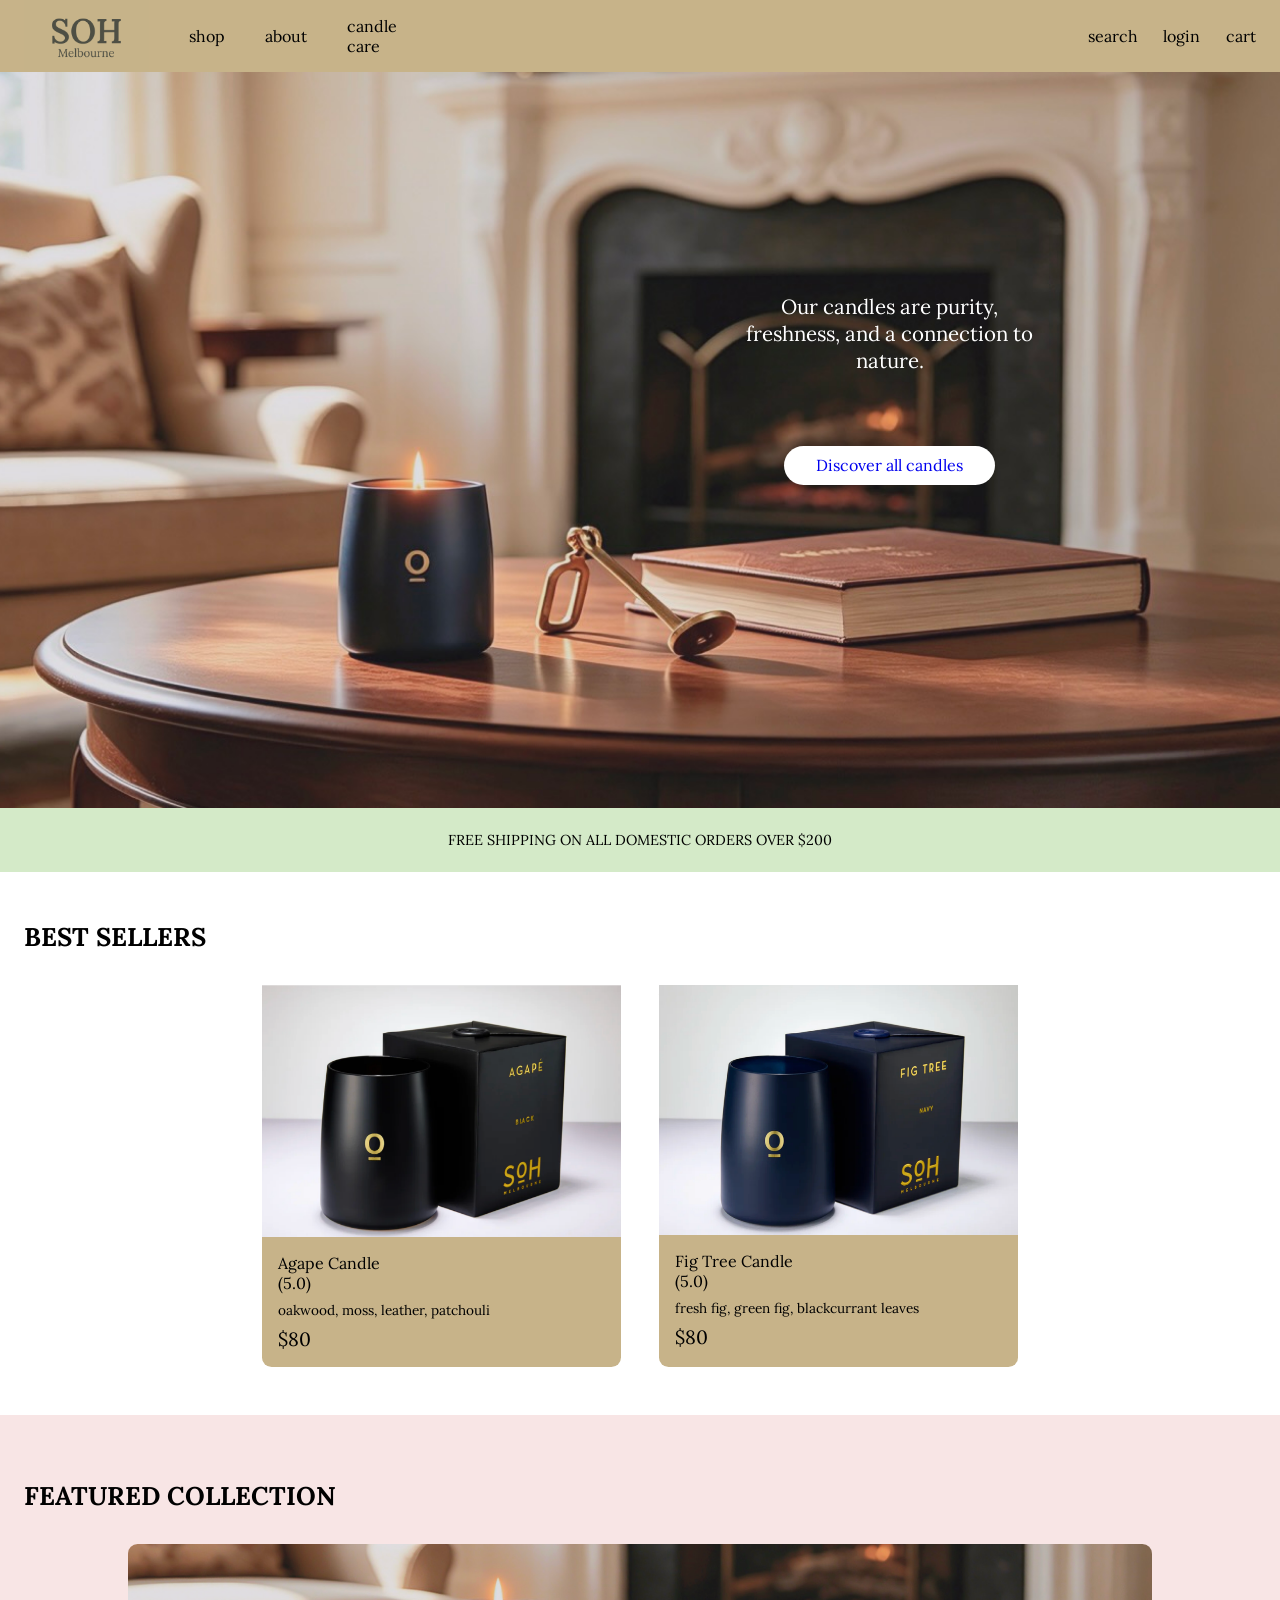
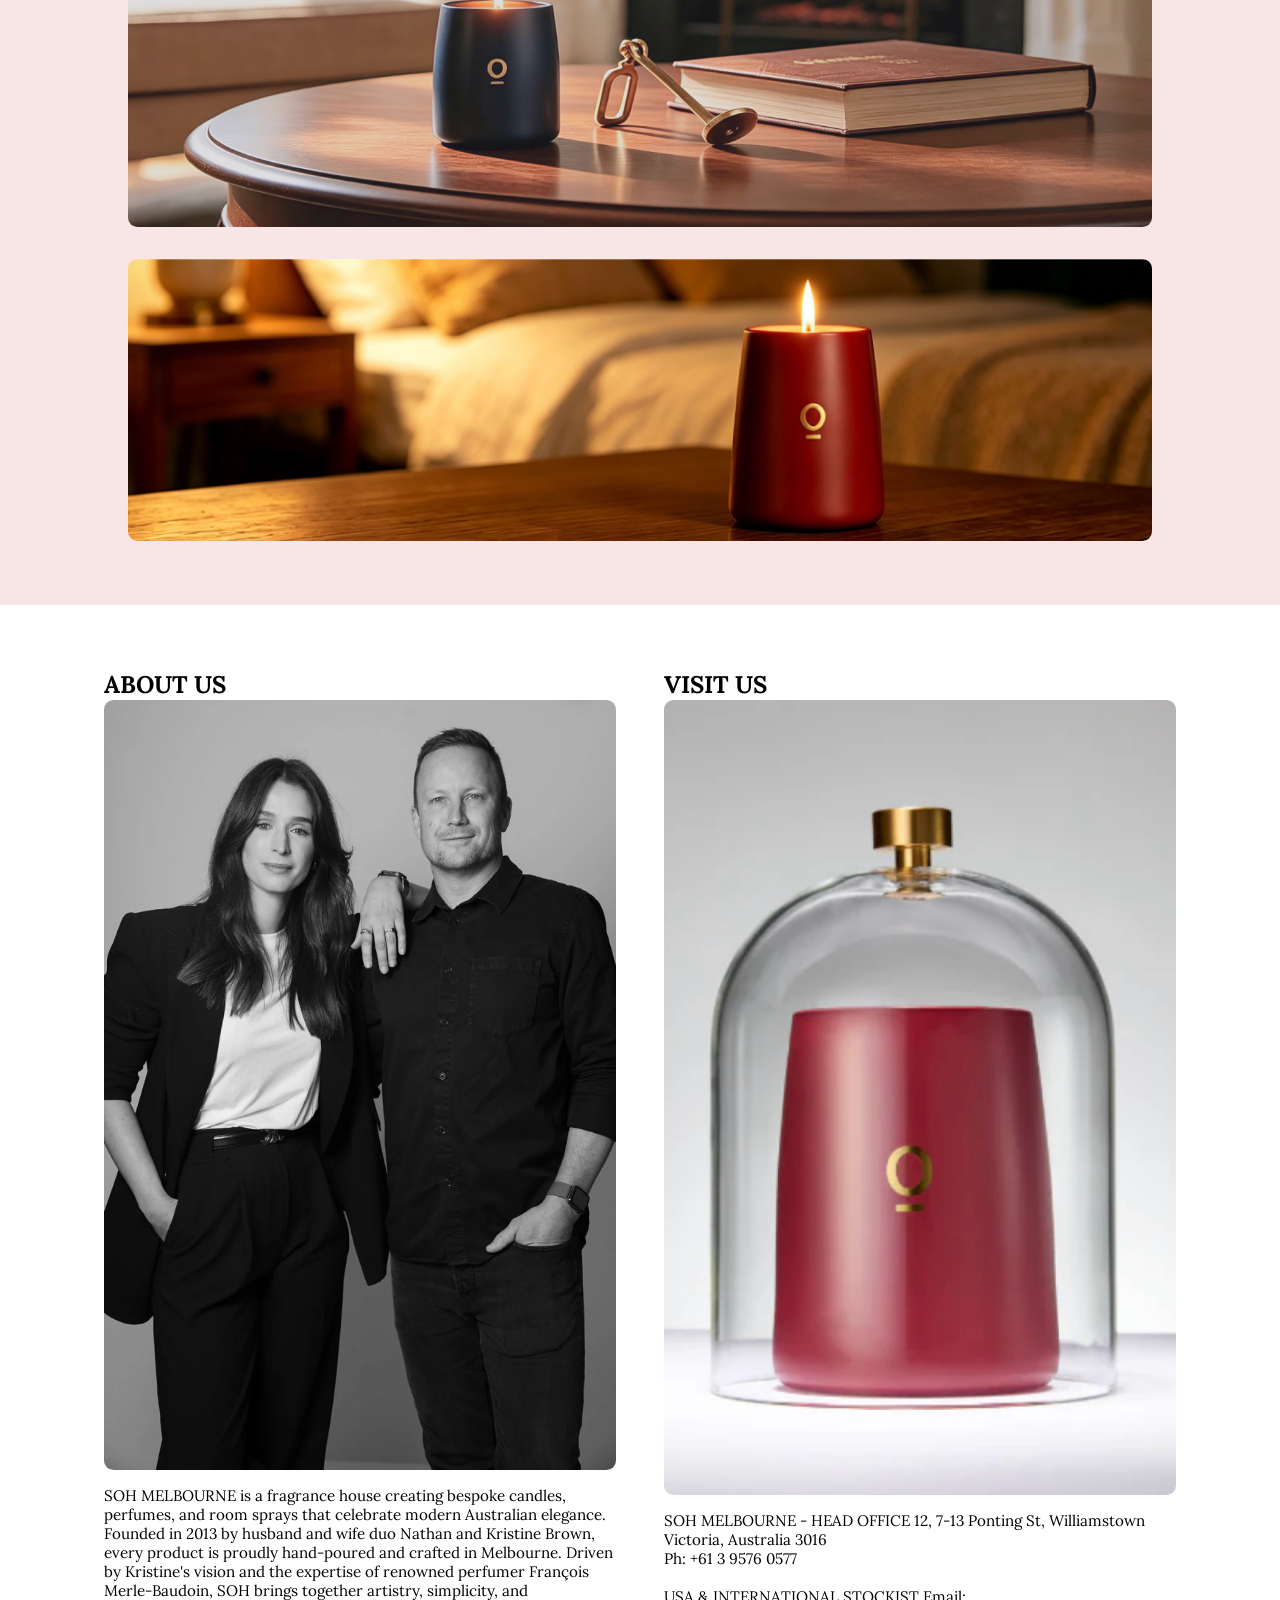
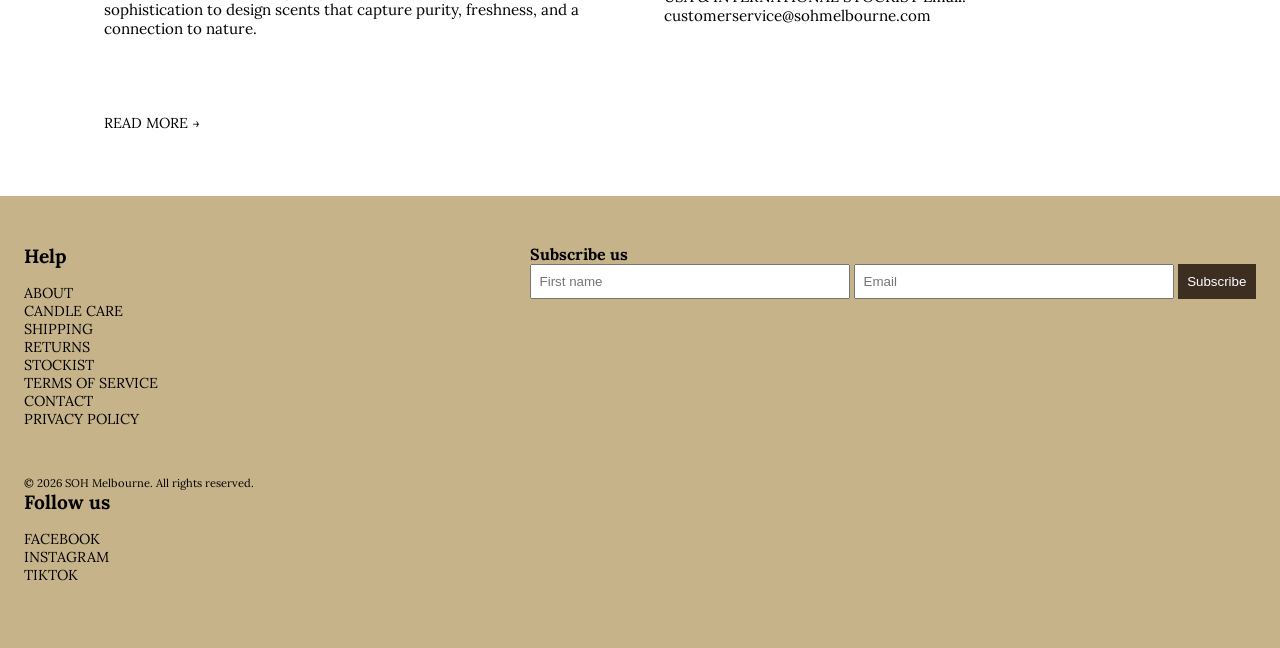
==== index.html @ 426c9432 "after yesterday's work, i just found i didn't consider about responsiveness..so i'm fixing it" ====
<!DOCTYPE html>
<html lang="en">
<head>
  <meta charset="UTF-8" />
  <meta name="viewport" content="width=device-width, initial-scale=1.0"/>
  <title>SOH Melbourne</title>
  <link rel="stylesheet" type="text/css" href="style1.css">
  <link href="https://fonts.googleapis.com/css2?family=DM+Serif+Display:ital@0;1&family=Inter:ital,opsz,wght@0,14..32,100..900;1,14..32,100..900&family=Lora:ital,wght@0,400..700;1,400..700&family=Metal+Mania&family=Montserrat:ital,wght@0,100..900;1,100..900&family=PT+Serif:ital,wght@0,400;0,700;1,400;1,700&family=Pixelify+Sans:wght@400..700&display=swap" rel="stylesheet">
  <link href="https://fonts.googleapis.com/css2?family=DM+Serif+Display:ital@0;1&family=Inter:ital,opsz,wght@0,14..32,100..900;1,14..32,100..900&family=Lora:ital,wght@0,400..700;1,400..700&family=Metal+Mania&family=Montserrat:ital,wght@0,100..900;1,100..900&family=PT+Serif:ital,wght@0,400;0,700;1,400;1,700&family=Pixelify+Sans:wght@400..700&display=swap" rel="stylesheet">
  <link href="https://fonts.googleapis.com/css2?family=DM+Serif+Display:ital@0;1&family=Inter:ital,opsz,wght@0,14..32,100..900;1,14..32,100..900&family=Libertinus+Serif+Display&family=Lora:ital,wght@0,400..700;1,400..700&family=Metal+Mania&family=Montserrat:ital,wght@0,100..900;1,100..900&family=PT+Serif:ital,wght@0,400;0,700;1,400;1,700&family=Pixelify+Sans:wght@400..700&display=swap" rel="stylesheet">
  <script src="" defer></script>
</head>

<body>

<!--nav-->
<nav>
        <ul class="nav-menu">
            <li class="logo"><img src="media/logo.png" alt="soh logo"></li>
            <li class="nav-item-left">shop</li>

                <!--the whole dropdown section
                <div class="dropdown">

                    one column in drop down section
                    <div class="dropdown-column">
                        <h4>Search by Scent</h4>
                        <ul>
                            <li>Floral</li>
                            <li>Green & Botanical</li>
                            <li>Fig Focus</li>
                            <li>Marine & Fresh</li>
                            <li>Smoky / Leather / Tobacco</li>
                            <li>Woody</li>
                            <li>Seasonal</li>
                        </ul>
                    </div>

                    <div class="dropdown-column">
                        <h4>Search by Collection</h4>
                    </div>
                </div>
            </li>-->

            <li class="nav-item-left">about</li>
            <li class="nav-item-left">candle care</li>

            <div class="nav-right">
            <li class="nav-item-right">search</li>
            <li class="nav-item-right">login</li>
            <li class="nav-item-right">cart</li>
            </div>
        </ul>
</nav>

<!--hero header-->
<header class="heroimage">
    <img class="homepage-image"src="media/homepage.jpeg" alt="homepage image">
    <div class="hero-text">
        <p class="hero">Our candles are purity,<br> freshness, and a connection to <br> nature.</p><br><br>
        <a class="discover-button" href="productlists.html?from=index.html">Discover all candles</a>
    </div>
</header>

<!--Main content-->
<main>
<!--free shipping-->
 <section class="freeshipping">
    <p>FREE SHIPPING ON ALL DOMESTIC ORDERS OVER $200</p>
 </section>

 <!--best sellers-->
 <section class="bestsellers">
    <h2 class="bestsellers-text">BEST SELLERS</h2>

    <!--all product cards for best sellers-->
    <div class="bestsellers-cards">
        <!--card 1:agape candle-->
        <div class="productcard-bestsellers">
            <img class="product-cards-image" src="media/agape-bestsellers.png" alt="the image of agape">
            <div class="product-cards-text">
                <div class="product-cards-textandrating">
                    <p class="product-cards-title">Agape Candle</p>
                    <span class="product-cards-rating">(5.0)</span>
                </div>
                <p class="product-cards-info">oakwood, moss, leather, patchouli</p>
                <p class="product-cards-prices">$80</p>
            </div>
        </div>
        
        <!--card 2:fig tree candle-->
        <div class="productcard-bestsellers">
            <img class="product-cards-image" src="media/fig-tree-bestsellers.png" alt="the image of fig tree">
            <div class="product-cards-text">
                <div class="product-cards-textandrating">
                    <p class="product-cards-title">Fig Tree Candle</p>
                    <p class="product-cards-rating">(5.0)</p>
                </div>
                <p class="product-cards-info">fresh fig, green fig, blackcurrant leaves</p>
                <p class="product-cards-prices">$80</p>
            </div>
        </div>

    </div>
 </section>

  <!--festured collections-->

  <section class="featured-collections">
    <h2 class="featured-title">FEATURED COLLECTION</h2>

    <div class="collection-allcards">
        <div class="collectioncards">
            <img class="collection-cards-image"src="media/navy.png" alt="the image of the navy matte collection">
            <p class="collection-cards-text">The Navy Matte Collection</p>
        </div>

        <div class="collectioncards">
            <img class="collection-cards-image" src="media/rouge.png" alt="the image of the rouge matte collection">
            <p class="collection-cards-text">The Rouge Matte Collection</p>
        </div>
    </div>
  </section>

  <!--about us-->
  <section class="aboutus">

    <div class="aboutus-allcards">

        <div class="aboutuscards">
            <h2 class="aboutus-title">ABOUT US</h2>
            <div class="aboutus-cards-allinfo">
                <img class="aboutus-image" src="media/aboutus.png" alt="the image of about us">
                <div class="aboutus-textandreadmore">
                <p class="aboutus-text">SOH MELBOURNE is a fragrance house creating bespoke candles, 
                perfumes, and room sprays that celebrate modern Australian elegance. Founded 
                in 2013 by husband and wife duo Nathan and Kristine Brown, every product is proudly 
                hand-poured and crafted in Melbourne. Driven by Kristine's vision and the expertise 
                of renowned perfumer François Merle-Baudoin, SOH brings together artistry, simplicity, 
                and sophistication to design scents that capture purity, freshness, and a connection 
                to nature.</p><br><br><br>
                <p class="read-more">READ MORE →</p>
                </div>
            </div>   
        </div>

        <div class="aboutuscards">
            <h2 class="aboutus-title">VISIT US</h2>
            <div class="aboutus-cards-allinfo">
                <img class="aboutus-image" src="media/visitus.png" alt="the image of visit us">
                <p class="aboutus-text">SOH MELBOURNE - HEAD OFFICE 12, 7-13 Ponting St, 
                Williamstown Victoria, Australia 3016 <br>
                Ph: +61 3 9576 0577 <br><br>
                USA & INTERNATIONAL STOCKIST Email: customerservice@sohmelbourne.com</p>
            </div>
        </div>

    </div>
  </section>
</main>

<!--footer-->
<footer>

    <div class="footer-sections">
        <div class="help">
            <h4 class="footer-title">Help</h4>
            <ul class="footer-unordered-list">
                <li class="footer-list">ABOUT</li>
                <li class="footer-list">CANDLE CARE</li>
                <li class="footer-list">SHIPPING</li>
                <li class="footer-list">RETURNS</li>
                <li class="footer-list">STOCKIST</li>
                <li class="footer-list">TERMS OF SERVICE</li>
                <li class="footer-list">CONTACT</li>
                <li class="footer-list">PRIVACY POLICY</li>
            </ul>
            <p class="footer-copyrights">© 2026 SOH Melbourne. All rights reserved.</p>
        </div>

        <div class="followus">
            <h4 class="footer-title">Follow us</h4>
                <ul class="footer-unordered-list">
                    <li class="footer-list">FACEBOOK</li>
                    <li class="footer-list">INSTAGRAM</li>
                    <li class="footer-list">TIKTOK</li>
                </ul>
        </div>
    </div>

    <!--subscribe-->
    <div class="subscribe-section">
        <h4 class="footer-title-subscribeus">Subscribe us</h4>
        <form class="subscribe">
            <input class="subscribe-input" type="text" placeholder="First name" size="20" maxlength="40"/>
            <input class="subscribe-input" type="text" placeholder="Email" size="20" maxlength="40"/>
            <button class="subscribe-button" type="submit">Subscribe</button>
        </form>
    </div>
</footer>

</body>
---- style1.css ----
* {
  box-sizing: border-box;
  margin: 0;
  padding: 0;
}

html {
  font-size: 16px;
}

body {
  font-family: 'Lora', 'Montserrat', sans-serif;
  background-color: #ffffff;
  color: #000000;
}

img {
  max-width: 100%;
  height: auto;
  display: block;
}

/* =========================
   NAV
========================= */

nav {
  background-color: #C7B389;
  width:100%;
  height: 4.5rem;
}

.nav-menu {
  display: flex;
  align-items: center;
  gap: clamp(0.5rem, 5vw, 2.5rem);
  list-style: none;
  padding: 0 1.5rem;
}

.logo img {
  height: 4.5rem;
}

.nav-item-left {
  display: flex;
  align-items: center;
}

.nav-right {
  margin-left: 50%;
  display: flex;
  gap: clamp(0.5rem, 2vw, 2rem);
}

.nav-item-right {
  display: flex;
  align-items: center;
}

/* =========================
   HERO
========================= */

.heroimage {
  position: relative;
  width: 100%;
}

.homepage-image {
  width: 100%;
  height: clamp(22rem, 95vh, 46rem);
  object-fit: cover;
}

.hero-text {
  position: absolute;
  top: 30%;
  left: 52%;
  text-align: center;
  color: white;
  width: clamp(16rem, 40vw, 28rem);
}

.hero {
  font-size: clamp(1rem, 1.6vw, 1.6rem);
}

.discover-button {
  background-color: #fff;
  border-radius: 999px;
  padding: 0.6rem 2rem;
  font-size: 1rem;
  text-decoration: none;
  display: inline-block;
  margin-top: 2rem;
}

/* =========================
   FREE SHIPPING
========================= */

.freeshipping {
  display: flex;
  justify-content: center;
  align-items: center;
  background-color: #D4EAC8;
  height: 4rem;
  font-size: 0.9rem;
}

/* =========================
   BEST SELLERS
========================= */

.bestsellers {
  padding: 3rem 1.5rem;
}

.bestsellers-text {
  font-size: clamp(1.5rem, 2vw, 2rem);
  margin-bottom: 2rem;
}

.bestsellers-cards {
  display: flex;
  justify-content: center;
  flex-wrap: wrap;
  gap: clamp(1rem, 3vw, 3rem);
}

.productcard-bestsellers {
  width: clamp(16rem, 28vw, 25rem);
  background-color: #C7B389;
  border-radius: 0.6rem;
}

.product-cards-text {
  padding: 1rem;
}

.product-cards-title {
  font-size: clamp(1rem, 1.2vw, 1.25rem);
}

.product-cards-info {
  font-size: 0.85rem;
  padding: 0.5rem 0;
}

.product-cards-prices {
  font-size: clamp(1.2rem, 1.5vw, 1.6rem);
}

/* =========================
   FEATURED COLLECTION
========================= */

.featured-collections {
  background-color: #F8E5E5;
  padding: 4rem 1.5rem;
}

.featured-title {
  font-size: clamp(1.5rem, 2vw, 2rem);
  margin-bottom: 2rem;
}

.collection-allcards {
  display: flex;
  flex-direction: column;
  align-items: center;
  gap: 2rem;
}

.collectioncards {
  display: flex;
  width: clamp(18rem, 80vw, 70rem);
  border-radius: 0.6rem;
  overflow: hidden;
  background-color: #C7B389;
}

.collection-cards-text {
  font-size: clamp(1rem, 1.3vw, 1.3rem);
  padding: 2rem;
}

/* =========================
   ABOUT US
========================= */

.aboutus {
  padding: 4rem 1.5rem;
}

.aboutus-allcards {
  display: flex;
  flex-wrap: wrap;
  justify-content: center;
  gap: 3rem;
}

.aboutuscards {
  width: clamp(20rem, 40vw, 38rem);
}

.aboutus-image {
  width: 100%;
  height: auto;
  border-radius: 0.6rem;
}

.aboutus-text {
  font-size: 0.95rem;
  padding: 1rem 0;
}

.read-more {
  font-size: 0.9rem;
}

/* =========================
   FOOTER
========================= */

footer {
  display: flex;
  justify-content: space-between;
  flex-wrap: wrap;
  background-color: #C7B389;
  padding: 3rem 1.5rem;
  gap: 2rem;
}

.footer-title {
  font-size: 1.2rem;
}

.footer-unordered-list {
  list-style: none;
  padding: 1rem 0;
  font-size: 0.9rem;
}

.footer-copyrights {
  font-size: 0.7rem;
  margin-top: 2rem;
}

.subscribe-section {
  margin-left: auto;
}

.subscribe-input {
  width: clamp(14rem, 25vw, 22rem);
  padding: 0.5rem;
}

.subscribe-button {
  padding: 0.6rem;
  background-color: #3D2E22;
  color: white;
  border: none;
}


@media (max-width: 390px) {
  .nav-right {
    margin-left: 1rem;
  }


  .hero-text {
    left: 50%;
    width: 90%;
  }

  .bestsellers-cards {
    flex-direction: column;
    align-items: center;
  }

  .collectioncards {
    flex-direction: column;
  }

  footer {
    flex-direction: column;
  }
}
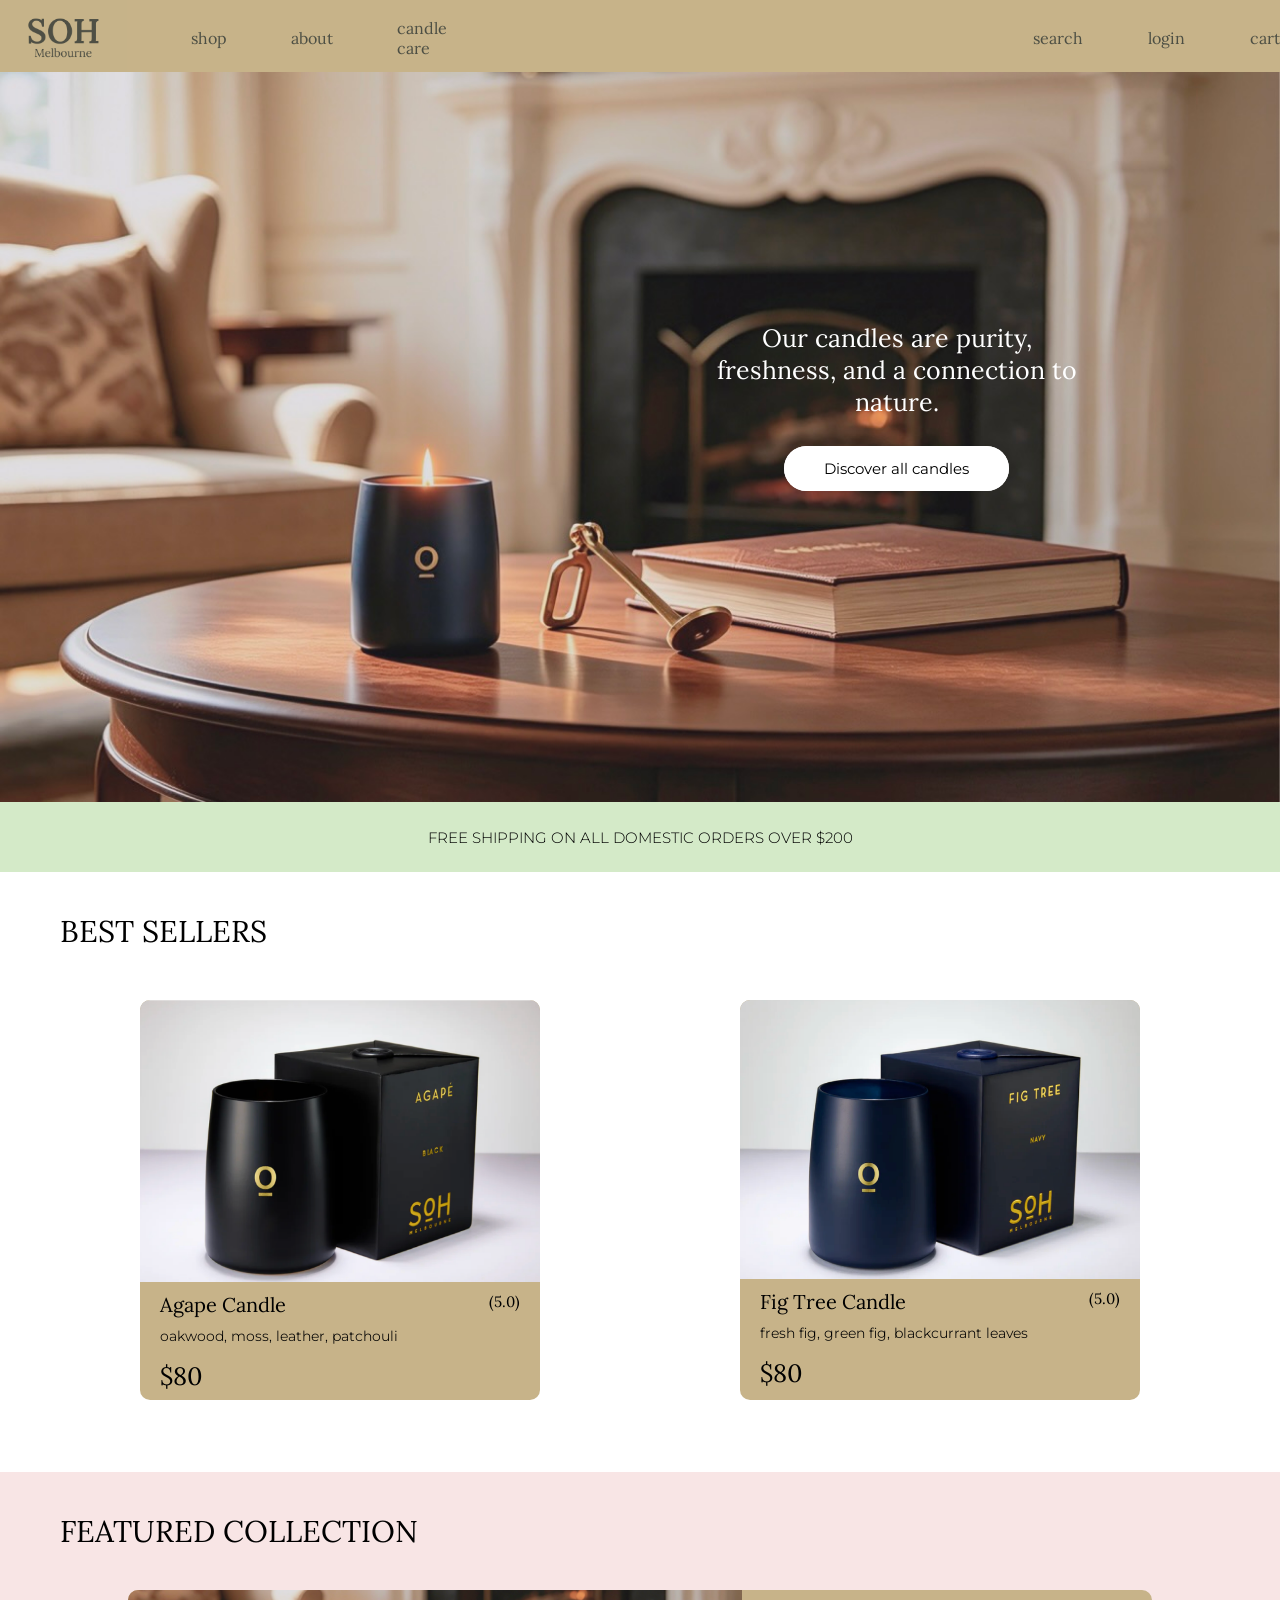
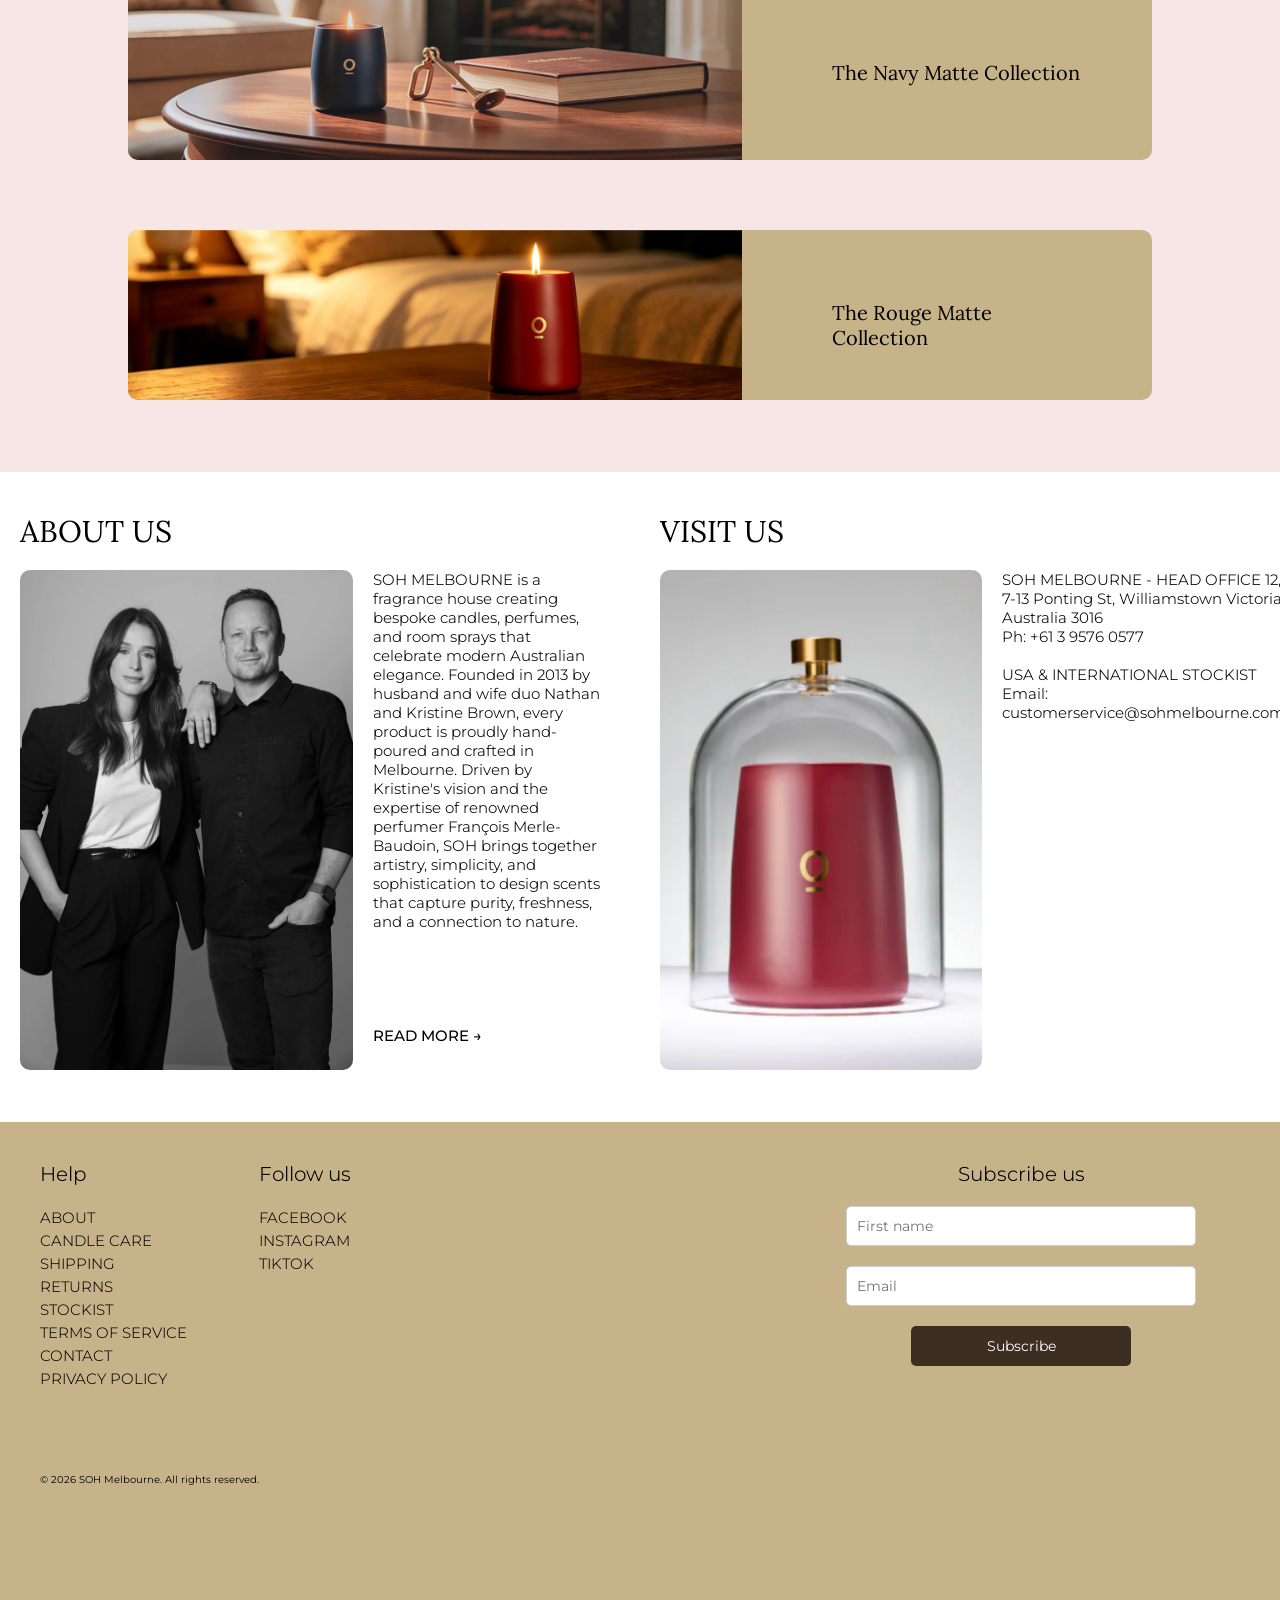
==== commit 4c81fb70: "product page with using of clamp" ====
--- a/index.html
+++ b/index.html
@@ -4,11 +4,11 @@
   <meta charset="UTF-8" />
   <meta name="viewport" content="width=device-width, initial-scale=1.0"/>
   <title>SOH Melbourne</title>
-  <link rel="stylesheet" type="text/css" href="style1.css">
+  <link rel="stylesheet" type="text/css" href="style.css">
   <link href="https://fonts.googleapis.com/css2?family=DM+Serif+Display:ital@0;1&family=Inter:ital,opsz,wght@0,14..32,100..900;1,14..32,100..900&family=Lora:ital,wght@0,400..700;1,400..700&family=Metal+Mania&family=Montserrat:ital,wght@0,100..900;1,100..900&family=PT+Serif:ital,wght@0,400;0,700;1,400;1,700&family=Pixelify+Sans:wght@400..700&display=swap" rel="stylesheet">
   <link href="https://fonts.googleapis.com/css2?family=DM+Serif+Display:ital@0;1&family=Inter:ital,opsz,wght@0,14..32,100..900;1,14..32,100..900&family=Lora:ital,wght@0,400..700;1,400..700&family=Metal+Mania&family=Montserrat:ital,wght@0,100..900;1,100..900&family=PT+Serif:ital,wght@0,400;0,700;1,400;1,700&family=Pixelify+Sans:wght@400..700&display=swap" rel="stylesheet">
   <link href="https://fonts.googleapis.com/css2?family=DM+Serif+Display:ital@0;1&family=Inter:ital,opsz,wght@0,14..32,100..900;1,14..32,100..900&family=Libertinus+Serif+Display&family=Lora:ital,wght@0,400..700;1,400..700&family=Metal+Mania&family=Montserrat:ital,wght@0,100..900;1,100..900&family=PT+Serif:ital,wght@0,400;0,700;1,400;1,700&family=Pixelify+Sans:wght@400..700&display=swap" rel="stylesheet">
-  <script src="" defer></script>
+  <script src="script.js" defer></script>
 </head>
 
 <body>
@@ -17,30 +17,39 @@
 <nav>
         <ul class="nav-menu">
             <li class="logo"><img src="media/logo.png" alt="soh logo"></li>
-            <li class="nav-item-left">shop</li>
-
-                <!--the whole dropdown section
+            <li class="shop-dropdown"><span class="nav-item-left-shop">shop</span>
+
                 <div class="dropdown">
 
-                    one column in drop down section
                     <div class="dropdown-column">
-                        <h4>Search by Scent</h4>
+                        <h4 class="dropdown-column-title">Search by Scent</h4>
                         <ul>
-                            <li>Floral</li>
-                            <li>Green & Botanical</li>
-                            <li>Fig Focus</li>
-                            <li>Marine & Fresh</li>
-                            <li>Smoky / Leather / Tobacco</li>
-                            <li>Woody</li>
-                            <li>Seasonal</li>
+                            <li class="dropdown-column-li">Floral</li>
+                            <li class="dropdown-column-li">Green & Botanical</li>
+                            <li class="dropdown-column-li">Fig Focus</li>
+                            <li class="dropdown-column-li">Marine & Fresh</li>
+                            <li class="dropdown-column-li">Smoky / Leather / Tobacco</li>
+                            <li class="dropdown-column-li">Woody</li>
+                            <li class="dropdown-column-li">Seasonal</li>
                         </ul>
                     </div>
 
                     <div class="dropdown-column">
-                        <h4>Search by Collection</h4>
+                        <h4 class="dropdown-column-title">Search by Collection</h4>
+                        <ul>
+                            <li class="dropdown-column-li">The Black Matte Collection</li>
+                            <li class="dropdown-column-li">The White Matte Collection</li>
+                            <li class="dropdown-column-li">The Navy Matte Collection</li>
+                            <li class="dropdown-column-li">The Rouge Matte Collection</li>
+                            <li class="dropdown-column-li">Melbourne Collection</li>
+                            <li class="dropdown-column-li">Australian Landscape</li>
+                            <li class="dropdown-column-li">Fig & Garden</li>
+                            <li class="dropdown-column-li">Festive</li>
+                        </ul>
                     </div>
-                </div>
-            </li>-->
+
+                </div>
+            </li>
 
             <li class="nav-item-left">about</li>
             <li class="nav-item-left">candle care</li>
--- a/style.css
+++ b/style.css
@@ -0,0 +1,832 @@
+* {
+    box-sizing: border-box;
+    margin: 0;
+    padding: 0;
+  }
+
+html{
+    overflow-x: hidden;
+}
+body {
+    font-family: 'Lora', 'Montserrat', sans-serif;
+    background-color: #ffffff;
+    color: #000000;
+    overflow-x: hidden;
+  }
+
+/*nav*/
+nav {
+    background-color:#C7B389;
+    color:#4D4F44;
+    font-family:'Lora', 'Montserrat', sans-serif;
+    width: 100%;
+    height: 4.5rem;
+}
+.nav-menu{
+    display: flex;
+    list-style: none;
+    align-items: center;
+}
+
+.logo img {
+    height: 4.5rem;
+}
+
+.nav-item-left {
+    height: 4.5rem;
+    display: flex;
+    align-items: center;
+    margin-left: clamp(1rem, 5vw, 5rem);
+}
+/* drop down section */
+.nav-item-left-shop{
+    height: 4.5rem;
+    display: flex;
+    align-items: center;
+    margin-left: clamp(1rem, 5vw, 5rem);
+}
+
+.shop-dropdown{
+    position: relative;
+}
+
+.dropdown {
+    position: absolute;
+    display: none; 
+    flex-direction: row;
+    top: 95%; 
+    left: 0;
+    width: 37vw;
+    background-color: #C7B389;
+    padding: 20px 50px;
+    gap: 5vw;
+    margin-bottom: 5vh;
+    z-index: 999; /*To prevent being covered by other elements, the larger the value, the less likely it is to be covered*/
+}
+.dropdown-column{
+    display: flex;
+    flex-direction: column;
+}
+.shop-dropdown.active .dropdown{
+    display: flex; 
+    cursor: pointer;
+}
+.dropdown-column-title{
+    font-size: 1rem;
+    font-weight: 100;
+}
+.dropdown-column-ul{
+    margin-bottom: 5vh;
+}
+.dropdown-column-li {
+    font-size: 0.7rem;
+    list-style: disc;
+    padding-top: 5px;
+    margin-left: 1rem;
+}
+
+.nav-right{
+    display: flex;
+    justify-content: flex-end;
+    margin-left: clamp(0.5rem, 39vw, 45rem);
+}
+
+.nav-item-right {
+    width: auto;
+    height: 4.5rem;
+    display: flex;
+    align-items: center;
+    padding-left: 65px;
+}
+
+/*homepage image and discover*/
+.heroimage{
+    position: relative;
+    width:100%;
+}
+
+.homepage-image{
+    width:100%;
+    height:730px;
+    display: block;
+}
+
+.hero-text{
+    position: absolute;
+    top: 250px;
+    left: 56%;
+    text-align: center;
+    color: white;
+}
+
+.hero{
+    font-family:'Libertinus Serif Display','Lora',sans-serif;
+    font-size: 25px;
+    font-weight: 20;
+}
+
+.discover-button{
+    background-color: rgba(255, 255, 255);
+    border: solid rgba(255, 255, 255);
+    border-radius: 100px;   
+    color: #000000;
+    padding: 10px 37px;
+    font-family: 'Montserrat','Lora',sans-serif;
+    text-align: center;
+    text-decoration: none;
+    font-size: 15px;
+    margin-top: 50px;
+}
+
+/*freeshipping section*/
+.freeshipping{
+    display: flex;
+    background-color: #D4EAC8;
+    justify-content: center;
+    align-items: center;
+    width:100%;
+    height: 70px;
+    font-family:'Montserrat','Lora',sans-serif;
+    font-size: 15px;
+    font-weight: 300;
+}
+
+/*best sellers section*/
+.bestsellers{
+    display: block;
+    background-color: #ffffff;
+    width: 100%;
+    min-height: 600px;
+    height: auto;
+}
+
+.bestsellers-text{
+    padding: 40px 60px;
+    font-weight: 200;
+    font-size: 30px;
+}
+
+.bestsellers-cards{
+    display: flex;
+    flex-direction: row;
+    justify-content: center;
+    align-items: center;
+}
+
+.productcard-bestsellers{
+    display: flex;
+    flex-direction: column;
+    margin: 10px 100px;
+    width: 400px;
+    height: 400px;
+    background-color: #C7B389;
+    border-radius: 10px;
+}
+
+.product-cards-image{
+    border-radius: 10px 10px 0 0;
+}
+.product-cards-text{
+    padding: 10px 20px;
+}
+
+.product-cards-textandrating{
+    display: flex;
+    flex-direction: row;
+    justify-content: space-between;
+}
+
+.product-cards-title{
+    font-family: 'Lora', 'Montserrat', sans-serif;
+    font-weight: 100;
+    font-size: 20px;
+}
+
+.product-cards-rating{
+    font-family: 'Lora', 'Montserrat', sans-serif;
+    font-weight: 50;
+    font-size: 15px;
+}
+
+.product-cards-info{
+    font-family: 'Montserrat','Lora',sans-serif;
+    font-weight: 350;
+    font-size: 14px;
+    padding: 10px 0 15px 0;
+}
+
+.product-cards-prices{
+    font-family: 'Lora', 'Montserrat', sans-serif;
+    font-weight: 50;
+    font-size: 25px;
+}
+
+/*featured collections scetion*/
+.featured-collections{
+    background-color: #F8E5E5;
+    width: 100%;
+    height: 600px;
+}
+
+.featured-title{
+    padding: 40px 40px 20px 60px;
+    font-weight: 200;
+    font-size: 30px;
+}
+
+.collection-allcards{
+    display: flex;
+    flex-direction: column;
+    justify-content: center;
+    align-items: center;
+}
+.collectioncards{
+    display: flex;
+    flex-direction: row;
+    width: 80%;
+    height: 170px;
+    margin: 20px 100px 50px 100px;
+    border-radius: 10px;
+    background-color: #C7B389;
+}
+
+.collection-cards-image{
+    width: 60%;
+    height: 170px;
+    border-radius: 10px 0 0 10px;
+}
+
+.collection-cards-text{
+    font-size: 20px;
+    font-weight: 50;
+    padding: 70px 70px 50px 90px;
+}
+
+/*about us section*/
+.aboutus{
+    display: block;
+    background-color: #ffffff;
+    width: 100%;
+    height: 650px;
+}
+
+.aboutus-allcards{
+    display: flex;
+    flex-direction: row;
+    justify-content: center;
+    align-items: center;
+}
+
+.aboutuscards{
+    width: 600px;
+    height: 400px;
+    margin: 0 20px;
+}
+
+.aboutus-title{
+    padding: 40px 40px 20px 0;
+    font-weight: 200;
+    font-size: 30px;
+}
+
+.aboutus-cards-allinfo{
+    display: flex;
+    flex-direction: row;
+}
+.aboutus-image{
+    width: 400px;
+    height: 500px;
+    border-radius: 10px;
+}
+.aboutus-text{
+    font-family: 'Montserrat','Lora',sans-serif;
+    font-weight: 350;
+    font-size: 15px;
+    padding: 0 20px 0 20px;
+}
+
+.aboutus-textandreadmore{
+    display: flex;
+    flex-direction: column;
+}
+.read-more{
+    font-family: 'Montserrat','Lora',sans-serif;
+    font-weight: 500;
+    font-size: 15px;
+    padding: 35px 20px 0 20px;
+}
+
+/* footer */
+footer{
+    display: flex;
+    flex-direction: row;
+    background-color: #C7B389;
+    width: 100%;
+    height: clamp(30rem, 50vh, 40rem);
+}
+
+.footer-sections{
+    display: flex;
+    flex-direction: row;
+    padding: 40px 20px 20px 40px;  
+}
+
+.footer-title{
+    font-weight: 350;
+    font-size: 20px;
+    font-family: 'Montserrat','Lora',sans-serif;
+}
+
+.footer-unordered-list{
+    list-style: none;
+    padding: 20px 0;
+    font-family: 'Montserrat','Lora',sans-serif;
+    font-weight: 325;
+    font-size: 15px;
+}
+
+.footer-list{
+    padding: 2px 0;
+}
+
+.footer-copyrights{
+    font-size: 10px;
+    padding-top: 7vh;
+    font-family: 'Montserrat','Lora',sans-serif;
+}
+
+.subscribe-section{
+    width: 300px;
+    display: flex;
+    flex-direction: column;
+    align-items: center;
+    padding: 40px 0 0 0;
+    margin-left: 500px;
+}
+
+.footer-title-subscribeus{
+    font-weight: 350;
+    font-size: 20px;
+    font-family: 'Montserrat','Lora',sans-serif;
+    padding-bottom: 20px;
+}
+
+.subscribe{
+    display: flex;
+    flex-direction: column;
+    align-items: center;
+    gap: 20px;
+}
+
+.subscribe-input{
+    width: 350px;
+    height: 40px;
+    padding: 8px 10px;
+    font-family: 'Montserrat','Lora',sans-serif;
+    font-size: 14px;
+    border: 1px solid #ccc;
+    border-radius: 5px;
+}
+
+.subscribe-button{
+    width: 220px;
+    height: 40px;
+    font-family: 'Montserrat','Lora',sans-serif;
+    font-size: 14px;
+    background-color: #3D2E22;
+    color: white;
+    border: none;
+    border-radius: 5px;
+    cursor: pointer;
+}
+
+/*product lists page*/
+
+/*filters*/
+.filters{
+    display: flex;
+    display: row;
+    width: 100%;
+    height: 50px;
+    background-color: #ffffff;
+    color: #000000;
+    font-family: 'Lora', 'Montserrat', sans-serif;
+    font-weight: 100;
+}
+
+/*filter-quantity*/
+.filter-quantity{
+    display: flex;
+    align-items: center;
+    padding-left: 20px;
+    width: 25%;
+    border-right: 1px solid #D4EAC8;
+    border-bottom: 1px solid #D4EAC8;
+}
+
+
+/*filter-price*/
+.filter-price{
+    display: flex;
+    align-items: center;
+    gap: 130px;
+    padding-left: 20px;
+    width: 25%;
+    border-left: 1px solid #D4EAC8;
+    border-right: 1px solid #D4EAC8;
+    border-bottom: 1px solid #D4EAC8;
+}
+.filter-price-inputs{
+    display: flex;
+    align-items: center;
+    gap: 10px;
+}
+.filter-price-number{
+    width: 50px;
+    height: 20px;
+    text-align: center;
+    border: none;
+    outline: none;
+    cursor: text;
+    font-family: 'Lora', 'Montserrat', sans-serif;
+    font-size: 15px;
+}
+.filter-price-number::-webkit-outer-spin-button,
+.filter-price-number::-webkit-inner-spin-button{
+    -webkit-appearance: none;
+    margin: 0;
+}
+.filter-price-number[type=number]{
+    -moz-appearance: textfield;
+}
+
+
+/*filter-sortby*/
+.filter-sortby{
+    position: relative;
+    display: flex;
+    align-items: center;
+    width: 25%;
+    border-left: 1px solid #D4EAC8;
+    border-right: 1px solid #D4EAC8;
+    border-bottom: 1px solid #D4EAC8;
+    background-color: #ffffff;
+}
+.filter-sortby-title{
+    cursor: pointer;
+    display: flex;
+    align-items: center;
+    padding-left: 20px;
+}
+.filter-sortby-right{
+    display: flex;
+    align-items: center;
+    gap: 150px;
+}
+.filter-featured-text{
+    padding-right: 10px;
+}
+.filter-arrow{
+    display: inline-block;
+    transition: transform 0.3s ease;
+} /* displayed normally, smooth animation when rotated*/
+.filter-sortby.active .filter-arrow{
+    transform: rotate(180deg);
+}
+.filter-sortby.active{
+    background-color: #C7B389;
+}
+.sortby-dropdown {
+    position: absolute;
+    top: 100%; /* where does it start from the parent element */
+    left: 0;
+    width: 100%; /*compared to the parent element of relative*/
+    background-color: #C7B389;
+    display: none;
+    z-index: 999; /*To prevent being covered by other elements, the larger the value, the less likely it is to be covered*/
+    border-top: 1px solid #D4EAC8;
+}
+.filter-sortby.active .sortby-dropdown {
+   display: block;
+   padding: 20px 0 20px 50px;
+   cursor: pointer;
+}
+.filter-sortby.active .filter-sortby-li{
+    margin-bottom: 5px;
+    font-size: 15px;
+}
+
+/*filters-collection*/
+.filter-collection{
+    position: relative;
+    display: flex;
+    align-items: center;
+    width: 25%;
+    border-left: 1px solid #D4EAC8;
+    border-right: 1px solid #D4EAC8;
+    border-bottom: 1px solid #D4EAC8;
+    background-color: #ffffff;
+}
+.filter-collection-title{
+    cursor: pointer;
+    display: flex;
+    align-items: center;
+    padding-left: 20px;
+    gap: 180px;
+}
+
+.filter-collection.active .filter-arrow{
+    transform: rotate(180deg);
+}
+.filter-collection.active{
+    background-color: #C7B389;
+}
+.filter-collection-dropdown {
+    position: absolute;
+    top: 100%; /* where does it start from the parent element */
+    left: 0;
+    width: 100%; /*compared to the parent element of relative*/
+    background-color: #C7B389;
+    display: none;
+    z-index: 999; /*To prevent being covered by other elements, the larger the value, the less likely it is to be covered*/
+    border-top: 1px solid #D4EAC8;
+}
+.filter-collection.active .filter-collection-dropdown {
+   display: block;
+   padding: 20px 0 20px 50px;
+   cursor: pointer;
+}
+.filter-collection.active .filter-collection-li{
+    margin-bottom: 5px;
+    font-size: 15px;
+}
+
+/*breadcrumb*/
+.breadcrumbs-menu-unoderedlists{
+    list-style: none;
+    padding-left: 20px;
+    padding-top: 10px;
+    display: flex;
+    flex-direction: row;
+    gap: 5px;
+}
+.breadcrumbs-a,
+.breadcrumbs-a:hover,
+.breadcrumbs-a:visited{
+    text-decoration: none;
+    color: #4D4F44;
+}
+
+/*product list card*/
+.productlists-allcards{
+    display: flex;
+    flex-direction: column;
+
+}
+.productlists-onerow{
+    display: flex;
+    flex-direction: row;
+    justify-content: space-between;
+
+}
+
+.productlists-card{
+    display: flex;
+    flex-direction: column;
+    margin: 30px auto;
+    width: 300px;
+    height: 370px;
+    background-color: #D4EAC8;
+    border-radius: 10px;
+    text-decoration: none;
+    color: #000000;
+}
+
+.productlists-card-image{
+    border-radius: 10px 10px 0 0;
+}
+
+.productlists-text{
+    padding: 10px 20px;
+}
+
+.productlists-card-textandrating{
+    display: flex;
+    flex-direction: row;
+    justify-content: space-between;
+}
+
+.productlists-card-title{
+    font-family: 'Lora', 'Montserrat', sans-serif;
+    font-weight: 100;
+    font-size: 20px;
+}
+
+.productlists-card-rating{
+    font-family: 'Lora', 'Montserrat', sans-serif;
+    font-weight: 50;
+    font-size: 15px;
+}
+
+.productlists-card-info{
+    font-family: 'Montserrat','Lora',sans-serif;
+    font-weight: 350;
+    font-size: 14px;
+    padding: 10px 0 10px 0;
+}
+
+.productlists-card-prices{
+    font-family: 'Lora', 'Montserrat', sans-serif;
+    font-weight: 50;
+    font-size: 20px;
+}
+
+
+
+/*product page*/
+.product-information-layout{
+    display: flex;
+    flex-direction: row;
+}
+.product-image-section{
+    display: flex;
+    flex-direction: column;
+    margin-top: clamp(1rem, 3vh,10rem);
+    margin-left: clamp(1.5rem, 7vw,10rem);
+    margin-bottom: clamp(1.5rem, 3vh,10rem);
+}
+.product-image{
+    border-radius: 10px 10px 0 0;
+    width: clamp(10rem, 40vw, 60rem);
+}
+.product-image-bottom{
+    border-radius: 0 0 10px 10px;
+    width: clamp(10rem, 40vw, 60rem);
+}
+
+.product-detailed-information{
+    display: flex;
+    flex-direction: column;
+    margin-top: clamp(1rem, 3vh,10rem);
+    margin-left: clamp(1.5rem, 5vw,10rem);
+    margin-bottom: clamp(1.5rem, 3vh,10rem);
+}
+.textinfo-title{
+    font-size: clamp(0.625rem, 5vw, 2.8rem); 
+    padding-bottom: clamp(2rem, 5vh, 3.7rem);
+    font-weight: 100;
+}
+.textinfo-p{
+    font-size: clamp(0.5rem, 1.5vw, 1.5rem);
+    font-weight: 100;
+}
+.textinfo-fragrance-section{
+    margin-top: clamp(1rem, 10vh, 2.8rem);
+}
+.textinfo-fragrance-title{
+    font-size: clamp(0.5rem, 2vw, 5rem);
+    padding-bottom: clamp(1rem, 1.5vh, 2rem);
+    font-weight: 300;
+}
+.textinfo-p-kg{
+    font-size: clamp(0.5rem, 1.5vw, 1.5rem);
+    font-weight: 100;
+    margin:clamp(1rem, 10vh, 2.8rem) 0;
+}
+
+/* product page description dropdown section*/
+.product-description{
+    display: flex;
+    flex-direction: column;
+    width: clamp(10rem, 45vw, 36rem);
+    background-color: #D4EAC8;
+    margin-bottom: clamp(1rem, 6vh, 4rem);
+}
+
+.product-description-one,.product-description-two,.product-description-three{
+    display: flex;
+    flex-direction: column;
+}
+.product-description-trigger,.product-description-trigger-two,.product-description-trigger-three{
+    height: clamp(1rem, 6vh, 4rem);
+    border-bottom:0.5px solid #000000;
+    display: flex;
+    align-items: center;
+    cursor: pointer;
+    padding-left: clamp(0.1rem, 2vw, 2rem);
+}
+.product-description-title, .product-description-title-two, .product-description-title-three{
+    font-size: clamp(0.5rem, 1.5vw, 1.5rem) ;
+    font-weight: 100;
+}
+.product-description-dropdown-section, .product-description-dropdown-section-two, .product-description-dropdown-section-three{
+    display: none;
+    width: 100%;
+    background-color: #D4EAC8;
+}
+.product-description-one.active .product-description-dropdown-section,
+.product-description-two.active .product-description-dropdown-section-two,
+.product-description-three.active .product-description-dropdown-section-three{
+    cursor: pointer;
+    display: block;
+    padding: clamp(0.8rem, 2vh, 1.5rem) clamp(0.1rem, 4vw, 3.6rem);
+    border-bottom: 0.5px solid #000000;
+}
+.product-description-dropdown, 
+.product-description-dropdown-two,
+.product-description-dropdown-three{
+    font-size: clamp(0.5rem, 1vw, 1rem);
+    font-family: 'Montserrat','Lora',sans-serif;
+    line-height: 1.4;
+}
+
+.add-to-cart{
+    width: clamp(7rem, 30vw, 30rem);
+
+    height: clamp(2.5rem, 6vh, 4rem);
+
+    display: flex;
+
+    justify-content: center;
+
+    align-items: center;
+
+    padding: 0;
+
+    margin: 0;
+
+    border: none;
+
+    box-sizing: border-box;
+
+    flex-shrink: 0;
+}
+.check-out{
+    width: clamp(7rem, 30vw, 30rem);
+
+    height: clamp(2.5rem, 6vh, 4rem);
+
+    display: flex;
+
+    justify-content: center;
+
+    align-items: center;
+
+    padding: 0;
+
+    margin: 0;
+
+    border: none;
+
+    box-sizing: border-box;
+
+    flex-shrink: 0;
+}
+
+
+
+
+
+
+
+
+
+
+
+
+
+
+
+
+
+
+
+
+
+
+
+@media (max-width: 390px) {
+    html{
+        overflow-x: hidden;
+    }
+    body{
+        overflow-x: hidden;
+    }
+
+}
+
+
+
+
+
+
+
+
+
+
+
+
+
+
+
+
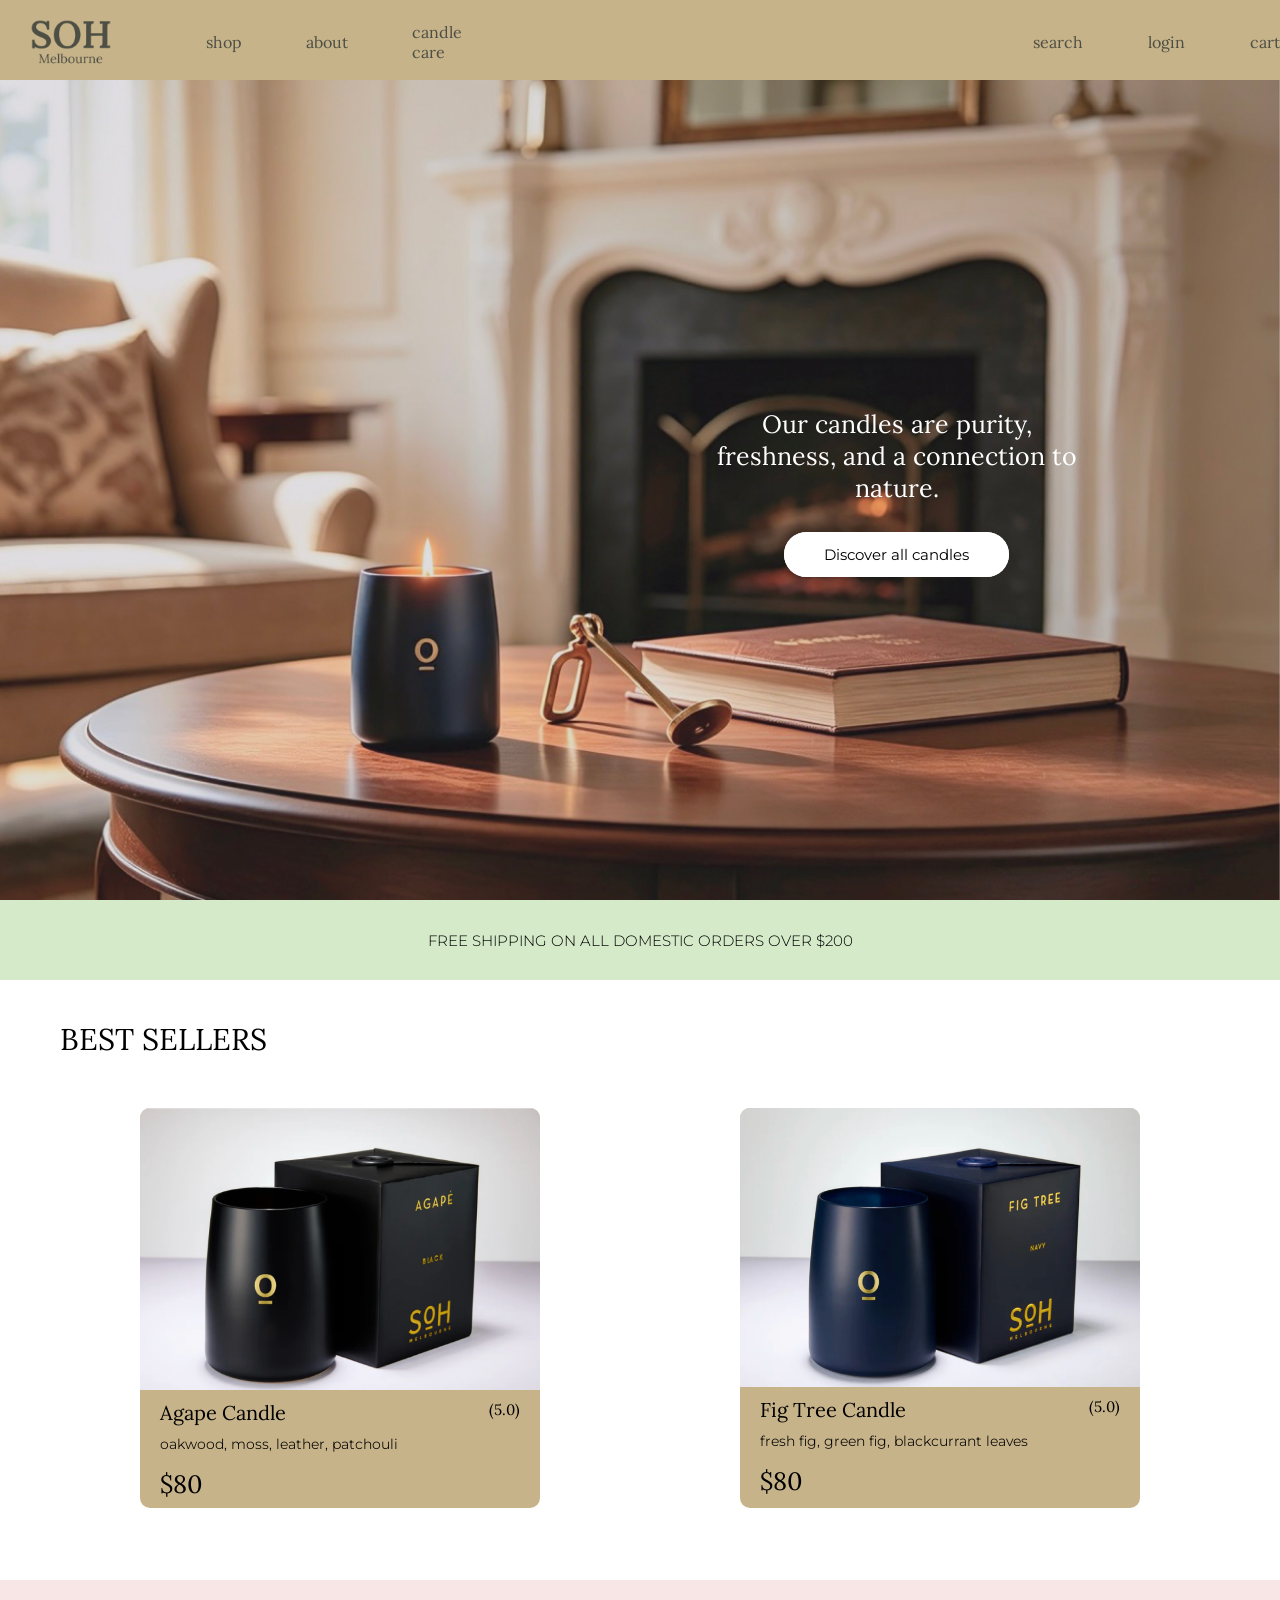
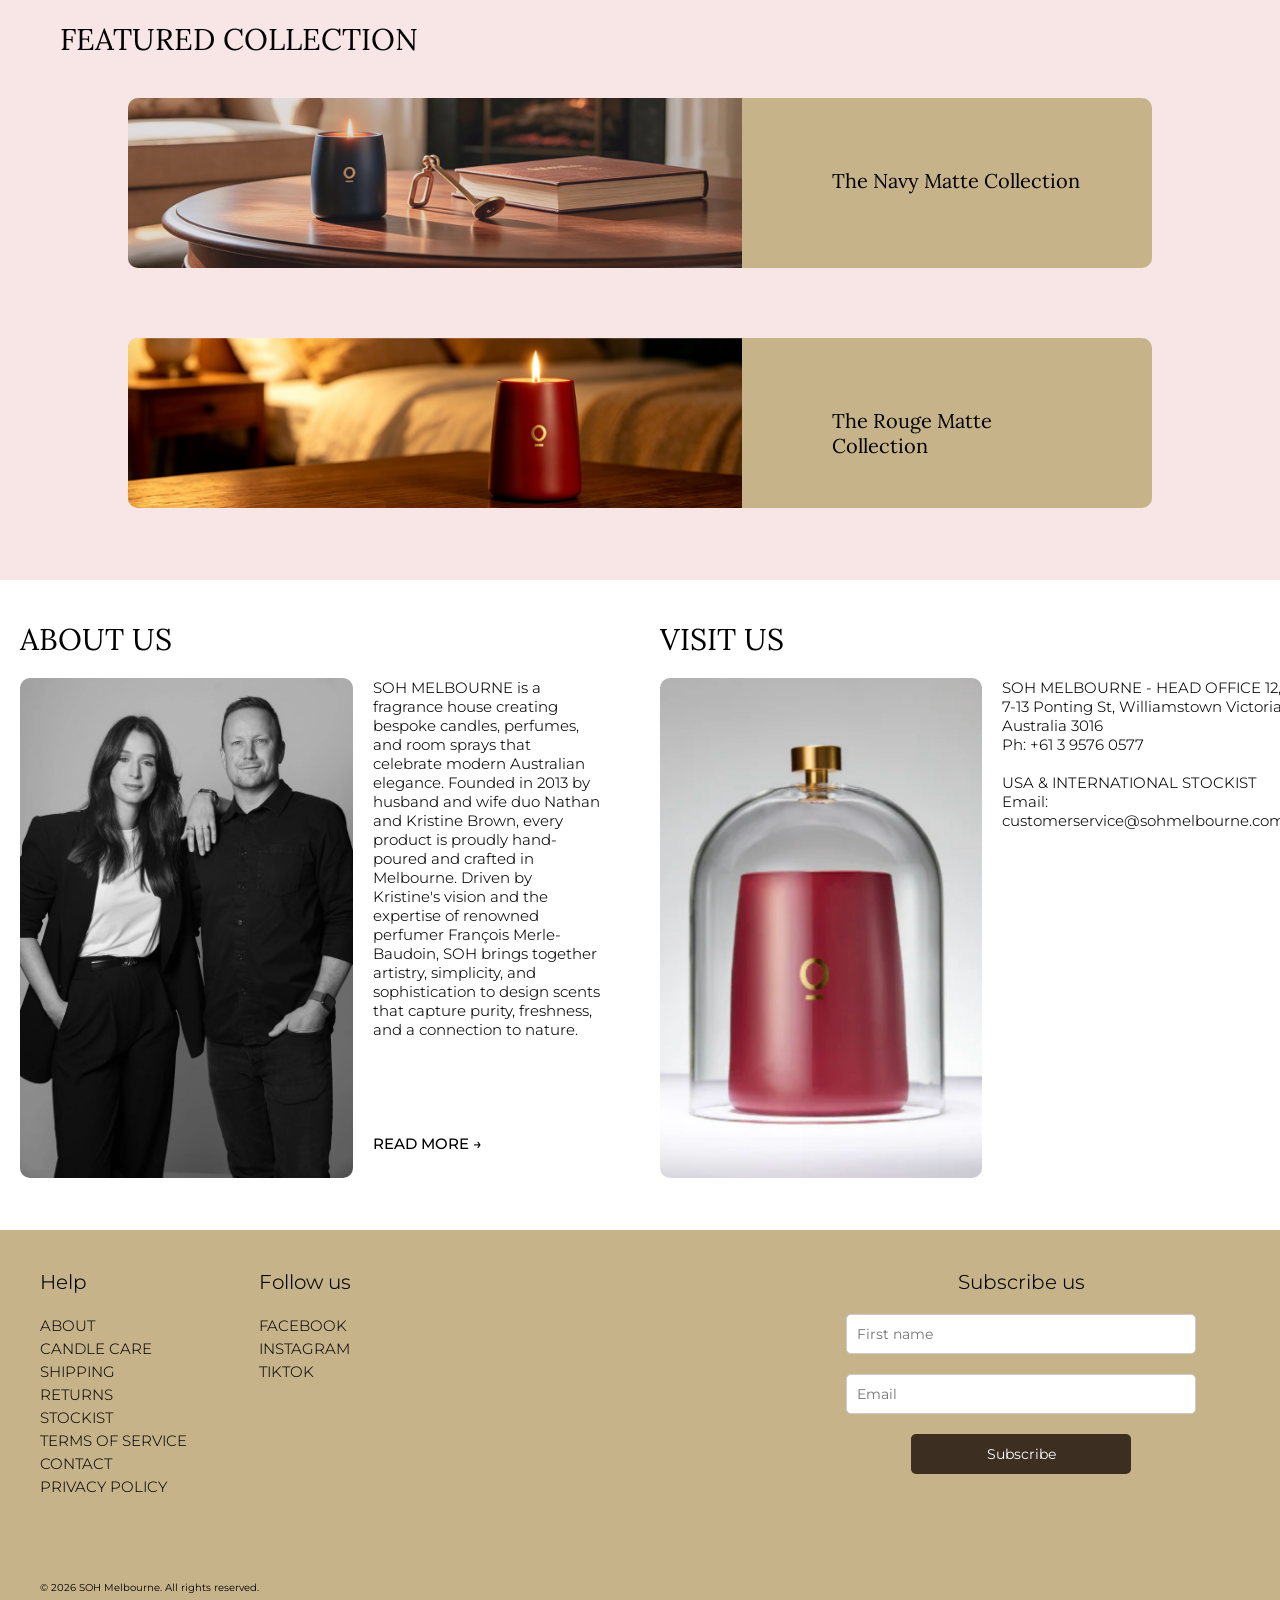
==== commit 1594f236: "finish desktop version" ====
--- a/index.html
+++ b/index.html
@@ -23,7 +23,7 @@
 
                     <div class="dropdown-column">
                         <h4 class="dropdown-column-title">Search by Scent</h4>
-                        <ul>
+                        <ul class="dropdown-column-ul">
                             <li class="dropdown-column-li">Floral</li>
                             <li class="dropdown-column-li">Green & Botanical</li>
                             <li class="dropdown-column-li">Fig Focus</li>
--- a/style.css
+++ b/style.css
@@ -20,7 +20,7 @@
     color:#4D4F44;
     font-family:'Lora', 'Montserrat', sans-serif;
     width: 100%;
-    height: 4.5rem;
+    height: 5rem;
 }
 .nav-menu{
     display: flex;
@@ -29,18 +29,18 @@
 }
 
 .logo img {
-    height: 4.5rem;
+    height: 5rem;
 }
 
 .nav-item-left {
-    height: 4.5rem;
+    height: 5rem;
     display: flex;
     align-items: center;
     margin-left: clamp(1rem, 5vw, 5rem);
 }
 /* drop down section */
 .nav-item-left-shop{
-    height: 4.5rem;
+    height: 5rem;
     display: flex;
     align-items: center;
     margin-left: clamp(1rem, 5vw, 5rem);
@@ -107,13 +107,13 @@
 
 .homepage-image{
     width:100%;
-    height:730px;
+    height: calc( 100vh - 5rem);
     display: block;
 }
 
 .hero-text{
     position: absolute;
-    top: 250px;
+    top: 40%;
     left: 56%;
     text-align: center;
     color: white;
@@ -145,7 +145,7 @@
     justify-content: center;
     align-items: center;
     width:100%;
-    height: 70px;
+    height: clamp(5rem, 6.5vh, 5.9rem);
     font-family:'Montserrat','Lora',sans-serif;
     font-size: 15px;
     font-weight: 300;
@@ -322,7 +322,7 @@
     flex-direction: row;
     background-color: #C7B389;
     width: 100%;
-    height: clamp(30rem, 50vh, 40rem);
+    height: auto;
 }
 
 .footer-sections{
@@ -740,50 +740,674 @@
     line-height: 1.4;
 }
 
-.add-to-cart{
-    width: clamp(7rem, 30vw, 30rem);
-
-    height: clamp(2.5rem, 6vh, 4rem);
-
-    display: flex;
-
+.product-list-buttons{
+    display: flex;
+    flex-direction: column;
+    align-items: center;
+}
+.add-to-cart,.check-out{
+    width: clamp(5rem, 30vw, 28rem);
+    height: clamp(1rem, 6vh, 4rem);
+    border: none;
+    background-color: #3D2E22;
+    color: #ffffff;
+    font-family: 'Montserrat','Lora',sans-serif;
+    font-size: clamp(0.5rem, 1.5vw, 1.5rem);
+    font-weight: 200;
+    border-radius: 5px;
+    margin-bottom: clamp(0.5rem, 2vh,1.5rem);
+}
+
+.feedback{
+    display: flex;
+    flex-direction: column;
+    width:100%;
+    margin: 0 auto;    
+ }
+.feedback-title-section{
+    width: 100%;
+    text-align: center;
+}
+.feedback-title{
+    font-size: clamp(0.625rem, 5vw, 2.8rem); 
+    padding: clamp(0.5rem, 2vh, 2.7rem) 0;
+    font-weight: 100;
+}
+
+.feedback-title-rating{
+    font-size: clamp(0.5rem, 1.5vw, 1.5rem) ;
+    color: rgba(0, 0, 0, 0.5);
+    padding-bottom: clamp(0.1rem, 1vh, 0.8rem);
+}
+
+.feedback-title-button, .load{
+    width: clamp(3rem, 20vw, 19rem);
+    height: clamp(0.7rem, 4vh, 2.7rem);
+    border: none;
+    background-color: #C7B389;
+    color: #000000;
+    font-size: clamp(0.5rem, 1.5vw, 1.5rem);
+    font-weight: 100;
+    border-radius: 5px;
+    font-family: 'Lora', 'Montserrat', sans-serif;
+    margin-bottom: clamp(0.5rem, 3vh, 2rem);
+}
+
+.feedback-filter{
+    display: flex;
+    justify-content: flex-start;
+    align-items: center;
+    border-bottom:1px solid #D4EAC8;
+    border-top: 1px solid #D4EAC8;
+    padding: clamp(0.1rem, 1vh, 0.8rem) clamp(0.2rem, 4vw, 3.7rem);
+}
+
+.feedback-filter-text{
+    font-size: clamp(0.5rem, 1.3vw, 1.3rem);
+}
+
+.reviews-jessie{
+    display: flex;
+    flex-direction: row;
+    justify-content: space-between;
+    font-family: 'Montserrat','Lora',sans-serif;
+    padding: clamp(0.5rem, 2vh, 1.5rem) clamp(0.2rem, 4vw, 3.7rem);
+    border-bottom: 1px solid #D4EAC8;
+}
+.review-rate{
+    font-size: clamp(0.5rem, 2vw, 2rem);
+    padding-bottom: clamp(0.1rem, 1vh, 0.8rem);
+    font-weight:bold;
+}
+.review-name{
+    display: flex;
+    gap: clamp(0.2rem, 0.8vw, 0.8rem);
+    font-size: clamp(0.4rem, 1.4vw, 1.4rem);
+    padding-bottom: clamp(0.1rem, 1vh, 0.8rem);
+}
+.review-verified{
+    width: clamp(0.8rem, 9vw, 8.2rem);
+    height: clamp(0.4rem, 2vh, 1.3rem);
+    border: none;
+    background-color: #C7B389;
+    color: #000000;
+    border-radius: 20px;
+    display: inline-flex;
+    align-items: center;
     justify-content: center;
-
-    align-items: center;
-
+    font-size: clamp(0.3rem, 1vw, 1rem);
+}
+.review-comments{
+    font-size: clamp(0.4rem, 1.4vw, 1.4rem);
+    font-weight: 500;
+    padding-bottom: clamp(0.1rem, 0.8vh, 0.52rem)
+}
+.review-content, .reviews-right{
+    font-size: clamp(0.4rem, 1.4vw, 1.4rem);
+}
+.load-section{
+    width: 100%;
+    text-align: center; 
+    padding-top: clamp(0.5rem, 3vh, 2rem);
+}
+
+.recommendations{
+    background-color: #F8E5E5;
+    display: flex;
+    flex-direction: column;
+    padding:clamp(0.5rem, 3vh, 2rem) clamp(0.2rem, 4vw, 3.7rem);
+}
+
+.recommendations-title{
+    font-size: clamp(0.8rem, 2.5vw, 2.3rem);
+    font-weight: 100;
+}
+
+.recommendations-product-cards{
+    display: flex;
+    flex-direction: row;
+    justify-content: space-between;
+}
+
+.recommendations-card{
+    display: flex;
+    flex-direction: column;
+    margin-top:clamp(0.5rem, 3vh, 2rem);
+    width: clamp(7rem, 25vw, 23rem);
+    height: auto;
+    background-color: #C7B389;
+    border-radius: 10px;
+    text-decoration: none;
+    color: #000000;
+}
+
+.recommendations-card-image{
+    width: 100%;
+    height: auto;
+    display: block;
+    border-radius: 10px 10px 0 0;
+}
+.recommendations-text{
+    padding: clamp(0.1rem, 1vh, 0.7rem) clamp(0.1rem, 1.5vw, 1.4rem) ;
+}
+
+.recommendations-card-textandrating{
+    display: flex;
+    flex-direction: row;
+    justify-content: space-between;
+}
+
+.recommendations-card-title, .recommendations-card-prices{
+    font-family: 'Lora', 'Montserrat', sans-serif;
+    font-weight: 100;
+    font-size: clamp(0.5rem, 1.5vw, 1.4rem);
+}
+
+.recommendations-card-rating{
+    font-family: 'Lora', 'Montserrat', sans-serif;
+    font-weight: 50;
+    font-size: clamp(0.4rem, 1.2vw, 1.2rem);
+}
+
+.recommendations-card-info{
+    font-family: 'Montserrat','Lora',sans-serif;
+    font-weight: 350;
+    font-size: clamp(0.3rem, 1vw, 1.2rem);
+    padding: clamp(0.1rem, 1vh, 0.7rem) 0;
+}
+
+/*quick cart section*/
+.quick-cart-section{
+    display: flex;
+    flex-direction: column;
+    gap: clamp(0.5rem, 1.5vh ,1rem);
+    width: clamp(10rem,33vw,30rem);
+    height: auto;
+    background-color: #C7B389;
+    padding: clamp(.1rem, 2vh, 1.3rem);
+    border-radius: 0 0 10px 10px;
+}
+.quick-cart-afteradding-number{
+    font-size: clamp(0.5rem, 1.5vw, 1.5rem);
+}
+.quick-cart-free-shipping{
+    font-size: clamp(0.4rem, 1vw, 1rem);
+    font-weight: 100;
+    padding: clamp(0.1rem,1vw,0.9rem) 0;
+}
+.quick-cart-items{
+    display: flex;
+    flex-direction: column;
+    gap: clamp(0.1rem, 2vh, 1.3rem);
+}
+.quick-cart-item-one{
+    display: flex;
+    flex-direction: row;
+    gap:clamp(0.1rem, 1.5vw, 1.4rem);
+}
+.quick-cart-item-one-image{
+    width: clamp(4rem, 15vw, 14rem);
+    height: clamp(3rem, 17vh,11rem);
+    border-radius: 10px;
+}
+.quick-cart-item-right{
+    display: flex;
+    flex-direction: column;
+    justify-content: space-between;
+}
+.quick-cart-item-title{
+    font-size: clamp(0.5rem, 1.2vw, 1.5rem);
+    font-weight: 100;
+        padding-bottom: clamp(0.1rem, 0.5vh, 0.4rem);
+}
+.quick-cart-item-scents{
+    font-size: clamp(0.4rem, 1vw, 1rem);
+    font-family: 'Montserrat','Lora',sans-serif;
+}
+.quick-cart-row-price-count{
+    display: flex;
+    flex-direction: row;
+    justify-content: space-between;
+}
+.quick-cart-item-price{
+    font-size:clamp(0.5rem, 1.5vw, 1.5rem);
+    font-weight: 100;
+}
+.quick-quantity-count{
+    display: flex;
+    flex-direction: row;
+}
+.quick-cart-quantity-minus{
+    width: clamp(0.5rem, 3.7vw, 3.7rem);
+    border-radius: 10px 0 0 10px;
+    font-size: clamp(0.5rem, 1.3vw, 1.2rem);
+    border: none;
+}
+.quick-cart-quantity-input{
+    width: clamp(0.5rem, 3vw, 2.7rem);
+    border-radius: 0;
+    border: none;
+    text-align: center;
+}
+.quick-cart-quantity-plus{
+    width: clamp(0.5rem, 3.7vw, 3.7rem);
+    border-radius: 0 10px 10px 0;
+    border: none;
+    font-size: clamp(0.5rem, 1.3vw, 2.3rem);
+}
+.quick-cart-subtotal{
+    display: flex;
+    flex-direction: column;
+    border-top: 1px solid #000000;
+    margin-top: clamp(0.1rem, 2vh, 1.3rem);
+}
+.quick-cart-right-subtotal{
+    display: flex;
+    flex-direction: row;
+    justify-content: space-between;
+    padding: clamp(0.1rem, 2vh, 1.3rem);
+}
+.quick-cart-right-subtotal-text, .quick-cart-right-subtotal-price{
+    font-size: clamp(0.5rem, 1.2vw, 1.5rem);
+    font-weight: 100;
+}
+.quick-cart-right-tax{
+    font-size: clamp(0.4rem, 1vw, 1rem);
+    padding: 0 0 clamp(0.1rem, 2vh, 1.3rem) clamp(0.1rem, 2vh, 1.3rem);
+}
+.quick-order-notes{
+    background-color: #ffffff;
+    border: none;
+    padding-top: clamp(0.1rem,1vw,0.9rem);
+    padding-left: clamp(0.1rem,1vw,0.9rem);
+    border-radius: 10px;
+    font-family: 'Montserrat','Lora',sans-serif;
+    margin-left: clamp(0.1rem, 2vh, 1.3rem);
+    margin-right: clamp(0.1rem, 2vh, 1.3rem);
+    margin-bottom: clamp(0.5rem, 3vh, 2rem);
+}
+.quick-cart-page-buttons{
+    display: flex;
+    flex-direction: column;
+    justify-content: center;
+    align-items: center;
+    gap: clamp(0.5rem, 2vh, 1.3rem);
+    width: 100%; 
+}
+
+.quick-cart-right-check-out{
+    width: clamp(5rem, 20vw, 18rem);
+    height: clamp(1rem, 4vh, 2.6rem);
+    border: none;
+    background-color: #3D2E22;
+    color: #ffffff;
+    font-family: 'Montserrat','Lora',sans-serif;
+    font-size: clamp(0.5rem, 1.3vw, 1.2rem);
+    font-weight: 200;
+    border-radius: 10px;
+}
+.quick-cart-right-continue-shopping{
+    width: clamp(5rem, 20vw, 18rem);
+    height: clamp(1rem, 4vh, 2.6rem);
+    border: 0.5px solid #3D2E22;
+    background-color: #ffffff;
+    color: #3D2E22;
+    font-family: 'Montserrat','Lora',sans-serif;
+    font-size: clamp(0.5rem, 1.3vw, 1.2rem);
+    font-weight: 200;
+    border-radius: 10px;
+}
+
+/*cart page*/
+.cart-section{
+    display: flex;
+    flex-direction: column;
+    justify-content: center;
+    align-items: center;
+    width: 100%;
+    height: auto;
+    padding:clamp(0.5rem, 3vh, 2rem) clamp(0.2rem, 4vw, 3.7rem);
+}
+.cart-free-shipping{
+    font-size: clamp(0.5rem, 1.5vw, 1.5rem);
+    font-weight: 100;
+}
+.cart-left-right{
+    display: flex;
+    flex-direction: row;
+    width: 100%;
+    height: auto;
+    gap: clamp(2rem, 6vw, 6rem);
+}
+.cart-left{
+    display: flex;
+    flex-direction: column;
+    gap: clamp(0.5rem, 3vh, 2rem);
+    flex: 1; 
+}
+.cart-afteradding-number{
+    font-size: clamp(0.9rem, 1.9vw, 1.75rem);
+}
+.cart-items{
+    display: flex;
+    flex-direction: column;
+    gap: clamp(0.1rem, 4vh, 2.6rem);
+}
+.cart-item-one{
+    display: flex;
+    flex-direction: row;
+    gap:clamp(0.1rem, 2.5vw, 2.3rem);
+}
+.cart-item-one-image{
+    width: clamp(7rem, 25vw, 23rem);
+    height: auto;
+    border-radius: 10px;
+}
+.cart-item-right{
+    display: flex;
+    flex-direction: column;
+    gap: 1rem; 
+}
+.cart-item-title{
+    font-size: clamp(0.9rem, 2.3vw, 2rem);
+    font-weight: 100;
+    padding-bottom: clamp(0.5rem, 1.3vh, 0.9rem);
+}
+.cart-item-scents{
+    font-size: clamp(0.5rem, 1.2vw, 1.1rem);
+    font-family: 'Montserrat','Lora',sans-serif;
+    padding-bottom: clamp(0.5rem, 3vh, 2rem);
+}
+.cart-row-price-count{
+    display: flex;
+    flex-direction: row;
+    justify-content: space-between;
+}
+.cart-item-price{
+    font-size:clamp(0.5rem, 2vw, 1.8rem);
+    font-weight: 100;
+}
+.quantity-count{
+    display: flex;
+    flex-direction: row;
+}
+.cart-quantity-minus{
+    width: clamp(0.5rem, 3vw, 2.7rem);
+    border-radius: 10px 0 0 10px;
+    font-size: clamp(0.5rem, 2vw, 1.8rem);
+}
+.cart-quantity-input{
+    width: clamp(0.5rem, 3vw, 2.7rem);
+    border-radius: 0;
+    text-align: center;
+}
+.cart-quantity-plus{
+    width: clamp(0.5rem, 3vw, 2.7rem);
+    border-radius: 0 10px 10px 0;
+    font-size: clamp(0.5rem, 2vw, 1.8rem);
+}
+.remove{
+    border: none;
+    width: fit-content;
+    font-size: clamp(0.5rem, 1.2vw, 1.1rem);
+    background: none;
     padding: 0;
-
-    margin: 0;
-
+    cursor: pointer;
+    font: inherit;
+    color: inherit;
+}
+
+.cart-right{
+    display: flex;
+    flex-direction: column;
+    padding-top: clamp(0.5rem, 5vh, 3.2rem);
+    width: clamp(20rem, 30vw, 27rem);
+}
+.cart-right-subtotal{
+    display: flex;
+    flex-direction: row;
+    justify-content: space-between;
+}
+.cart-right-subtotal-text, .cart-right-subtotal-price{
+    font-size: clamp(0.7rem, 2vw, 1.9rem);
+    font-weight: 100;
+}
+.cart-right-tax{
+    font-size: clamp(0.5rem, 1vw, 0.9rem);
+    padding-bottom: clamp(0.5rem, 3vh, 2rem);
+}
+.order-notes{
+    background-color: #D4EAC8;
     border: none;
-
-    box-sizing: border-box;
-
-    flex-shrink: 0;
-}
-.check-out{
-    width: clamp(7rem, 30vw, 30rem);
-
-    height: clamp(2.5rem, 6vh, 4rem);
-
-    display: flex;
-
+    padding-top: clamp(0.1rem,1vw,0.9rem);
+    padding-left: clamp(0.1rem,1vw,0.9rem);
+    border-radius: 10px;
+    font-family: inherit;
+    margin-bottom: clamp(0.5rem, 3vh, 2rem);
+}
+.cart-page-buttons{
+    display: flex;
+    flex-direction: column;
     justify-content: center;
-
-    align-items: center;
-
-    padding: 0;
-
-    margin: 0;
-
+    align-items: center;
+    gap: clamp(0.5rem, 3vh, 2rem);
+    width: 100%; 
+}
+
+.cart-right-check-out{
+    width: clamp(5rem, 20vw, 18rem);
+    height: clamp(1rem, 6vh, 3.9rem);
     border: none;
-
-    box-sizing: border-box;
-
-    flex-shrink: 0;
-}
-
-
+    background-color: #3D2E22;
+    color: #ffffff;
+    font-family: 'Montserrat','Lora',sans-serif;
+    font-size: clamp(0.5rem, 1.3vw, 1.2rem);
+    font-weight: 200;
+    border-radius: 5px;
+}
+.cart-right-continue-shopping{
+    width: clamp(5rem, 20vw, 18rem);
+    height: clamp(1rem, 6vh, 3.9rem);
+    border: 0.5px solid #3D2E22;
+    background-color: #ffffff;
+    color: #3D2E22;
+    font-family: 'Montserrat','Lora',sans-serif;
+    font-size: clamp(0.5rem, 1.3vw, 1.2rem);
+    font-weight: 200;
+    border-radius: 5px;
+}
+
+
+/*delivery page*/
+.delivery-page-nav {
+    display: flex;
+    justify-content: center;
+    align-items: center;
+    background-color:#C7B389;
+    color:#4D4F44;
+    font-family:'Lora', 'Montserrat', sans-serif;
+    width: 100%;
+    height: 5rem;
+}
+.delivery-page-nav-image {
+    height: 5rem;
+}
+.delivery-page-main{
+    display: flex;
+    flex-direction: row;
+    min-height:calc(100vh - 5rem);
+}
+.delivery-form{
+    font-family: 'Montserrat','Lora',sans-serif;
+    flex: 1;
+    display: flex;
+    flex-direction: column;
+    padding:clamp(1rem,3vh,2rem) clamp(1rem,4.6vw, 4rem);
+}
+.delivery-form-title{
+    font-size: clamp(0.9rem, 2vw, 1.9rem);
+    font-family: 'Montserrat','Lora',sans-serif;
+}
+
+.delivery-form input{
+  width:100%;
+  height: clamp(0.9rem, 4vh, 2.7rem);
+  border-radius: 10px;
+  padding:clamp(0.3rem, 0.7vw, 0.7rem);
+  margin:clamp(0.5rem, 1.7vh, 1.1rem) 0;
+  border:0.5px solid #000000;
+}
+
+.form-row{
+    display: flex;
+    flex-direction: row;
+    gap: clamp(0.5rem, 1vw, 1rem);
+}
+.form-row .address{
+    width: auto;
+    flex: 3;
+}
+.form-row .postcode{
+    width: auto;
+    flex: 1;
+}
+.form-payment-box{
+    background-color:#D9D9D9;
+    border: 1px solid #000000;
+    border-radius: 10px 10px 0 0;
+    padding: clamp(0.5rem, 1vw, 1rem);
+    margin-top: clamp(0.5rem, 1vw, 1rem);
+}
+.card{
+    font-size: clamp(0.5rem, 1.5vw, 1.5rem);
+    font-weight: 400;
+}
+.form-payment-box-input{
+    background-color:#D9D9D9;
+    margin-bottom: clamp(0.5rem, 1vw, 1rem);
+    border-radius: 0 0 10px 10px;
+    padding: 0 clamp(0.5rem, 1vw, 1rem);
+}
+.form-payment-box-input input{
+    border:none;
+}
+.delivery-page-button{
+    align-self: center;
+}
+.payment-button{
+    width: clamp(2rem, 7vw, 6.5rem);
+    height: clamp(3rem, 4vh, 2.6rem);
+    border-radius: 10px;
+    background-color: #3D2E22;
+    color: #ffffff;
+}
+
+.delivery-right{
+    flex: 2;
+    background-color: #E8E8E8;
+    padding: clamp(0.5rem,3.3vw,3rem);
+}
+.product{
+  display:flex;
+  flex-direction: row;
+  gap:clamp(0.5rem, 1.7vw, 2rem);
+  margin-bottom:clamp(0.5rem, 3vh, 2.5rem);
+  position:relative;
+}
+.img-box{
+  position: relative;
+  width: clamp(3rem, 15vw, 14rem);
+}
+
+.img-box img{
+  width: 100%;
+  display: block;
+  border-radius:8px;
+}
+
+.quantity{
+  --size: clamp(1rem, 2.2vw, 1.62rem);
+  position: absolute;
+  width: var(--size);
+  height: var(--size);
+  top: calc(var(--size) / -2);
+  right: calc(var(--size) / -2);
+  border-radius: 50%;
+  background: white;
+  border: 1px solid #ccc;
+  display: flex;
+  justify-content: center;
+  align-items: center;
+  font-size: calc(var(--size) * 0.45);
+}
+
+.product-info{
+  flex:1;
+  display:flex;
+  justify-content:space-between;
+}
+
+.total-section{ 
+  border-top:1px solid #000000;
+  padding-top:clamp(0.5rem, 1.5vh ,1rem);
+  display: flex;
+  flex-direction: column;
+  align-items: flex-end;
+}
+.subtotal-box,.shipping-box,.total-price-box{
+    width: clamp(10rem,27vw,24.5rem);
+    height: auto;
+    display: flex;
+    justify-content: space-between;
+    margin: clamp(0.4rem, 0.5vw, 0.45rem) 0;
+}
+.delivery-product-name, .delivery-product-price{
+    font-size: clamp(0.9rem, 2.3vw, 2rem);
+    font-weight: 100;
+}
+
+.subtotal-box-text, .subtotal-box-price, .subtotal-shipping,.subtotal-shipping-price{
+    font-size: clamp(0.5rem, 1.5vw, 1.5rem);
+    font-weight: 100;
+}
+
+.delivery-page-total, .delivery-page-total-price{
+    font-size: clamp(0.9rem, 2vw, 1.8rem);
+    font-weight: bold;
+}
+.payment-successfully{
+    display: flex;
+    flex-direction: column;
+    justify-content: center;
+    align-items: center;
+    background-color: #ffffff;
+    min-height: calc(100vh - 4.5rem);
+    gap: clamp(0.5rem, 1.5vh ,1rem);
+    font-family: 'Montserrat','Lora',sans-serif;
+}
+.payment-successfully img{
+    width: clamp(5rem, 10vw, 10rem);
+    height: auto;
+}
+.payment-successfully h3{
+    font-size: clamp(0.9rem, 2vw, 1.8rem);
+    font-weight: 400;
+
+}
+.payment-successfully p{
+    font-size: clamp(0.5rem, 1.5vw, 1.5rem);
+}
+.payment-successfully button{
+    width: clamp(10rem, 25vw, 23rem);
+    height: clamp(3rem, 7vh, 4.5rem);
+    margin-top: clamp(0.5rem, 3vh ,2rem);
+    border-radius: 10px;
+    border: none;
+    background-color: #3D2E22;
+    color: #ffffff;
+    font-size: clamp(0.9rem, 2vw, 1.8rem);
+    font-weight: 100;
+}
 
 
 
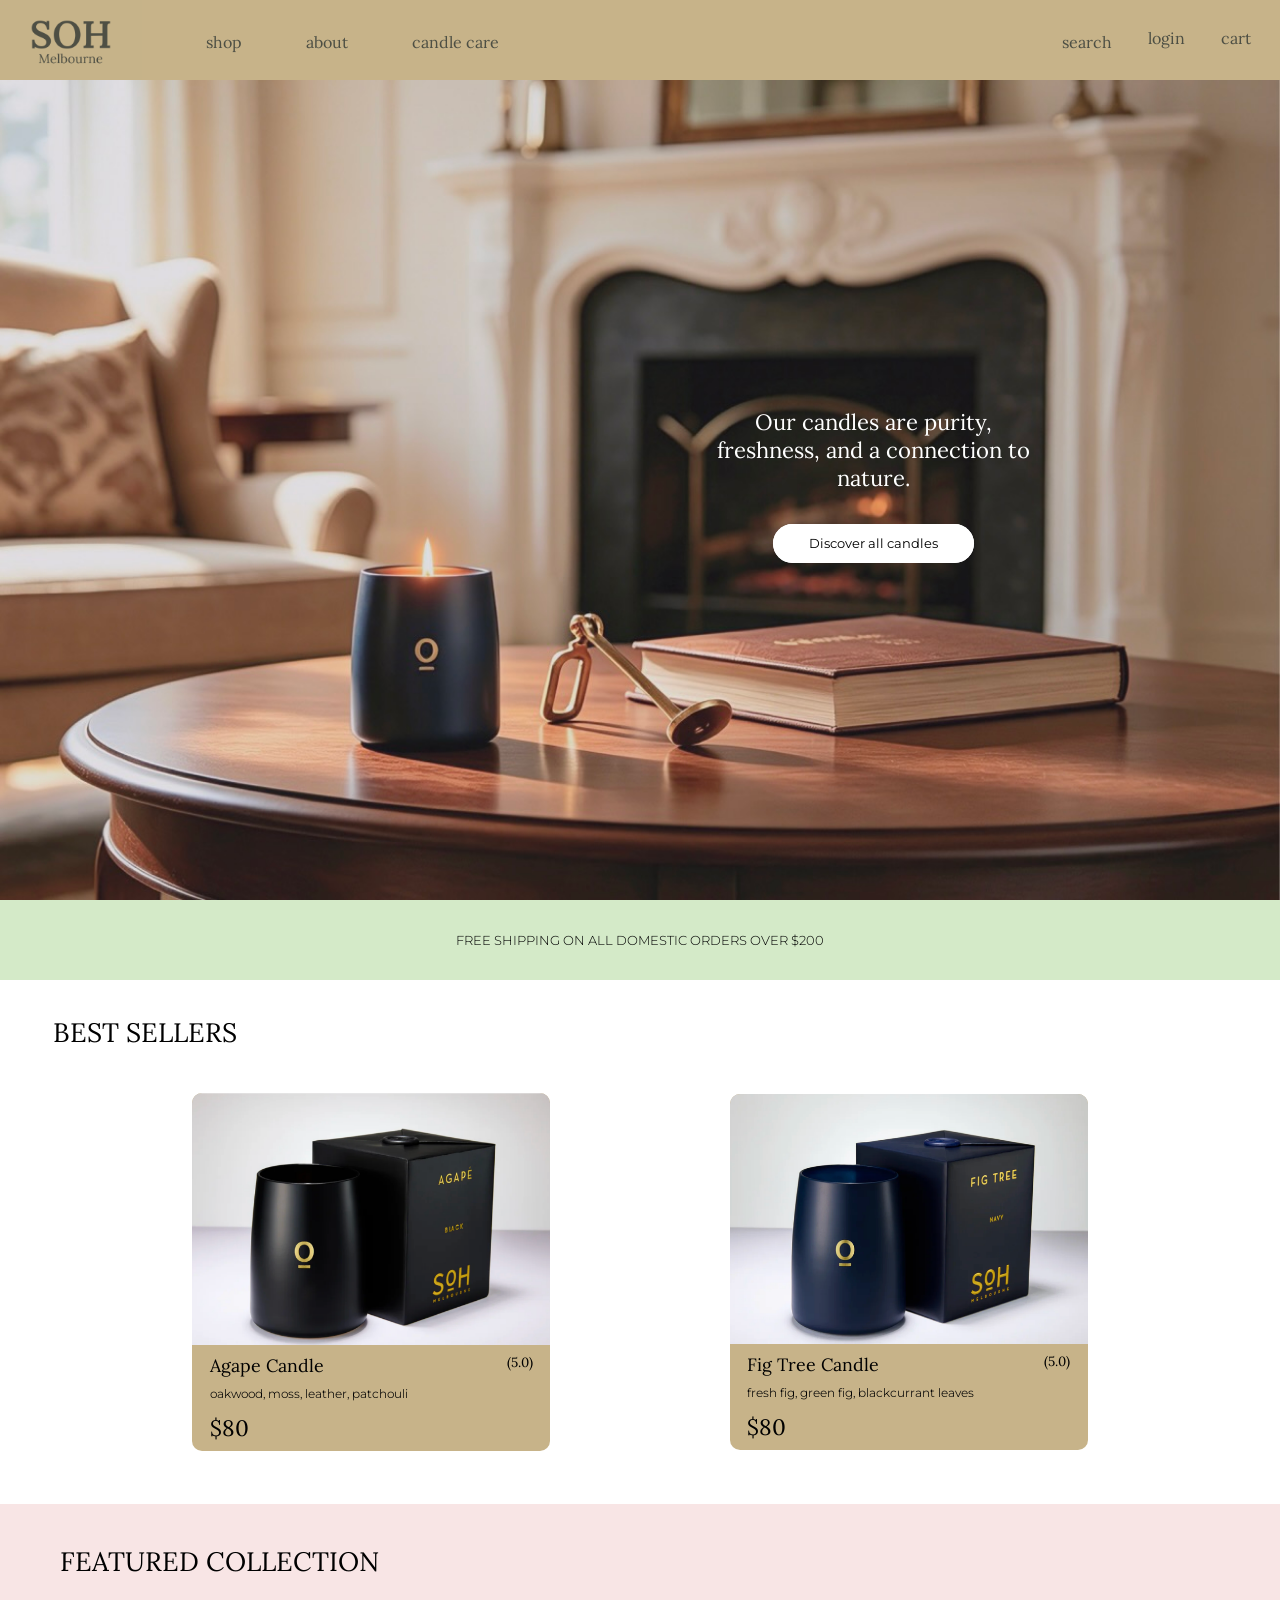
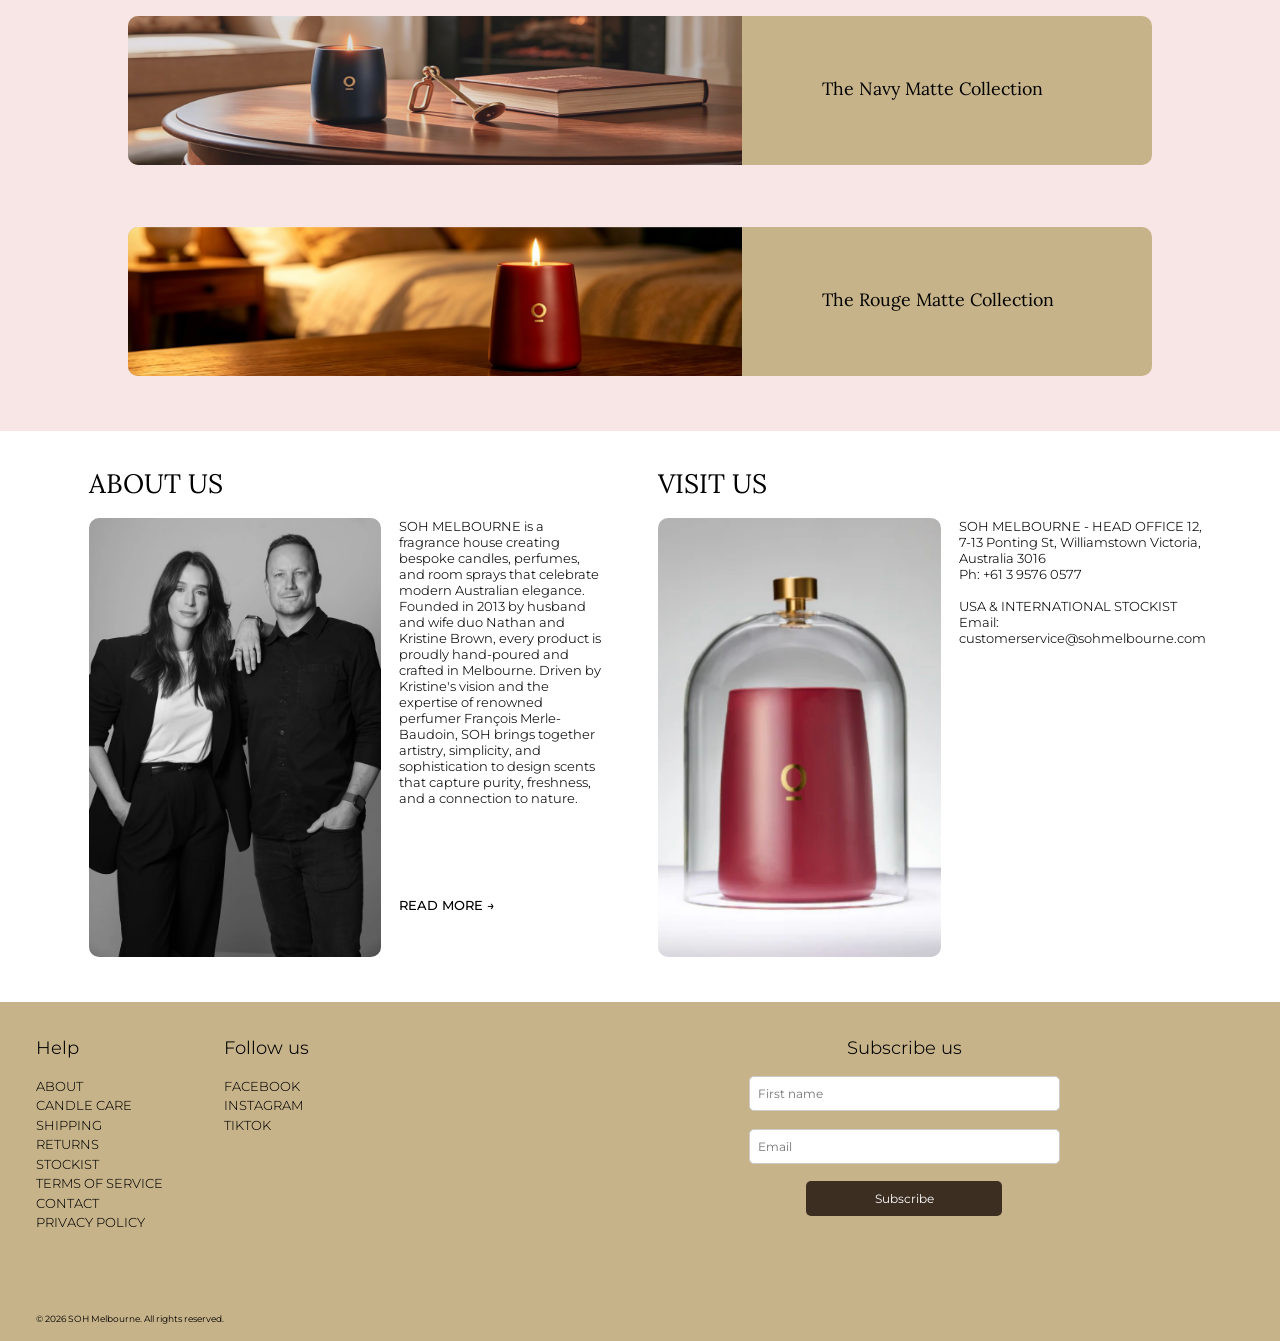
==== commit 79ba1767: "search and filter function" ====
--- a/index.html
+++ b/index.html
@@ -24,13 +24,13 @@
                     <div class="dropdown-column">
                         <h4 class="dropdown-column-title">Search by Scent</h4>
                         <ul class="dropdown-column-ul">
-                            <li class="dropdown-column-li">Floral</li>
-                            <li class="dropdown-column-li">Green & Botanical</li>
-                            <li class="dropdown-column-li">Fig Focus</li>
-                            <li class="dropdown-column-li">Marine & Fresh</li>
-                            <li class="dropdown-column-li">Smoky / Leather / Tobacco</li>
-                            <li class="dropdown-column-li">Woody</li>
-                            <li class="dropdown-column-li">Seasonal</li>
+                            <li class="dropdown-column-li" data-scent="Floral">Floral</li>
+                            <li class="dropdown-column-li" data-scent="Green">Green & Botanical</li>
+                            <li class="dropdown-column-li" data-scent="Fig">Fig Focus</li>
+                            <li class="dropdown-column-li" data-scent="Marine">Marine & Fresh</li>
+                            <li class="dropdown-column-li" data-scent="Smoky">Smoky / Leather / Tobacco</li>
+                            <li class="dropdown-column-li" data-scent="Woody">Woody</li>
+                            <li class="dropdown-column-li" data-scent="Seasonal">Seasonal</li>
                         </ul>
                     </div>
 
@@ -55,7 +55,24 @@
             <li class="nav-item-left">candle care</li>
 
             <div class="nav-right">
-            <li class="nav-item-right">search</li>
+            <li class="search-dropdown"><span class="nav-item-left-search">search</span>
+
+                <div class="search-dropdown-section">
+                    <div class="insert-search">
+                        <img class="search-icon" src="media/search.png" alt="the image of search icon">
+                        <input id="search-input" class="insert-search-text" type="text" placeholder="Find your favourite candle">
+                    </div>
+
+                    <div class="suggestion-search">
+                        <h6 class="suggestion-search-title">Suggestions</h6>
+                        <P class="suggestion-search-text">Floral candles</P>
+                        <P class="suggestion-search-text">Woody candles</P>
+                        <P class="suggestion-search-text">Seasonal candles</P>
+                    </div>
+                </div>
+
+            </li>
+
             <li class="nav-item-right">login</li>
             <li class="nav-item-right">cart</li>
             </div>
--- a/style.css
+++ b/style.css
@@ -14,7 +14,7 @@
     overflow-x: hidden;
   }
 
-/*nav*/
+/* nav */
 nav {
     background-color:#C7B389;
     color:#4D4F44;
@@ -39,15 +39,69 @@
     margin-left: clamp(1rem, 5vw, 5rem);
 }
 /* drop down section */
-.nav-item-left-shop{
+.nav-item-left-shop, .nav-item-left-search{
     height: 5rem;
     display: flex;
     align-items: center;
     margin-left: clamp(1rem, 5vw, 5rem);
 }
 
-.shop-dropdown{
+.shop-dropdown, .nav-right{
     position: relative;
+    gap: 4vh;
+}
+
+.search-dropdown-section{
+    position: absolute;
+    display: none; 
+    flex-direction: column;
+    top: 95%; 
+    right: -4.5%;
+    width: clamp(10rem, 30vw, 27rem);
+    background-color: #C7B389;
+    padding: clamp(0.5rem, 1.95vh, 1.3rem);
+    gap: 2vh;
+    z-index: 10000; 
+    height: auto;
+}
+
+.search-dropdown.active .search-dropdown-section{
+    display: flex; 
+    cursor: pointer;
+}
+
+.insert-search{
+    display: flex;
+    flex: row;
+    background-color: rgba(255, 255, 255, 0.5);
+    gap: clamp(0.1rem, 1vw, 1rem);
+    margin-left: clamp(0.5rem, 1.95vh, 1.3rem);
+    margin-right: clamp(0.5rem, 1.95vh, 1.3rem);
+    border-radius: 10px;
+    height: clamp(1rem, 4vh, 2.6rem);
+}
+.search-icon{
+    width: clamp(0.5rem, 2vw, 2rem);
+    height: clamp(0.5rem, 2vw, 2rem);
+    margin: clamp(0.2rem, 0.5vh, 0.35rem);
+}
+.insert-search-text{
+    margin: clamp(0.2rem, 0.7vh, 0.5rem);
+}
+
+.suggestion-search{
+    display: flex;
+    flex-direction: column;
+    margin-left: clamp(0.5rem, 3vh, 2rem);
+    gap: clamp(0.2rem, 0.5vh, 0.35rem);
+}
+.suggestion-search-title{
+    font-size: clamp(0.5rem, 1vw, 1rem);
+    font-weight: 100;
+}
+.suggestion-search-text{
+    font-size: clamp(0.2rem, 0.7vw, 0.8vw);
+    font-weight: 100;
 }
 
 .dropdown {
@@ -56,13 +110,14 @@
     flex-direction: row;
     top: 95%; 
     left: 0;
-    width: 37vw;
+    width: clamp(20rem, 41vw, 37rem);
     background-color: #C7B389;
-    padding: 20px 50px;
-    gap: 5vw;
-    margin-bottom: 5vh;
-    z-index: 999; /*To prevent being covered by other elements, the larger the value, the less likely it is to be covered*/
-}
+    padding: clamp(0.5rem, 1.9vh, 1.3rem) clamp(0.5rem, 3.4vw, 3.2rem);
+    gap: clamp(0.5rem, 5vw, 4.6rem);
+    margin-bottom: clamp(0.5rem, 5vh, 3.3rem);
+    z-index: 10000; /*To prevent being covered by other elements, the larger the value, the less likely it is to be covered*/
+}
+
 .dropdown-column{
     display: flex;
     flex-direction: column;
@@ -72,23 +127,23 @@
     cursor: pointer;
 }
 .dropdown-column-title{
-    font-size: 1rem;
+    font-size: clamp(0.5rem, 1.11vw, 1rem);
     font-weight: 100;
 }
 .dropdown-column-ul{
-    margin-bottom: 5vh;
+    margin-bottom: clamp(0.5rem, 5vh, 3.3rem);
 }
 .dropdown-column-li {
-    font-size: 0.7rem;
+    font-size: clamp(0.3rem, 0.77vw,0.8rem)0.7rem;
     list-style: disc;
-    padding-top: 5px;
-    margin-left: 1rem;
+    padding-top: clamp(0.1rem, 0.5vh, 0.32rem);
+    margin-left: clamp(0.1rem, 0.07vw ,1rem);
 }
 
 .nav-right{
     display: flex;
     justify-content: flex-end;
-    margin-left: clamp(0.5rem, 39vw, 45rem);
+    padding-left: clamp(0.5rem, 39vw, 45rem);
 }
 
 .nav-item-right {
@@ -96,7 +151,7 @@
     height: 4.5rem;
     display: flex;
     align-items: center;
-    padding-left: 65px;
+    padding-left: 65px clamp(2rem, 4.5vw, 4.2rem);
 }
 
 /*homepage image and discover*/
@@ -121,7 +176,7 @@
 
 .hero{
     font-family:'Libertinus Serif Display','Lora',sans-serif;
-    font-size: 25px;
+    font-size: clamp(1rem, 1.73vw,1.57rem);
     font-weight: 20;
 }
 
@@ -130,12 +185,12 @@
     border: solid rgba(255, 255, 255);
     border-radius: 100px;   
     color: #000000;
-    padding: 10px 37px;
+    padding: clamp(0.5rem,0.97vh,1.7rem) clamp(0.5rem, 2.57vw, 2.4rem);
     font-family: 'Montserrat','Lora',sans-serif;
     text-align: center;
     text-decoration: none;
-    font-size: 15px;
-    margin-top: 50px;
+    font-size: clamp(0.5rem, 1vw, 1.1rem);
+    margin-top: clamp(0.5rem, 4.88vh, 3.2rem);
 }
 
 /*freeshipping section*/
@@ -147,7 +202,7 @@
     width:100%;
     height: clamp(5rem, 6.5vh, 5.9rem);
     font-family:'Montserrat','Lora',sans-serif;
-    font-size: 15px;
+    font-size: clamp(0.5rem, 1vw, 1.1rem);
     font-weight: 300;
 }
 
@@ -155,15 +210,15 @@
 .bestsellers{
     display: block;
     background-color: #ffffff;
-    width: 100%;
-    min-height: 600px;
+    width: 100vw;
+    padding-bottom: clamp(1rem, 4.88vh, 3.13rem);
     height: auto;
 }
 
 .bestsellers-text{
-    padding: 40px 60px;
+    padding: clamp(1rem, 3.9vh, 2.6rem) clamp(1rem, 4.17vw, 3.8rem);
     font-weight: 200;
-    font-size: 30px;
+    font-size: clamp(0.5rem, 2.08vw, 1.9rem);
 }
 
 .bestsellers-cards{
@@ -176,18 +231,19 @@
 .productcard-bestsellers{
     display: flex;
     flex-direction: column;
-    margin: 10px 100px;
-    width: 400px;
-    height: 400px;
+    margin: clamp(0.1rem, 0.98vh, 0.63rem) clamp(1rem, 7vw, 6.3rem);
+    width: clamp(10rem, 28vw, 26rem);
     background-color: #C7B389;
     border-radius: 10px;
 }
 
 .product-cards-image{
     border-radius: 10px 10px 0 0;
+    width: 100%;
+    object-fit: cover;
 }
 .product-cards-text{
-    padding: 10px 20px;
+    padding: clamp(0.1rem, 0.98vh, 0.63rem) clamp(0.5rem, 1.39vw, 1.3rem);
 }
 
 .product-cards-textandrating{
@@ -199,39 +255,39 @@
 .product-cards-title{
     font-family: 'Lora', 'Montserrat', sans-serif;
     font-weight: 100;
-    font-size: 20px;
+    font-size: clamp(0.5rem, 1.39vw, 1.3rem);
 }
 
 .product-cards-rating{
     font-family: 'Lora', 'Montserrat', sans-serif;
     font-weight: 50;
-    font-size: 15px;
+    font-size: clamp(0.5rem, 1.04vw, 1rem);
 }
 
 .product-cards-info{
     font-family: 'Montserrat','Lora',sans-serif;
     font-weight: 350;
-    font-size: 14px;
-    padding: 10px 0 15px 0;
+    font-size: clamp(0.2rem, 0.97vw, 0.88rem);
+    padding: clamp(0.1rem, 0.98vh, 0.63rem) 0 clamp(0.5rem, 1.04vw, 1rem) 0;
 }
 
 .product-cards-prices{
     font-family: 'Lora', 'Montserrat', sans-serif;
     font-weight: 50;
-    font-size: 25px;
+    font-size: clamp(0.5rem, 1.74vw, 1.57rem);
 }
 
 /*featured collections scetion*/
 .featured-collections{
     background-color: #F8E5E5;
     width: 100%;
-    height: 600px;
+    height: clamp(20rem, 58.6vh,38rem);
 }
 
 .featured-title{
     padding: 40px 40px 20px 60px;
     font-weight: 200;
-    font-size: 30px;
+    font-size: clamp(0.5rem, 2.08vw, 1.88rem);
 }
 
 .collection-allcards{
@@ -244,22 +300,22 @@
     display: flex;
     flex-direction: row;
     width: 80%;
-    height: 170px;
-    margin: 20px 100px 50px 100px;
+    height: clamp(5rem, 16.6vh, 10.7rem);
+    margin: clamp(0.5rem, 1.39vw, 1.3rem) clamp(1rem, 6.94vw, 6.3rem) clamp(1rem, 4.88vh, 3.2rem) clamp(1rem, 6.94vw, 6.3rem);
     border-radius: 10px;
     background-color: #C7B389;
 }
 
 .collection-cards-image{
     width: 60%;
-    height: 170px;
+    height: clamp(5rem, 16.6vh, 10.7rem);
     border-radius: 10px 0 0 10px;
 }
 
 .collection-cards-text{
-    font-size: 20px;
+    font-size: clamp(0.5rem, 1.39vw, 1.3rem);
     font-weight: 50;
-    padding: 70px 70px 50px 90px;
+    padding: clamp(1rem, 6.83vh, 4.38rem) clamp(1rem, 4.86vw, 4.38rem) clamp(1rem, 4.88vh, 3.2rem) clamp(1rem, 6.25vw, 5.63rem);
 }
 
 /*about us section*/
@@ -267,7 +323,7 @@
     display: block;
     background-color: #ffffff;
     width: 100%;
-    height: 650px;
+    height: clamp(10rem, 63.47vh, 41rem);
 }
 
 .aboutus-allcards{
@@ -278,15 +334,15 @@
 }
 
 .aboutuscards{
-    width: 600px;
-    height: 400px;
-    margin: 0 20px;
+    width: clamp(20rem, 41.67vw,38rem);
+    height: clamp(10rem, 39vh,26rem);
+    margin: 0 clamp(0.5rem, 1.39vw, 1.3rem);
 }
 
 .aboutus-title{
-    padding: 40px 40px 20px 0;
+    padding: clamp(0.5rem, 3.9vh, 2.6rem) clamp(0.5rem, 2.78vw, 2.6rem) clamp(0.5rem, 1.95vh, 1.3rem) 0;
     font-weight: 200;
-    font-size: 30px;
+    font-size: clamp(0.5rem, 2.08vw, 1.88rem);
 }
 
 .aboutus-cards-allinfo{
@@ -294,15 +350,15 @@
     flex-direction: row;
 }
 .aboutus-image{
-    width: 400px;
-    height: 500px;
+    width: clamp(10rem, 27.78vw, 26rem);
+    height: clamp(10rem, 48.83vh, 32rem);
     border-radius: 10px;
 }
 .aboutus-text{
     font-family: 'Montserrat','Lora',sans-serif;
     font-weight: 350;
-    font-size: 15px;
-    padding: 0 20px 0 20px;
+    font-size: clamp(0.2rem, 1.04vw, 1rem);
+    padding: 0 clamp(0.5rem, 1.39vw, 1.3rem) 0 clamp(0.5rem, 1.39vw, 1.3rem);
 }
 
 .aboutus-textandreadmore{
@@ -312,8 +368,8 @@
 .read-more{
     font-family: 'Montserrat','Lora',sans-serif;
     font-weight: 500;
-    font-size: 15px;
-    padding: 35px 20px 0 20px;
+    font-size: clamp(0.5rem, 1.04vw, 1rem);
+    padding: clamp(1rem, 3.42vh, 2.19rem) clamp(0.5rem, 1.39vw, 1.3rem) 0 clamp(0.5rem, 1.39vw, 1.3rem);
 }
 
 /* footer */
@@ -328,71 +384,71 @@
 .footer-sections{
     display: flex;
     flex-direction: row;
-    padding: 40px 20px 20px 40px;  
+    padding: clamp(0.5rem, 3.9vh, 2.6rem) clamp(0.5rem, 1.39vw, 1.3rem) clamp(0.5rem, 1.95vh, 1.3rem) clamp(0.5rem, 2.78vw, 2.6rem);  
 }
 
 .footer-title{
     font-weight: 350;
-    font-size: 20px;
+    font-size: clamp(0.5rem, 1.39vw, 1.3rem);
     font-family: 'Montserrat','Lora',sans-serif;
 }
 
 .footer-unordered-list{
     list-style: none;
-    padding: 20px 0;
+    padding: clamp(0.5rem, 1.95vh, 1.3rem)  0;
     font-family: 'Montserrat','Lora',sans-serif;
     font-weight: 325;
-    font-size: 15px;
+    font-size: clamp(0.5rem, 1.04vw, 1rem);
 }
 
 .footer-list{
-    padding: 2px 0;
+    padding: clamp(0.1rem, 0.195vh, 0.13rem) 0;
 }
 
 .footer-copyrights{
-    font-size: 10px;
-    padding-top: 7vh;
+    font-size: clamp(0.1rem, 0.98vh, 0.63rem);
+    padding-top: clamp(1rem, 7vh, 4.49rem);
     font-family: 'Montserrat','Lora',sans-serif;
 }
 
 .subscribe-section{
-    width: 300px;
-    display: flex;
-    flex-direction: column;
-    align-items: center;
-    padding: 40px 0 0 0;
-    margin-left: 500px;
+    width: clamp(10rem, 20.83vw, 18.8rem);
+    display: flex;
+    flex-direction: column;
+    align-items: center;
+    padding: clamp(0.5rem, 3.9vh, 2.6rem) 0 0 0;
+    margin-left: clamp(20rem, 34.72vw, 31.3rem);
 }
 
 .footer-title-subscribeus{
     font-weight: 350;
-    font-size: 20px;
-    font-family: 'Montserrat','Lora',sans-serif;
-    padding-bottom: 20px;
+    font-size: clamp(0.5rem, 1.39vw, 1.3rem);
+    font-family: 'Montserrat','Lora',sans-serif;
+    padding-bottom: clamp(0.5rem, 1.95vh, 1.3rem);
 }
 
 .subscribe{
     display: flex;
     flex-direction: column;
     align-items: center;
-    gap: 20px;
+    gap: clamp(0.5rem, 1.95vh, 1.3rem);
 }
 
 .subscribe-input{
-    width: 350px;
-    height: 40px;
-    padding: 8px 10px;
-    font-family: 'Montserrat','Lora',sans-serif;
-    font-size: 14px;
+    width: clamp(10rem, 24.3vw, 21.88rem);
+    height: clamp(0.5rem, 3.9vh, 2.6rem);
+    padding: clamp(0.1rem, 0.78vh , 0.6rem) clamp(0.1rem, 0.69vw, 0.63rem);
+    font-family: 'Montserrat','Lora',sans-serif;
+    font-size: clamp(0.2rem, 0.97vw, 0.88rem);
     border: 1px solid #ccc;
     border-radius: 5px;
 }
 
 .subscribe-button{
-    width: 220px;
-    height: 40px;
-    font-family: 'Montserrat','Lora',sans-serif;
-    font-size: 14px;
+    width: clamp(1rem, 15.28vw, 13.8rem);
+    height: clamp(0.5rem, 3.9vh, 2.6rem);
+    font-family: 'Montserrat','Lora',sans-serif;
+    font-size: clamp(0.2rem, 0.97vw, 0.88rem);
     background-color: #3D2E22;
     color: white;
     border: none;
@@ -407,7 +463,7 @@
     display: flex;
     display: row;
     width: 100%;
-    height: 50px;
+    height: clamp(1rem, 4.88vh, 3.13rem);
     background-color: #ffffff;
     color: #000000;
     font-family: 'Lora', 'Montserrat', sans-serif;
@@ -418,7 +474,7 @@
 .filter-quantity{
     display: flex;
     align-items: center;
-    padding-left: 20px;
+    padding-left: clamp(0.5rem, 1.39vw, 1.3rem);
     width: 25%;
     border-right: 1px solid #D4EAC8;
     border-bottom: 1px solid #D4EAC8;
@@ -429,8 +485,8 @@
 .filter-price{
     display: flex;
     align-items: center;
-    gap: 130px;
-    padding-left: 20px;
+    gap: 130px clamp(5rem, 9.03vw, 8.13rem);
+    padding-left: clamp(0.5rem, 1.39vw, 1.3rem);
     width: 25%;
     border-left: 1px solid #D4EAC8;
     border-right: 1px solid #D4EAC8;
@@ -439,17 +495,17 @@
 .filter-price-inputs{
     display: flex;
     align-items: center;
-    gap: 10px;
+    gap: clamp(0.1rem, 0.694vw, 0.63rem);
 }
 .filter-price-number{
-    width: 50px;
-    height: 20px;
+    width: clamp(1rem, 3.47vw, 3.13rem);
+    height: clamp(0.5rem, 1.95vh, 1.3rem);
     text-align: center;
     border: none;
     outline: none;
     cursor: text;
     font-family: 'Lora', 'Montserrat', sans-serif;
-    font-size: 15px;
+    font-size: clamp(0.5rem, 1.04vw, 1rem);
 }
 .filter-price-number::-webkit-outer-spin-button,
 .filter-price-number::-webkit-inner-spin-button{
@@ -476,15 +532,15 @@
     cursor: pointer;
     display: flex;
     align-items: center;
-    padding-left: 20px;
+    padding-left: clamp(0.5rem, 1.39vw, 1.3rem);
 }
 .filter-sortby-right{
     display: flex;
     align-items: center;
-    gap: 150px;
+    gap: clamp(5rem, 10.4vw, 10rem);
 }
 .filter-featured-text{
-    padding-right: 10px;
+    padding-right: clamp(0.1rem, 0.694vw, 0.63rem);
 }
 .filter-arrow{
     display: inline-block;
@@ -508,12 +564,12 @@
 }
 .filter-sortby.active .sortby-dropdown {
    display: block;
-   padding: 20px 0 20px 50px;
+   padding: clamp(0.5rem, 1.95vh, 1.3rem) 0 clamp(0.5rem, 1.95vh, 1.3rem) clamp(1rem, 3.472vw, 3.13rem);
    cursor: pointer;
 }
 .filter-sortby.active .filter-sortby-li{
-    margin-bottom: 5px;
-    font-size: 15px;
+    margin-bottom: clamp(0.1rem, 0.488vh, 0.313rem);
+    font-size: clamp(0.5rem, 1.04vw, 1rem);
 }
 
 /*filters-collection*/
@@ -531,8 +587,8 @@
     cursor: pointer;
     display: flex;
     align-items: center;
-    padding-left: 20px;
-    gap: 180px;
+    padding-left: clamp(0.5rem, 1.39vw, 1.3rem);
+    gap: clamp(5rem, 12.5vw, 11.3rem);
 }
 
 .filter-collection.active .filter-arrow{
@@ -553,22 +609,22 @@
 }
 .filter-collection.active .filter-collection-dropdown {
    display: block;
-   padding: 20px 0 20px 50px;
+   padding: clamp(0.5rem, 1.95vh, 1.3rem) 0 clamp(0.5rem, 1.95vh, 1.3rem) clamp(1rem, 3.47vw, 3.13rem);
    cursor: pointer;
 }
 .filter-collection.active .filter-collection-li{
-    margin-bottom: 5px;
-    font-size: 15px;
+    margin-bottom: clamp(0.1rem, 0.488vh, 0.313rem);
+    font-size: clamp(0.5rem, 1.04vw, 1rem);
 }
 
 /*breadcrumb*/
 .breadcrumbs-menu-unoderedlists{
     list-style: none;
-    padding-left: 20px;
-    padding-top: 10px;
-    display: flex;
-    flex-direction: row;
-    gap: 5px;
+    padding-left: clamp(0.5rem, 1.39vw, 1.3rem);
+    padding-top: clamp(0.1rem, 0.98vh, 0.63rem);
+    display: flex;
+    flex-direction: row;
+    gap: clamp(0.1rem, 0.488vh, 0.313rem);
 }
 .breadcrumbs-a,
 .breadcrumbs-a:hover,
@@ -593,9 +649,8 @@
 .productlists-card{
     display: flex;
     flex-direction: column;
-    margin: 30px auto;
-    width: 300px;
-    height: 370px;
+    margin: clamp(0.5rem, 2.93vh, 1.88rem) auto;
+    width: clamp(5rem, 20.8vw, 18.8rem);
     background-color: #D4EAC8;
     border-radius: 10px;
     text-decoration: none;
@@ -604,10 +659,12 @@
 
 .productlists-card-image{
     border-radius: 10px 10px 0 0;
+    width: 100%;
+    object-fit: cover;
 }
 
 .productlists-text{
-    padding: 10px 20px;
+    padding: clamp(0.1rem, 0.98vh, 0.63rem) clamp(0.5rem, 1.39vw, 1.3rem);
 }
 
 .productlists-card-textandrating{
@@ -619,26 +676,26 @@
 .productlists-card-title{
     font-family: 'Lora', 'Montserrat', sans-serif;
     font-weight: 100;
-    font-size: 20px;
+    font-size: clamp(0.5rem, 1.39vw, 1.3rem);
 }
 
 .productlists-card-rating{
     font-family: 'Lora', 'Montserrat', sans-serif;
     font-weight: 50;
-    font-size: 15px;
+    font-size: clamp(0.5rem, 1.04vw, 1rem);
 }
 
 .productlists-card-info{
     font-family: 'Montserrat','Lora',sans-serif;
     font-weight: 350;
-    font-size: 14px;
-    padding: 10px 0 10px 0;
+    font-size: clamp(0.2rem, 0.97vw, 0.88rem);
+    padding: clamp(0.1rem, 0.98vh, 0.63rem) 0;
 }
 
 .productlists-card-prices{
     font-family: 'Lora', 'Montserrat', sans-serif;
     font-weight: 50;
-    font-size: 20px;
+    font-size: clamp(0.5rem, 1.39vw, 1.3rem);
 }
 
 
@@ -918,7 +975,7 @@
 
 /*quick cart section*/
 .quick-cart-section{
-    display: flex;
+    display: none;
     flex-direction: column;
     gap: clamp(0.5rem, 1.5vh ,1rem);
     width: clamp(10rem,33vw,30rem);
@@ -926,6 +983,13 @@
     background-color: #C7B389;
     padding: clamp(.1rem, 2vh, 1.3rem);
     border-radius: 0 0 10px 10px;
+    position: fixed;
+    top: 70px;
+    right: 20px;
+    z-index: 9999;
+}
+.quick-cart-section.active{
+    display:flex;
 }
 .quick-cart-afteradding-number{
     font-size: clamp(0.5rem, 1.5vw, 1.5rem);
@@ -1306,6 +1370,11 @@
     flex: 2;
     background-color: #E8E8E8;
     padding: clamp(0.5rem,3.3vw,3rem);
+}
+
+#delivery-product{
+    display: flex;
+    flex-direction: column;
 }
 .product{
   display:flex;
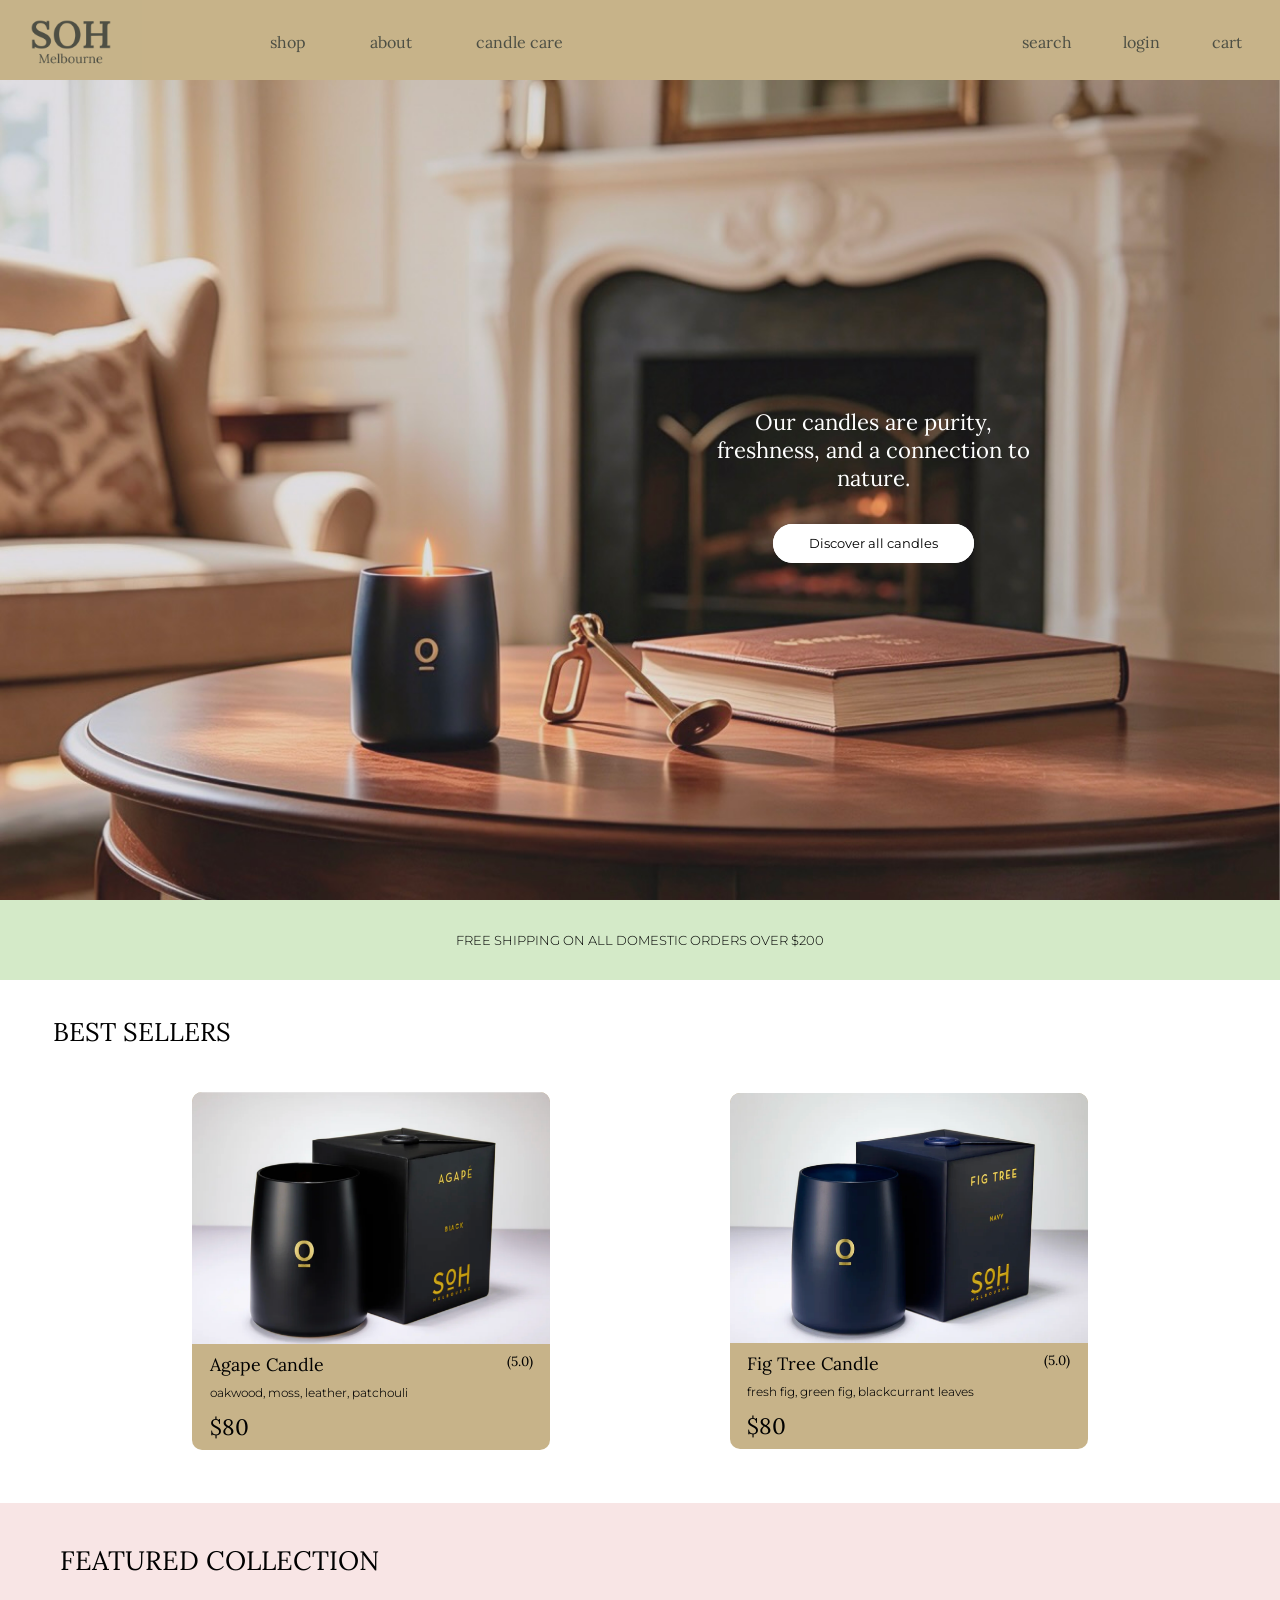
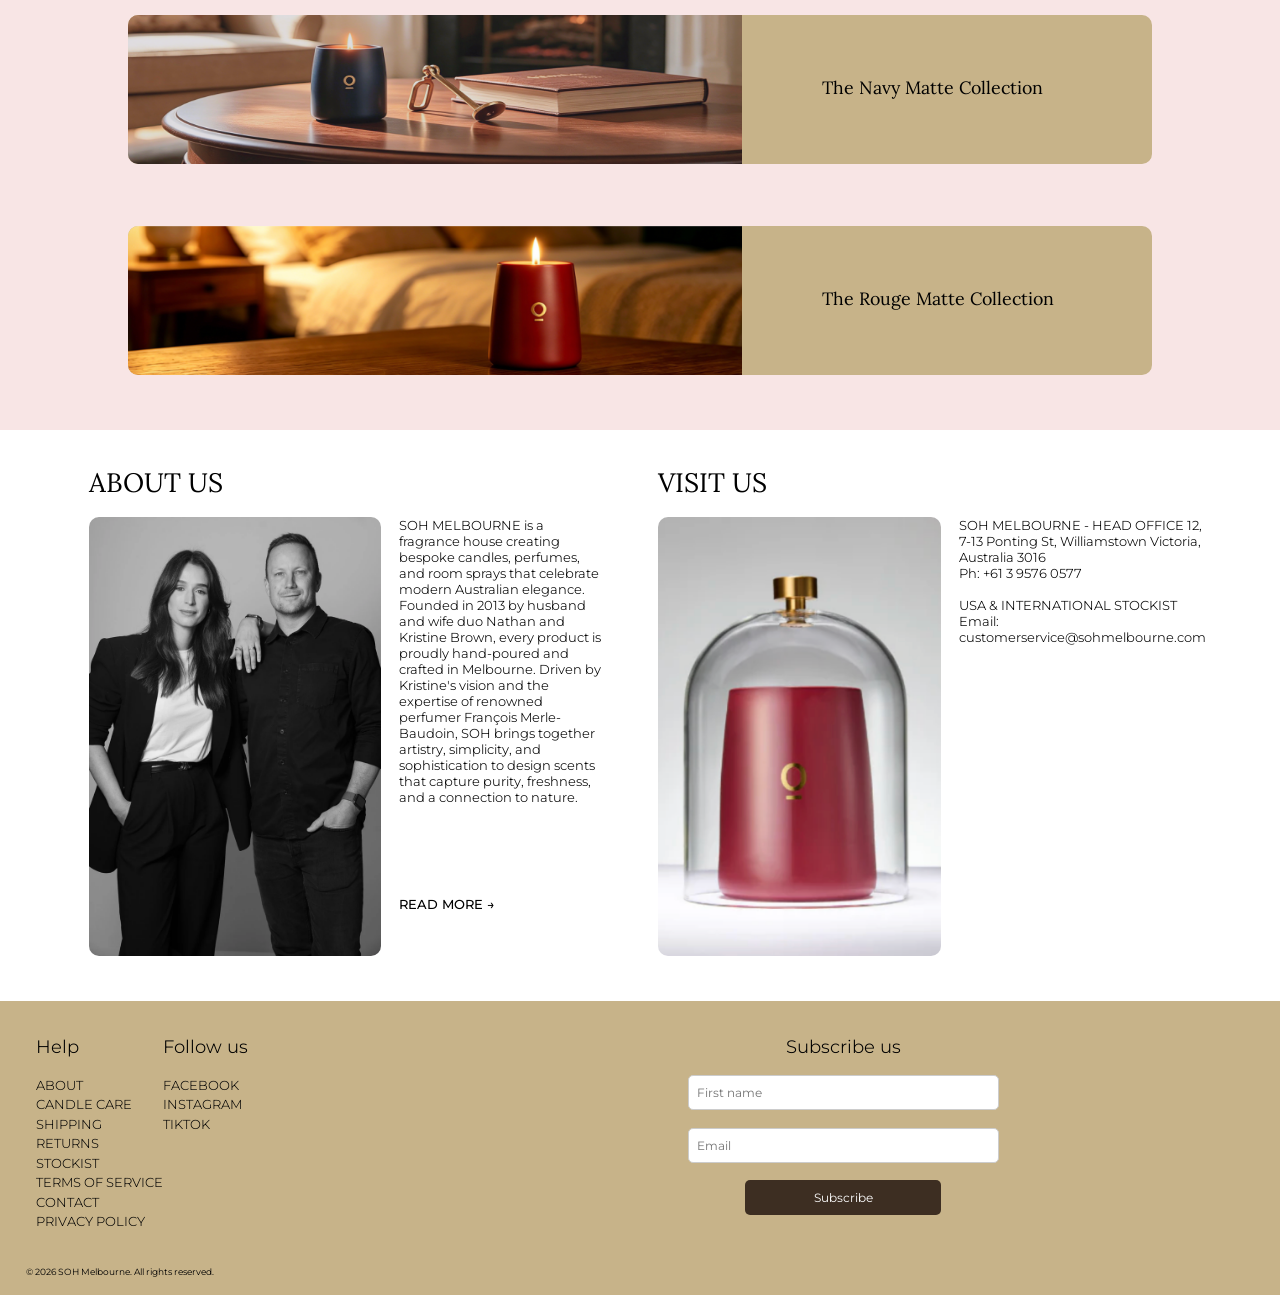
==== commit eeb457b1: "mobile view" ====
--- a/index.html
+++ b/index.html
@@ -16,9 +16,9 @@
 <!--nav-->
 <nav>
         <ul class="nav-menu">
+            <li class="burger-menu">☰</li>
             <li class="logo"><img src="media/logo.png" alt="soh logo"></li>
-            <li class="shop-dropdown"><span class="nav-item-left-shop">shop</span>
-
+            <li class="shop-dropdown nav-item-left"><span class="nav-item-left-shop">shop</span>
                 <div class="dropdown">
 
                     <div class="dropdown-column">
@@ -36,7 +36,7 @@
 
                     <div class="dropdown-column">
                         <h4 class="dropdown-column-title">Search by Collection</h4>
-                        <ul>
+                        <ul class="dropdown-column-ul">
                             <li class="dropdown-column-li">The Black Matte Collection</li>
                             <li class="dropdown-column-li">The White Matte Collection</li>
                             <li class="dropdown-column-li">The Navy Matte Collection</li>
@@ -55,7 +55,7 @@
             <li class="nav-item-left">candle care</li>
 
             <div class="nav-right">
-            <li class="search-dropdown"><span class="nav-item-left-search">search</span>
+                <li class="search-dropdown"><span class="nav-item-left-search">search</span>
 
                 <div class="search-dropdown-section">
                     <div class="insert-search">
@@ -65,18 +65,67 @@
 
                     <div class="suggestion-search">
                         <h6 class="suggestion-search-title">Suggestions</h6>
+                        <div>
                         <P class="suggestion-search-text">Floral candles</P>
                         <P class="suggestion-search-text">Woody candles</P>
                         <P class="suggestion-search-text">Seasonal candles</P>
-                    </div>
-                </div>
-
-            </li>
-
-            <li class="nav-item-right">login</li>
-            <li class="nav-item-right">cart</li>
+                        </div>
+                    </div>
+                </div>
+
+                </li>
+
+                <li class="nav-item-right">login</li>
+                <li class="nav-item-right">
+                    <span id="nav-cart">cart</span>
+                    <section class="quick-cart-section">
+                        <div class="quick-cart-shipping-and-quantity">
+                            <p class="quick-cart-afteradding-number">
+                            CART ( <span id="quick-cart-number-current">0</span> )
+                            </p>
+                            <p id="quick-cart-free-shipping" class="quick-cart-free-shipping">free shipping info</p>
+                        </div>
+                        <div class="quick-cart-items" id="quick-cart-items"></div>
+                        <div class="quick-cart-subtotal">
+                            <div class="quick-cart-right-subtotal">
+                                <h2 class="quick-cart-right-subtotal-text">Subtotal</h2>
+                                <h2 class="quick-cart-right-subtotal-price">$<span id="cart-right-subtotal-count">0</span></h2>
+                            </div>
+                            <p class="quick-cart-right-tax">Tax included. Shipping calculated at checkout.</p>
+                            <textarea class="quick-order-notes" name="order-notes" rows="4" placeholder="Order notes"></textarea>
+                            <div class="quick-cart-page-buttons">
+                                <button type="button" class="quick-cart-right-check-out" onclick="window.location.href='cart.html'">Check out</button>
+                                <button type="button" class="quick-cart-right-continue-shopping" onclick="window.location.href='productlists.html'">Continue shopping</button>
+                            </div>
+                        </div>
+                    </section>
+                </li>
             </div>
         </ul>
+
+        <div class="mobile-dropdown">
+            <div class="mobile-dropdown-section">
+                <h3>Shop</h3>
+                <div class="mobile-devided-line"></div>
+                <h4>Shop by scent</h4>
+                <ul>
+                    <li>Floral</li>
+                    <li>Green & Botanical</li>
+                    <li>Fig Focus</li>
+                    <li>Marine & Fresh</li>
+                    <li>Smoky / Leather / Tobacco</li>
+                    <li class="dropdown-column-li" data-scent="Woody">Woody</li>
+                    <li>Seasonal</li>
+                </ul>
+                <h4>Shop by collection</h4>
+            </div>
+
+            <div class="mobile-devided-line"></div>
+            <h3>About</h3>
+
+            <h3>Candle care</h3>
+
+        </div>
 </nav>
 
 <!--hero header-->
@@ -187,7 +236,7 @@
 
 <!--footer-->
 <footer>
-
+    <div class="footer-section-without-copyrights">
     <div class="footer-sections">
         <div class="help">
             <h4 class="footer-title">Help</h4>
@@ -201,7 +250,6 @@
                 <li class="footer-list">CONTACT</li>
                 <li class="footer-list">PRIVACY POLICY</li>
             </ul>
-            <p class="footer-copyrights">© 2026 SOH Melbourne. All rights reserved.</p>
         </div>
 
         <div class="followus">
@@ -223,6 +271,10 @@
             <button class="subscribe-button" type="submit">Subscribe</button>
         </form>
     </div>
+
+    </div>
+
+    <p class="footer-copyrights">© 2026 SOH Melbourne. All rights reserved.</p>
 </footer>
 
 </body>
--- a/style.css
+++ b/style.css
@@ -26,6 +26,11 @@
     display: flex;
     list-style: none;
     align-items: center;
+    width: 100%;
+}
+
+.burger-menu{
+    display: none;
 }
 
 .logo img {
@@ -38,6 +43,25 @@
     align-items: center;
     margin-left: clamp(1rem, 5vw, 5rem);
 }
+
+.nav-right{
+    margin-left: auto;
+    display: flex;
+    align-items: center;
+    gap: clamp(1rem, 4vw, 4rem);
+    padding-left: 0;
+    padding-right: clamp(1rem, 3vw, 3rem);
+}
+
+.nav-item-right {
+    width: auto;
+    height: 4.5rem;
+    display: flex;
+    align-items: center;
+    padding-left: 0;
+    position: relative;
+}
+
 /* drop down section */
 .nav-item-left-shop, .nav-item-left-search{
     height: 5rem;
@@ -48,7 +72,6 @@
 
 .shop-dropdown, .nav-right{
     position: relative;
-    gap: 4vh;
 }
 
 .search-dropdown-section{
@@ -72,13 +95,14 @@
 
 .insert-search{
     display: flex;
-    flex: row;
-    background-color: rgba(255, 255, 255, 0.5);
-    gap: clamp(0.1rem, 1vw, 1rem);
+    align-items: center;
+    background-color: rgba(255,255,255,0.5);
+    border-radius: 10px;
+    height: clamp(0.5rem, 4vh, 2.6rem);
+    gap: 0.8rem;
+    padding: 0 1rem;
     margin-left: clamp(0.5rem, 1.95vh, 1.3rem);
     margin-right: clamp(0.5rem, 1.95vh, 1.3rem);
-    border-radius: 10px;
-    height: clamp(1rem, 4vh, 2.6rem);
 }
 .search-icon{
     width: clamp(0.5rem, 2vw, 2rem);
@@ -86,7 +110,14 @@
     margin: clamp(0.2rem, 0.5vh, 0.35rem);
 }
 .insert-search-text{
-    margin: clamp(0.2rem, 0.7vh, 0.5rem);
+    flex: 1;
+    width: 100%;
+    border: none;
+    outline: none;
+    background-color: transparent;
+    font-family: 'Lora', 'Montserrat', sans-serif;
+    font-size: clamp(0.5rem, 1.1vw, 1.2rem);
+    margin: 0;
 }
 
 .suggestion-search{
@@ -96,11 +127,11 @@
     gap: clamp(0.2rem, 0.5vh, 0.35rem);
 }
 .suggestion-search-title{
-    font-size: clamp(0.5rem, 1vw, 1rem);
+    font-size: clamp(0.7rem, 1vw, 1rem);
     font-weight: 100;
 }
 .suggestion-search-text{
-    font-size: clamp(0.2rem, 0.7vw, 0.8vw);
+    font-size: clamp(0.5rem, 0.7vw, 0.8vw);
     font-weight: 100;
 }
 
@@ -110,11 +141,12 @@
     flex-direction: row;
     top: 95%; 
     left: 0;
-    width: clamp(20rem, 41vw, 37rem);
+    width: 35vw;
+    height: auto;
     background-color: #C7B389;
-    padding: clamp(0.5rem, 1.9vh, 1.3rem) clamp(0.5rem, 3.4vw, 3.2rem);
+    padding: clamp(0.5rem, 1.9vh, 1.3rem) clamp(0.5rem, 3.4vw, 3.2rem) clamp(0.2rem, 1vh, 0.65rem) clamp(0.5rem, 3.4vw, 3.2rem);
     gap: clamp(0.5rem, 5vw, 4.6rem);
-    margin-bottom: clamp(0.5rem, 5vh, 3.3rem);
+    margin-bottom: clamp(0.2rem, 1vh, 0.65rem);
     z-index: 10000; /*To prevent being covered by other elements, the larger the value, the less likely it is to be covered*/
 }
 
@@ -127,34 +159,22 @@
     cursor: pointer;
 }
 .dropdown-column-title{
-    font-size: clamp(0.5rem, 1.11vw, 1rem);
-    font-weight: 100;
+    font-size: clamp(0.5rem, 1.5vw, 1rem);
+    font-weight: 100;
+
 }
 .dropdown-column-ul{
-    margin-bottom: clamp(0.5rem, 5vh, 3.3rem);
+    margin-bottom: clamp(0.5rem, 1vh, 0.65rem);
+    margin-left: 1vw;
 }
 .dropdown-column-li {
-    font-size: clamp(0.3rem, 0.77vw,0.8rem)0.7rem;
+    font-size: clamp(0.3rem, 0.77vw,0.8rem);
     list-style: disc;
     padding-top: clamp(0.1rem, 0.5vh, 0.32rem);
     margin-left: clamp(0.1rem, 0.07vw ,1rem);
 }
 
-.nav-right{
-    display: flex;
-    justify-content: flex-end;
-    padding-left: clamp(0.5rem, 39vw, 45rem);
-}
-
-.nav-item-right {
-    width: auto;
-    height: 4.5rem;
-    display: flex;
-    align-items: center;
-    padding-left: 65px clamp(2rem, 4.5vw, 4.2rem);
-}
-
-/*homepage image and discover*/
+/* homepage image and discover */
 .heroimage{
     position: relative;
     width:100%;
@@ -193,7 +213,7 @@
     margin-top: clamp(0.5rem, 4.88vh, 3.2rem);
 }
 
-/*freeshipping section*/
+/* freeshipping section */
 .freeshipping{
     display: flex;
     background-color: #D4EAC8;
@@ -216,9 +236,9 @@
 }
 
 .bestsellers-text{
-    padding: clamp(1rem, 3.9vh, 2.6rem) clamp(1rem, 4.17vw, 3.8rem);
+    padding: clamp(0.5rem, 3.9vh, 2.6rem) clamp(0.5rem, 4.17vw, 3.8rem);
     font-weight: 200;
-    font-size: clamp(0.5rem, 2.08vw, 1.9rem);
+    font-size: 2vw;
 }
 
 .bestsellers-cards{
@@ -242,6 +262,7 @@
     width: 100%;
     object-fit: cover;
 }
+
 .product-cards-text{
     padding: clamp(0.1rem, 0.98vh, 0.63rem) clamp(0.5rem, 1.39vw, 1.3rem);
 }
@@ -277,7 +298,7 @@
     font-size: clamp(0.5rem, 1.74vw, 1.57rem);
 }
 
-/*featured collections scetion*/
+/* featured collections scetion */
 .featured-collections{
     background-color: #F8E5E5;
     width: 100%;
@@ -318,7 +339,7 @@
     padding: clamp(1rem, 6.83vh, 4.38rem) clamp(1rem, 4.86vw, 4.38rem) clamp(1rem, 4.88vh, 3.2rem) clamp(1rem, 6.25vw, 5.63rem);
 }
 
-/*about us section*/
+/* about us section */
 .aboutus{
     display: block;
     background-color: #ffffff;
@@ -375,12 +396,16 @@
 /* footer */
 footer{
     display: flex;
-    flex-direction: row;
+    flex-direction: column;
     background-color: #C7B389;
+}
+
+.footer-section-without-copyrights{
+    display: flex;
+    flex-direction: row;
     width: 100%;
     height: auto;
 }
-
 .footer-sections{
     display: flex;
     flex-direction: row;
@@ -407,8 +432,10 @@
 
 .footer-copyrights{
     font-size: clamp(0.1rem, 0.98vh, 0.63rem);
-    padding-top: clamp(1rem, 7vh, 4.49rem);
+    padding-left: clamp(0.5rem, 2vw, 2.6rem);
+    padding-bottom: 2vh;
     font-family: 'Montserrat','Lora',sans-serif;
+
 }
 
 .subscribe-section{
@@ -456,9 +483,9 @@
     cursor: pointer;
 }
 
-/*product lists page*/
-
-/*filters*/
+/* product lists page */
+
+/* filters */
 .filters{
     display: flex;
     display: row;
@@ -470,7 +497,7 @@
     font-weight: 100;
 }
 
-/*filter-quantity*/
+/* filter-quantity */
 .filter-quantity{
     display: flex;
     align-items: center;
@@ -481,7 +508,7 @@
 }
 
 
-/*filter-price*/
+/* filter-price */
 .filter-price{
     display: flex;
     align-items: center;
@@ -517,7 +544,7 @@
 }
 
 
-/*filter-sortby*/
+/* filter-sortby */
 .filter-sortby{
     position: relative;
     display: flex;
@@ -545,7 +572,8 @@
 .filter-arrow{
     display: inline-block;
     transition: transform 0.3s ease;
-} /* displayed normally, smooth animation when rotated*/
+} 
+
 .filter-sortby.active .filter-arrow{
     transform: rotate(180deg);
 }
@@ -601,10 +629,10 @@
     position: absolute;
     top: 100%; /* where does it start from the parent element */
     left: 0;
-    width: 100%; /*compared to the parent element of relative*/
+    width: 100%; /* compared to the parent element of relative */
     background-color: #C7B389;
     display: none;
-    z-index: 999; /*To prevent being covered by other elements, the larger the value, the less likely it is to be covered*/
+    z-index: 999; /* To prevent being covered by other elements, the larger the value, the less likely it is to be covered*/
     border-top: 1px solid #D4EAC8;
 }
 .filter-collection.active .filter-collection-dropdown {
@@ -617,7 +645,7 @@
     font-size: clamp(0.5rem, 1.04vw, 1rem);
 }
 
-/*breadcrumb*/
+/* breadcrumb */
 .breadcrumbs-menu-unoderedlists{
     list-style: none;
     padding-left: clamp(0.5rem, 1.39vw, 1.3rem);
@@ -633,7 +661,7 @@
     color: #4D4F44;
 }
 
-/*product list card*/
+/* product list card */
 .productlists-allcards{
     display: flex;
     flex-direction: column;
@@ -641,20 +669,22 @@
 }
 .productlists-onerow{
     display: flex;
-    flex-direction: row;
-    justify-content: space-between;
-
+  flex-wrap: wrap;
+  justify-content: center;
+  gap: 1rem;
+  margin-bottom: 1rem;
 }
 
 .productlists-card{
     display: flex;
     flex-direction: column;
     margin: clamp(0.5rem, 2.93vh, 1.88rem) auto;
-    width: clamp(5rem, 20.8vw, 18.8rem);
+    width: 31%;
     background-color: #D4EAC8;
     border-radius: 10px;
     text-decoration: none;
     color: #000000;
+    box-sizing: border-box;
 }
 
 .productlists-card-image{
@@ -698,9 +728,7 @@
     font-size: clamp(0.5rem, 1.39vw, 1.3rem);
 }
 
-
-
-/*product page*/
+/* product page */
 .product-information-layout{
     display: flex;
     flex-direction: row;
@@ -751,7 +779,7 @@
     margin:clamp(1rem, 10vh, 2.8rem) 0;
 }
 
-/* product page description dropdown section*/
+/* product page description dropdown section */
 .product-description{
     display: flex;
     flex-direction: column;
@@ -779,7 +807,7 @@
 .product-description-dropdown-section, .product-description-dropdown-section-two, .product-description-dropdown-section-three{
     display: none;
     width: 100%;
-    background-color: #D4EAC8;
+    background-color: #dce8d6;
 }
 .product-description-one.active .product-description-dropdown-section,
 .product-description-two.active .product-description-dropdown-section-two,
@@ -973,19 +1001,23 @@
     padding: clamp(0.1rem, 1vh, 0.7rem) 0;
 }
 
-/*quick cart section*/
+/* quick cart section */
+.cart-dropdown{
+    position: relative;
+}
+
 .quick-cart-section{
     display: none;
     flex-direction: column;
     gap: clamp(0.5rem, 1.5vh ,1rem);
-    width: clamp(10rem,33vw,30rem);
+    width: clamp(20rem,33vw,30rem);
     height: auto;
     background-color: #C7B389;
-    padding: clamp(.1rem, 2vh, 1.3rem);
+    padding: clamp(0.1rem, 2vh, 1.3rem);
     border-radius: 0 0 10px 10px;
-    position: fixed;
-    top: 70px;
-    right: 20px;
+    position: absolute;
+    top: 100%;
+    right: -3rem;
     z-index: 9999;
 }
 .quick-cart-section.active{
@@ -1122,7 +1154,7 @@
     border-radius: 10px;
 }
 
-/*cart page*/
+/* cart page */
 .cart-section{
     display: flex;
     flex-direction: column;
@@ -1196,19 +1228,22 @@
     flex-direction: row;
 }
 .cart-quantity-minus{
-    width: clamp(0.5rem, 3vw, 2.7rem);
+    width: clamp(0.5rem, 3.7vw, 3.7rem);
     border-radius: 10px 0 0 10px;
-    font-size: clamp(0.5rem, 2vw, 1.8rem);
+    font-size: clamp(0.5rem, 1.3vw, 1.2rem);
+    border: none;
 }
 .cart-quantity-input{
     width: clamp(0.5rem, 3vw, 2.7rem);
     border-radius: 0;
+    border: none;
     text-align: center;
 }
 .cart-quantity-plus{
-    width: clamp(0.5rem, 3vw, 2.7rem);
+    width: clamp(0.5rem, 3.7vw, 3.7rem);
     border-radius: 0 10px 10px 0;
-    font-size: clamp(0.5rem, 2vw, 1.8rem);
+    border: none;
+    font-size: clamp(0.5rem, 1.3vw, 2.3rem);
 }
 .remove{
     border: none;
@@ -1282,7 +1317,10 @@
 }
 
 
-/*delivery page*/
+/* delivery page */
+.mobile-order-summary{
+    display: none;
+}
 .delivery-page-nav {
     display: flex;
     justify-content: center;
@@ -1478,48 +1516,958 @@
     font-weight: 100;
 }
 
-
-
-
-
-
-
-
-
-
-
-
-
-
-
-
-
-
-
-
-
+@media (max-width){
+
+}
 @media (max-width: 390px) {
-    html{
-        overflow-x: hidden;
+  html,
+  body {
+    width: 100%;
+    overflow-x: hidden;
+  }
+
+  /* nav */
+  nav {
+    height: 7vh;
+  }
+
+  .nav-menu {
+    position: relative;
+    height: 5rem;
+    display: flex;
+    align-items: center;
+    justify-content: center;
+  }
+
+  .burger-menu {
+    display: block;
+    position: absolute;
+    left: 1.5rem;
+    font-size: 2rem;
+    line-height: 1;
+    cursor: pointer;
+    margin-bottom: 1.5rem;
     }
-    body{
-        overflow-x: hidden;
+
+    .mobile-dropdown{
+    display:none;
+    position:absolute;
+    top:6vh;
+    left:0;
+    width:55%;
+    height:auto;
+    background:#C7B389;
+    padding:2rem 2rem 1rem 2rem;
+    z-index:9999;
     }
 
-}
-
-
-
-
-
-
-
-
-
-
-
-
-
-
-
-
+    .mobile-dropdown.active{
+    display:block;
+    }
+
+    .mobile-devided-line{
+    width:100%;
+    height:1px;
+    background:#4D4F44;
+    margin:1rem 0;
+}
+
+.mobile-dropdown h3{
+    font-weight:300;
+    margin-bottom:1rem;
+    font-size: 1rem;
+}
+
+.mobile-dropdown h4{
+    margin-top:1rem;
+    margin-bottom:0.5rem;
+    font-weight:300;
+    font-size: 0.9rem;
+    color: #000000;
+}
+
+.mobile-dropdown ul{
+    padding-left:1.5rem;
+}
+
+.dropdown-column-li{
+    padding-top: 0;
+}
+
+.mobile-dropdown li{
+    margin-bottom:0.4rem;
+    font-size: 0.5rem;
+    color: #000000;
+}
+
+  .logo {
+    position: absolute;
+    }
+
+  .logo img {
+    height: 3rem;
+    margin-bottom: 1rem;
+    }
+
+  .shop-dropdown,
+  .nav-item-left {
+    display: none;
+    }
+
+  .nav-right {
+    position: absolute;
+    right: 1.2rem;
+    margin-left: 0;
+    padding-right: 0;
+    gap: 0.8rem;
+    margin-bottom: 1.2rem;
+    color: #4D4F44;
+    }
+
+  .nav-item-right,
+  .nav-item-left-search {
+    height: 3rem;
+    margin-left: 0;
+    font-size: 0.7rem;
+    }
+
+/* search bar */
+.search-dropdown-section{
+    width: 55vw;
+    gap: 1vh;
+    right: -1.8rem;
+}
+.insert-search{
+    height: 2vh;
+    padding-left: 0.2rem;
+}
+.search-icon{
+    margin: 0.2rem;
+}
+.insert-search-text{
+    font-size: 0.4rem;
+}
+
+.suggestion-search{
+    margin: 0;
+    align-items: center;
+}
+.suggestion-search-title{
+    font-size: 0.7rem;
+}
+.suggestion-search div{
+    display: flex;
+    flex-direction: row;
+    gap: 3vw;
+}
+.suggestion-search-text{
+    font-size: 0.4rem;
+}
+
+  /* homepage */
+  .homepage-image {
+    height: 50vh;
+    object-fit: cover;
+  }
+
+  .hero-text {
+    top: 35%;
+    left: 65%;
+    transform: translateX(-50%);
+    width: 85%;
+  }
+
+  .hero {
+    font-size: 1rem;
+  }
+
+  .discover-button {
+    font-size: 0.75rem;
+    padding: 0.5rem 1.2rem;
+  }
+
+  .freeshipping {
+    height: auto;
+    padding: 1rem;
+    text-align: center;
+    font-size: 0.6rem;
+  }
+
+  /* best sellers part */
+  .bestsellers{
+    padding-bottom: 0;
+  }
+  .bestsellers-text{
+    font-size: 1.3rem;
+    font-weight: 100;
+    padding: 1rem;
+    padding-left: 2rem;
+    margin-top: 0.5rem;
+  }
+
+  .bestsellers-cards {
+    flex-direction: column;
+  }
+
+  .productcard-bestsellers {
+    width: 70%;
+    margin-bottom: 2rem;
+  }
+
+  .product-cards-title{
+    font-size: 1rem;
+  }
+
+  .product-cards-rating{
+    font-size: 0.8rem;
+    margin-bottom: 0.1vh;
+  }
+
+  .product-cards-info{
+    font-size: 0.7rem;
+  }
+  
+  .product-cards-prices{
+    font-size: 1rem;
+    padding-top: 1vh;
+  }
+
+/* featured part */
+.featured-title{
+    font-size: 1.3rem;
+    font-weight: 100;
+    padding: 1rem;
+    padding-left: 2rem;
+    padding-top: 3vh;
+    padding-bottom: 5vh;
+  }
+
+  .featured-collections {
+    height: auto;
+    padding-bottom: 1rem;
+  }
+
+  .collectioncards {
+    width: 70%;
+    height: auto;
+    display: flex;
+    flex-direction: column;
+  }
+
+  .collection-cards-image {
+    height: auto;
+    width: 100%;
+    border-radius: 10px 10px 0 0;
+  }
+
+  .collection-cards-text{
+    padding: 2vh;
+    font-size: 1rem;
+  }
+
+  .aboutus {
+    display: none;
+  }
+
+  /* footer */
+.footer-section-without-copyrights {
+    flex-direction: column;
+    padding: 2rem 1.5rem;
+}
+.footer-sections {
+    flex-direction: column;
+    padding: 0;
+}
+
+.footer-title,
+.footer-title-subscribeus {
+    font-size: 1rem;
+    font-weight: 300;
+    margin-bottom: 1.2rem;
+    margin-left: 2vw;
+}
+
+.footer-unordered-list {
+    display: none;
+}
+    
+.subscribe-section {
+    width: 100%;
+    margin-left: 0;
+    padding: 0;
+    align-items: flex-start;
+}
+
+.subscribe {
+    width: 100%;
+    gap: 1.5rem;
+    align-items: center;
+}
+
+.subscribe-input {
+    width: 100%;
+    height: 3.8rem;
+    border-radius: 15px;
+    font-size: 0.9rem;
+    padding-left: 1.5rem;
+}
+
+.subscribe-button {
+    width: 55%;
+    height: 3.8rem;
+    border-radius: 15px;
+    font-size: 1.3rem;
+    font-weight: 200;
+}
+
+.footer-copyrights {
+    font-size: 0.7rem;
+    padding-bottom: 3vh;
+    margin-left: 2vw;
+    font-weight: 200;
+}
+
+/* product list */
+.filters{
+    display: flex;
+    width: 100%;
+    height: 3rem;
+  }
+
+.filter-price,
+.filter-featured-text{
+    display: none;
+}
+
+.filter-quantity{
+    flex: 0 0 25%;
+    width: auto;
+    padding-left: 1rem;
+}
+.filter-sortby{
+    flex: 0 0 35%;
+    width: auto;
+}
+
+.filter-collection{
+    flex: 0 0 40%;
+    width: auto;
+}
+
+.filter-quantity,
+.filter-sortby,
+.filter-collection{
+    min-height: 3rem;
+}
+
+.filter-sortby-title,
+.filter-collection-title{
+    width: 100%;
+    justify-content: space-between;
+    padding-left: 1rem;
+    padding-right: 1rem;
+    gap: 0;
+}
+
+.filter-sortby-right{
+    gap: 0;
+}
+
+.filter-quantity,
+.filter-sortby-text,
+.filter-arrow,
+.filter-collection-title{
+    font-size: 0.8rem;
+}
+.filter-sortby.active{
+    height: auto;
+}
+
+.filter-sortby-li,
+.filter-collection-li{
+    margin-left: 2vw;
+}
+
+/* breadcrumb */
+.breadcrumbs-menu-unoderedlists{
+    font-size: 0.7rem;
+}
+
+/* product list cards */
+.productlists-allcards{
+    gap: 1rem;
+    margin: 1rem 0;
+}
+
+.productlists-onerow{
+    margin-bottom: 0;
+}
+.productlists-card {
+    width: 45%;
+    margin: 0;
+}
+.productlists-card-title,
+.productlists-card-prices,
+.productlists-card-rating{
+    font-size: 0.8rem;
+}
+
+.productlists-card-info{
+    font-size: 0.5rem;
+}
+
+/* product page */
+  .product-information-layout{
+    display: flex;
+    flex-direction: row;
+    align-items: flex-start;
+    gap: 1.4rem;
+    padding: 1.4rem 1.3rem;
+  }
+
+  .product-image-section{
+    margin: 0;
+    width: 50%;
+  }
+
+  .product-image,
+  .product-image-bottom{
+    width: 100%;
+  }
+
+  .product-detailed-information{
+    margin: 0;
+    width: 50%;
+  }
+
+  .textinfo-title{
+    font-size: 1.25rem;
+    padding-bottom: 1rem;
+    line-height: 1.1;
+  }
+
+  .textinfo-p,
+  .textinfo-p-kg{
+    font-size: 0.65rem;
+    line-height: 1.2;
+  }
+
+  .textinfo-fragrance-section{
+    margin-top: 1rem;
+  }
+
+  .textinfo-fragrance-title{
+    font-size: 0.75rem;
+    padding-bottom: 0.7rem;
+  }
+
+  .textinfo-p-kg{
+    margin: 1rem 0;
+  }
+
+  .product-description{
+    width: 100%;
+    margin-bottom: 1rem;
+  }
+
+  .product-description-trigger,
+  .product-description-trigger-two,
+  .product-description-trigger-three{
+    height: 1.6rem;
+    padding-left: 0.8rem;
+  }
+
+  .product-description-title,
+  .product-description-title-two,
+  .product-description-title-three{
+    font-size: 0.65rem;
+  }
+
+  .product-description-dropdown,
+  .product-description-dropdown-two,
+  .product-description-dropdown-three{
+    font-size: 0.6rem;
+  }
+
+  .add-to-cart,
+  .check-out{
+    width: 6.5rem;
+    height: 1.5rem;
+    font-size: 0.6rem;
+    border-radius: 20px;
+  }
+
+  .feedback-title{
+    font-size: 1.6rem;
+    padding-top: 1.5rem;
+  }
+
+  .feedback-title-rating{
+    font-size: 0.8rem;
+  }
+
+  .feedback-title-button,
+  .load{
+    width: 7rem;
+    height: 1.4rem;
+    font-size: 0.7rem;
+    border-radius: 20px;
+  }
+
+  .feedback-filter{
+    padding: 0.8rem 1rem;
+  }
+
+  .feedback-filter-text{
+    font-size: 0.8rem;
+  }
+
+  .reviews-jessie{
+    padding: 1rem;
+  }
+
+  .review-rate{
+    font-size: 0.85rem;
+  }
+
+  .review-name,
+  .review-comments,
+  .review-content,
+  .reviews-right{
+    font-size: 0.7rem;
+  }
+
+  .review-verified{
+    width: 5.5rem;
+    height: 1.2rem;
+    font-size: 0.6rem;
+  }
+
+  .recommendations{
+    padding: 1.5rem 1.7rem;
+  }
+
+  .recommendations-title{
+    font-size: 1.5rem;
+  }
+
+  .recommendations-product-cards{
+    gap: 1rem;
+    overflow: hidden;
+  }
+
+  .recommendations-card{
+    width: 48%;
+    margin-top: 1rem;
+  }
+
+  .recommendations-card:nth-child(3){
+    display: none;
+  }
+
+  .recommendations-card-title,
+  .recommendations-card-prices{
+    font-size: 0.7rem;
+  }
+
+  .recommendations-card-info,
+  .recommendations-card-rating{
+    font-size: 0.45rem;
+  }
+
+/* quick cart */
+.quick-cart-section{
+    right: -1.5rem;
+    width: 70vw;
+    padding: 1rem;
+    gap: 1rem;
+    height: auto;
+  }
+
+  .quick-cart-afteradding-number{
+    font-size: 0.8rem;
+  }
+
+  .quick-cart-free-shipping{
+    font-size: 0.5rem;
+  }
+
+  .quick-cart-item-one{
+    gap: 0.7rem;
+  }
+
+  .quick-cart-item-one-image{
+    width: 6rem;
+    height: 5.8rem;
+    object-fit: cover;
+  }
+
+  .quick-cart-item-right{
+    flex: 1;
+  }
+
+  .quick-cart-item-title{
+    font-size: 0.7rem;
+    padding-bottom: 0.3rem;
+  }
+
+  .quick-cart-item-scents{
+    font-size: 0.5rem;
+    line-height: 1.2;
+  }
+
+  .quick-cart-row-price-count{
+    align-items: center;
+  }
+
+  .quick-cart-item-price{
+    font-size: 0.7rem;
+  }
+
+  .quick-cart-quantity-minus,
+  .quick-cart-quantity-plus{
+    width: 2rem;
+    height: 1.2rem;
+    font-size: 0.7rem;
+  }
+
+  .quick-cart-quantity-input{
+    width: 2rem;
+    height: 1.2rem;
+    font-size: 0.7rem;
+  }
+
+  .quick-cart-subtotal{
+    margin:0 -1rem;
+  }
+
+  .quick-cart-right-subtotal{
+    padding: 2vw 4vh 0 4vh;
+  }
+
+  .quick-cart-right-subtotal-text,
+  .quick-cart-right-subtotal-price{
+    font-size: 0.8rem;
+  }
+
+  .quick-cart-right-tax{
+    font-size: 0.5rem;
+    padding-left: 2rem;
+  }
+
+  .quick-order-notes{
+    height: 3.5rem;
+    border-radius: 10px;
+    font-size: 0.7rem;
+    margin-bottom: 2vh;
+  }
+
+  .quick-cart-page-buttons{
+    gap: 1vh;
+  }
+  .quick-cart-right-check-out,
+  .quick-cart-right-continue-shopping{
+    width: 11rem;
+    height: 2rem;
+    border-radius: 20px;
+    font-size: 0.7rem;
+  }
+
+/* cart page */
+
+  .cart-section{
+    height: auto;
+    align-items: flex-start;
+    padding: 0.8rem 1rem 1.5rem;
+  }
+
+  .cart-free-shipping{
+    font-size: 0.65rem;
+    margin-left: 6.3rem;
+    margin-bottom: 0.7rem;
+  }
+
+  .cart-left-right{
+    display: grid;
+    grid-template-columns: 68% 32%;
+    gap: 0.6rem;
+    width: 100%;
+  }
+
+  .cart-left{
+    gap: 0.8rem;
+  }
+
+  .cart-afteradding-number{
+    font-size: 0.85rem;
+  }
+
+  .cart-items{
+    gap: 0.9rem;
+  }
+
+  .cart-item-one{
+    gap: 0.7rem;
+    align-items: flex-start;
+  }
+
+  .cart-item-one-image{
+    width: 5.5rem;
+    height: 4.5rem;
+    object-fit: cover;
+    border-radius: 10px;
+  }
+
+  .cart-item-right{
+    gap: 0.25rem;
+    flex: 1;
+  }
+
+  .cart-item-title{
+    font-size: 0.85rem;
+    padding-bottom: 0.1rem;
+  }
+
+  .cart-item-scents{
+    font-size: 0.58rem;
+    line-height: 1.2;
+    padding-bottom: 0.3rem;
+  }
+
+  .cart-row-price-count{
+    align-items: center;
+  }
+
+  .cart-item-price{
+    font-size: 1.2rem;
+  }
+
+  .quantity-count{
+    margin-left: 0.5rem;
+  }
+
+  .cart-quantity-minus,
+  .cart-quantity-plus{
+    width: 1.6rem;
+    height: 1rem;
+    border: none;
+    font-size: 0.7rem;
+  }
+
+  .cart-quantity-input{
+    width: 1.6rem;
+    height: 1rem;
+    border: none;
+    font-size: 0.7rem;
+  }
+
+  .remove{
+    font-size: 0.5rem;
+  }
+
+  .cart-right{
+    width: 100%;
+    padding-top: 3.5vh;
+  }
+
+  .order-notes{
+    width: 100%;
+    height: 4.8rem;
+    margin-bottom: 0.8rem;
+    font-size: 0.65rem;
+    box-sizing: border-box;
+  }
+
+  .cart-page-buttons{
+    gap: 0.5rem;
+  }
+
+  .cart-right-check-out,
+  .cart-right-continue-shopping{
+    width: 100%;
+    height: 1.7rem;
+    border-radius: 20px;
+    font-size: 0.6rem;
+  }
+
+  .cart-right-subtotal-text,
+  .cart-right-subtotal-price{
+    font-size: 0.85rem;
+  }
+
+  .cart-right-tax{
+    position: static;
+    margin-top: 0.2rem;
+    font-size: 0.45rem;
+  }
+
+  /* delivery page */
+
+  .delivery-page-nav{
+    height: 3rem;
+  }
+
+  .delivery-page-nav-image{
+    height: 3rem;
+  }
+
+  .delivery-page-main{
+    display: flex;
+    flex-direction: column;
+    padding: 0.8rem 1rem 1.5rem;
+  }
+
+  .delivery-form{
+    padding: 0;
+  }
+
+  .mobile-order-summary{
+    display: flex;
+    justify-content: space-between;
+    border-bottom: 1px solid #000;
+    padding: 0.5rem 0 0.7rem;
+    margin-bottom: 0.5rem;
+  }
+
+  .mobile-order-summary h2,
+  .mobile-order-summary p{
+    font-size: 0.95rem;
+    font-weight: bold;
+  }
+
+  .delivery-form-title{
+    text-align: center;
+    text-transform: uppercase;
+    font-size: 0.7rem;
+    font-weight: bold;
+    margin-top: 0.5rem;
+  }
+
+  .delivery-form input{
+    height: 1.45rem;
+    border-radius: 20px;
+    font-size: 0.55rem;
+    margin: 0.4rem 0;
+    box-sizing: border-box;
+  }
+
+  .form-row{
+    gap: 0.5rem;
+  }
+
+  .form-row .address{
+    flex: 2;
+  }
+
+  .form-row .postcode{
+    flex: 1;
+  }
+
+  .form-payment-box{
+    padding: 0.3rem 0.8rem;
+    margin-top: 0.5rem;
+    border-radius: 10px 10px 0 0;
+  }
+
+  .card{
+    font-size: 0.55rem;
+  }
+
+  .form-payment-box-input{
+    padding: 0.3rem 0.8rem;
+    border-radius: 0 0 10px 10px;
+  }
+
+  .form-payment-box-input input{
+    height: 1.4rem;
+  }
+
+  .delivery-right{
+    background-color: transparent;
+    padding: 0;
+  }
+
+  #delivery-products{
+    border-top: 1px solid #000;
+    border-bottom: 1px solid #000;
+    padding: 1rem 0 0.5rem;
+    margin-top: 1.2rem;
+  }
+
+  .product{
+    gap: 1.6rem;
+    margin-bottom: 0.8rem;
+  }
+
+  .img-box{
+    width: 4.5rem;
+  }
+
+  .quantity{
+    --size: 0.9rem;
+    font-size: 0.5rem;
+  }
+
+  .product-info{
+    align-items: center;
+  }
+
+  .delivery-product-name,
+  .delivery-product-price{
+    font-size: 0.6rem;
+    font-weight: 100;
+  }
+
+  .total-section{
+    border-top: none;
+    align-items: stretch;
+    padding-top: 0.8rem;
+  }
+
+  .subtotal-box,
+  .shipping-box,
+  .total-price-box{
+    width: 100%;
+    margin: 0.15rem 0;
+  }
+
+  .subtotal-box-text,
+  .subtotal-box-price,
+  .subtotal-shipping,
+  .subtotal-shipping-price{
+    font-size: 0.8rem;
+  }
+
+  .delivery-page-total,
+  .delivery-page-total-price{
+    font-size: 1rem;
+  }
+
+  .delivery-page-button{
+    align-self: center;
+    margin-top: 0.5rem;
+  }
+
+  .payment-button{
+    width: 8rem;
+    height: 1.9rem;
+    border-radius: 10px;
+    font-size: 0.75rem;
+  }
+}
+
+
+
+
+
+
+
+
+
+
+
+
+
+
+
+
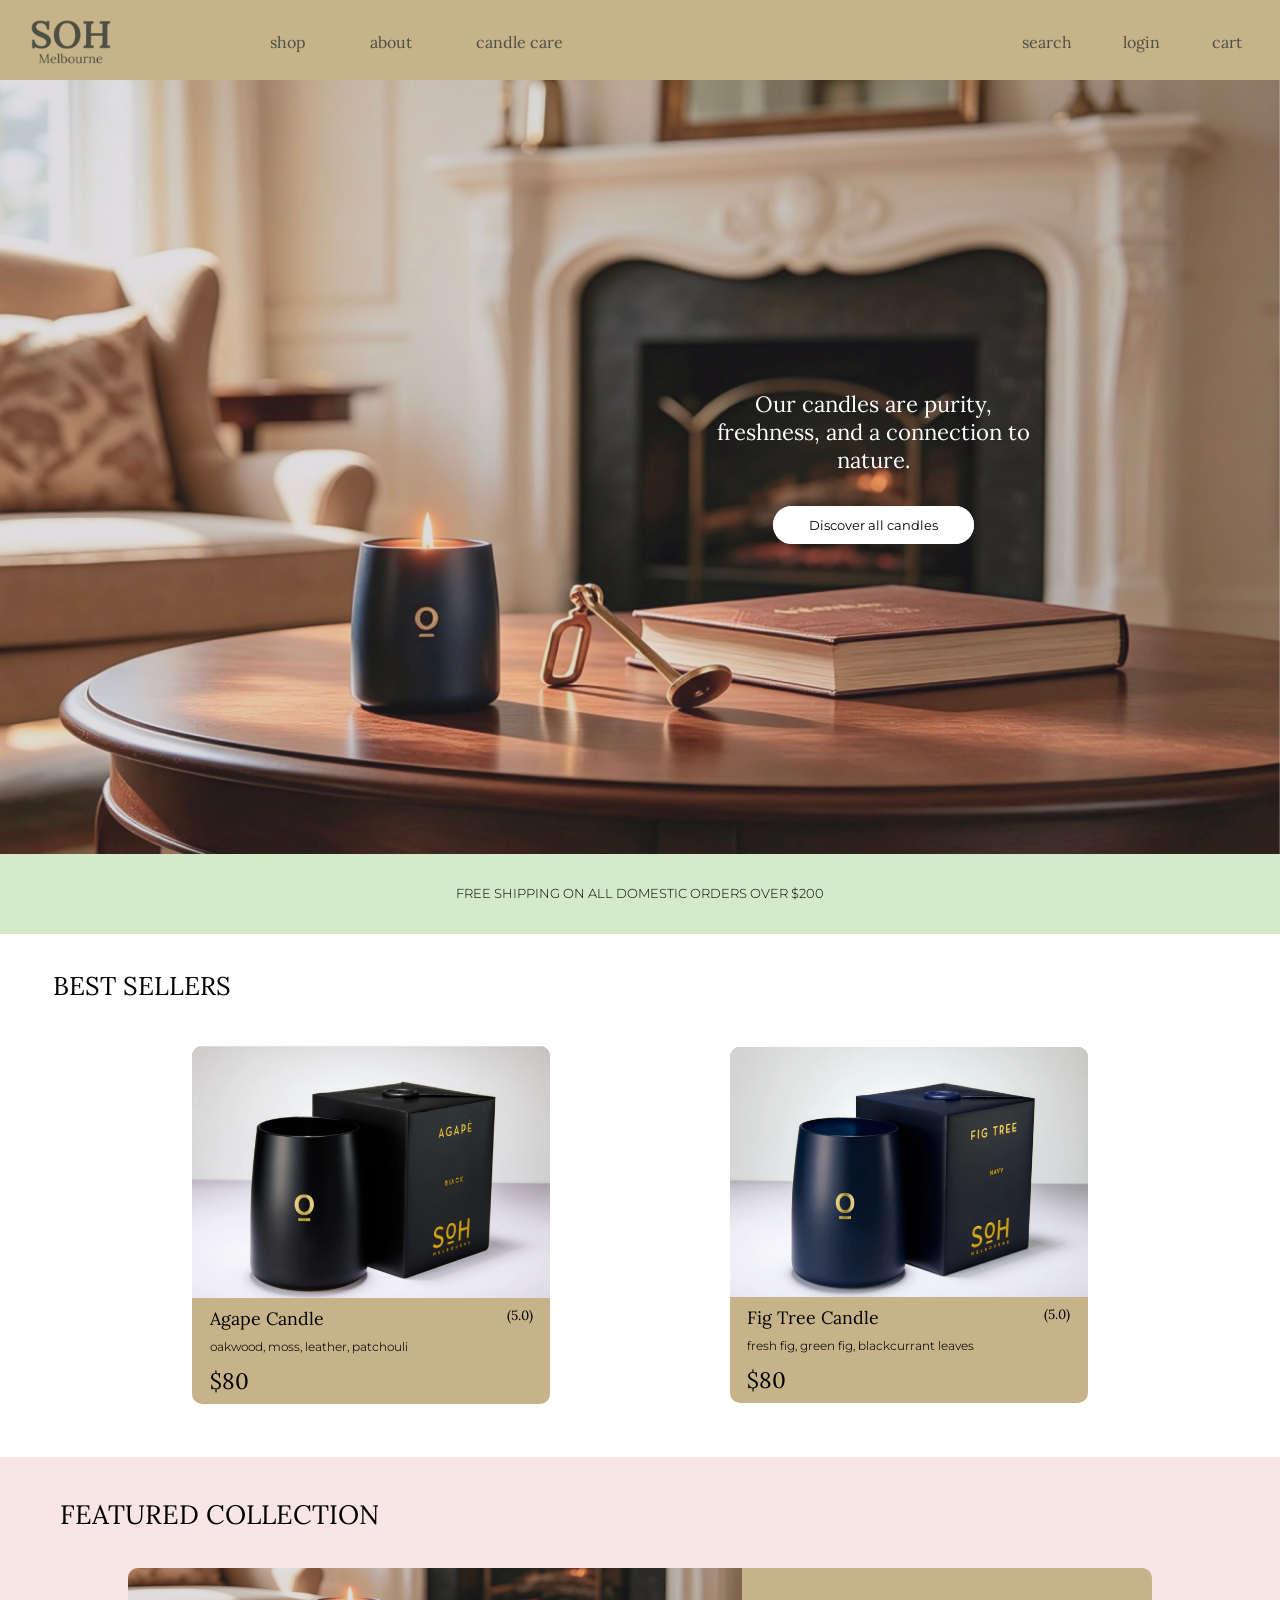
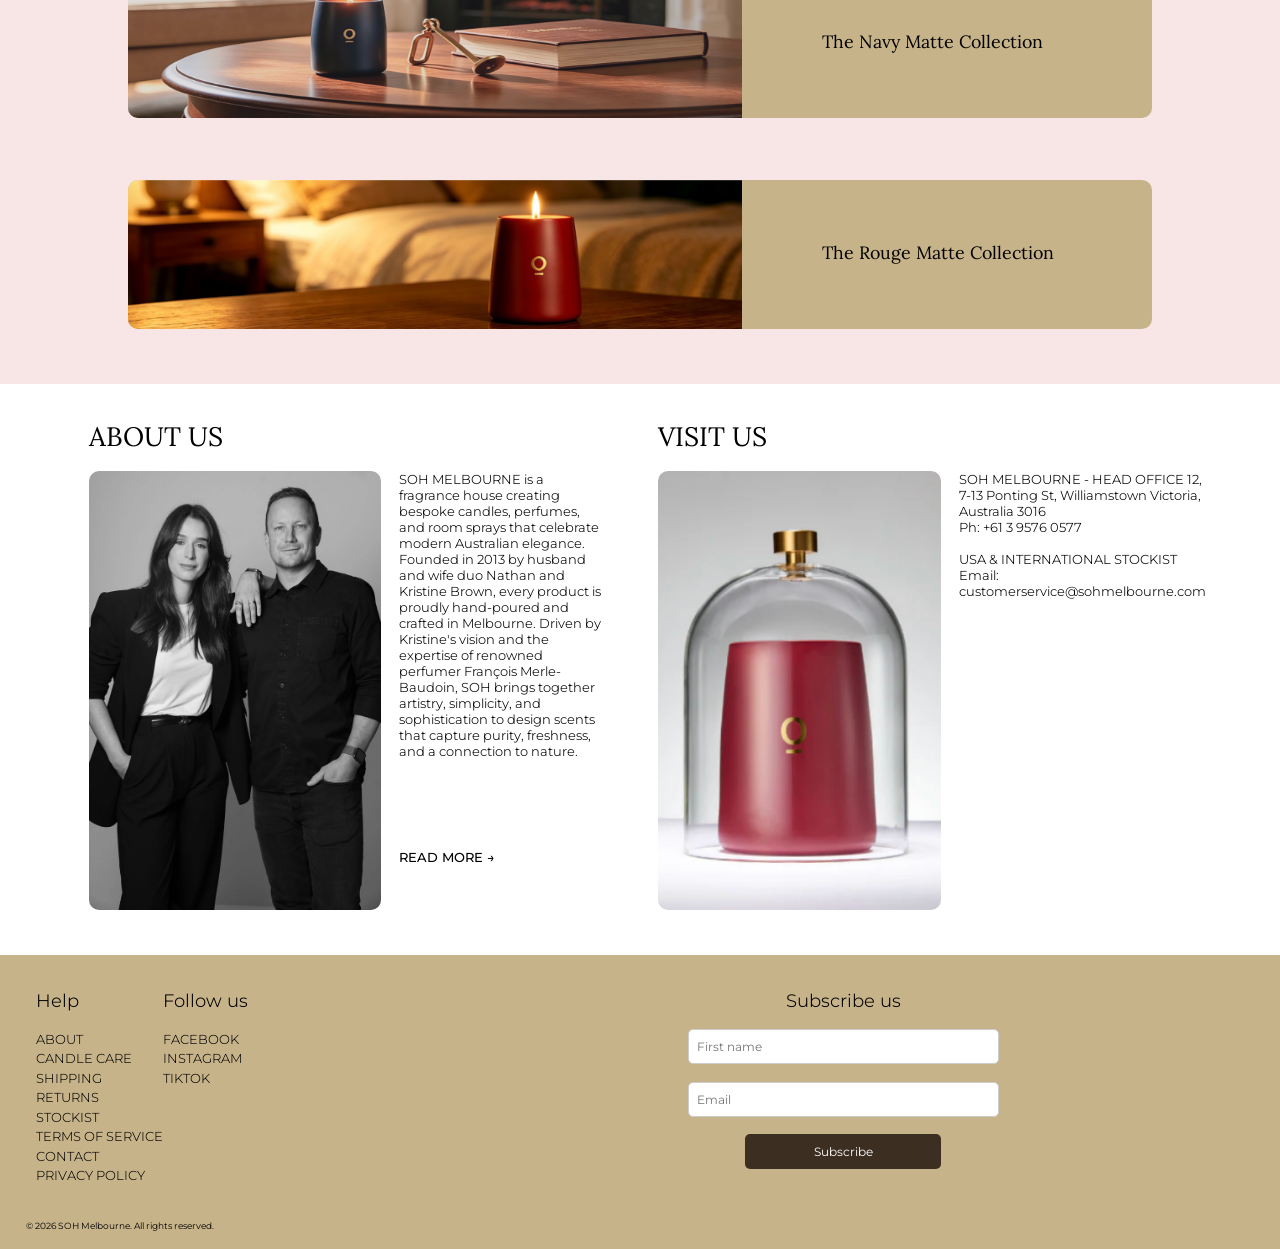
==== commit e2665f8c: "all responsive designs between two sizes" ====
--- a/index.html
+++ b/index.html
@@ -17,8 +17,14 @@
 <nav>
         <ul class="nav-menu">
             <li class="burger-menu">☰</li>
-            <li class="logo"><img src="media/logo.png" alt="soh logo"></li>
-            <li class="shop-dropdown nav-item-left"><span class="nav-item-left-shop">shop</span>
+            <a href="index.html">
+                <li class="logo"><img src="media/logo.png" alt="soh logo"></li>
+            </a>
+            <li class="shop-dropdown nav-item-left">
+                <span class="nav-item-left-shop">shop
+                    <div class="nav-shop-underline"></div>
+                </span>
+
                 <div class="dropdown">
 
                     <div class="dropdown-column">
@@ -55,7 +61,10 @@
             <li class="nav-item-left">candle care</li>
 
             <div class="nav-right">
-                <li class="search-dropdown"><span class="nav-item-left-search">search</span>
+                <li class="search-dropdown">
+                    <span class="nav-item-left-search">search
+                        <div class="nav-search-underline"></div>
+                    </span>
 
                 <div class="search-dropdown-section">
                     <div class="insert-search">
@@ -78,6 +87,7 @@
                 <li class="nav-item-right">login</li>
                 <li class="nav-item-right">
                     <span id="nav-cart">cart</span>
+
                     <section class="quick-cart-section">
                         <div class="quick-cart-shipping-and-quantity">
                             <p class="quick-cart-afteradding-number">
@@ -105,25 +115,28 @@
 
         <div class="mobile-dropdown">
             <div class="mobile-dropdown-section">
-                <h3>Shop</h3>
-                <div class="mobile-devided-line"></div>
-                <h4>Shop by scent</h4>
-                <ul>
-                    <li>Floral</li>
-                    <li>Green & Botanical</li>
-                    <li>Fig Focus</li>
-                    <li>Marine & Fresh</li>
-                    <li>Smoky / Leather / Tobacco</li>
-                    <li class="dropdown-column-li" data-scent="Woody">Woody</li>
-                    <li>Seasonal</li>
-                </ul>
-                <h4>Shop by collection</h4>
-            </div>
-
-            <div class="mobile-devided-line"></div>
-            <h3>About</h3>
-
-            <h3>Candle care</h3>
+                <h3 class="mobile-dropdown-shop">Shop</h3>
+
+                <div class="mobile-dropdown-shop-section">
+                    <div class="mobile-devided-line"></div>
+                    <h4 class="mobile-scent-dropdown">Shop by scent</h4>
+                    <ul class="mobile-scent-section">
+                        <li>Floral</li>
+                        <li>Green & Botanical</li>
+                        <li>Fig Focus</li>
+                        <li>Marine & Fresh</li>
+                        <li>Smoky / Leather / Tobacco</li>
+                        <li class="dropdown-column-li" data-scent="Woody">Woody</li>
+                        <li>Seasonal</li>
+                    </ul>
+                    <h4>Shop by collection</h4>
+                    <div class="mobile-devided-line"></div>
+                </div>
+
+                <h3>About</h3>
+
+                <h3>Candle care</h3>
+            </div>
 
         </div>
 </nav>
@@ -213,7 +226,7 @@
                 hand-poured and crafted in Melbourne. Driven by Kristine's vision and the expertise 
                 of renowned perfumer François Merle-Baudoin, SOH brings together artistry, simplicity, 
                 and sophistication to design scents that capture purity, freshness, and a connection 
-                to nature.</p><br><br><br>
+                to nature.</p><br class="br"><br class="br"><br class="br">
                 <p class="read-more">READ MORE →</p>
                 </div>
             </div>   
--- a/style.css
+++ b/style.css
@@ -62,12 +62,37 @@
     position: relative;
 }
 
+.mobile-dropdown {
+  display: none;
+}
+
 /* drop down section */
 .nav-item-left-shop, .nav-item-left-search{
     height: 5rem;
     display: flex;
     align-items: center;
     margin-left: clamp(1rem, 5vw, 5rem);
+}
+
+.nav-item-left-shop,
+.nav-item-left-search{
+    position:relative;
+}
+
+.nav-shop-underline,
+.nav-search-underline{
+    display:none;
+    position:absolute;
+    left:0;
+    bottom:2vh;
+    width:100%;
+    height:1px;
+    background:#4D4F44;
+}
+
+.nav-shop-underline.active,
+.nav-search-underline.active{
+    display:block;
 }
 
 .shop-dropdown, .nav-right{
@@ -182,7 +207,7 @@
 
 .homepage-image{
     width:100%;
-    height: calc( 100vh - 5rem);
+    height: auto;
     display: block;
 }
 
@@ -230,7 +255,7 @@
 .bestsellers{
     display: block;
     background-color: #ffffff;
-    width: 100vw;
+    width: 100%;
     padding-bottom: clamp(1rem, 4.88vh, 3.13rem);
     height: auto;
 }
@@ -668,18 +693,19 @@
 
 }
 .productlists-onerow{
-    display: flex;
+  display: flex;
   flex-wrap: wrap;
-  justify-content: center;
+  justify-content: flex-start;
   gap: 1rem;
   margin-bottom: 1rem;
+  padding: 0 clamp(1rem, 4vw, 3rem);
 }
 
 .productlists-card{
     display: flex;
     flex-direction: column;
-    margin: clamp(0.5rem, 2.93vh, 1.88rem) auto;
-    width: 31%;
+    margin: clamp(0.5rem, 2.93vh, 1.88rem) 0;
+    width: calc((100% - 2rem) / 3);
     background-color: #D4EAC8;
     border-radius: 10px;
     text-decoration: none;
@@ -729,15 +755,33 @@
 }
 
 /* product page */
+
 .product-information-layout{
     display: flex;
     flex-direction: row;
 }
+.back-to-products{
+    margin-top: 4vh;
+    margin-left: 2vw;
+}
+
+.back-to-products a{
+    text-decoration: none;
+    color: #4D4F44;
+    font-family: 'Montserrat','Lora',sans-serif;
+    font-size: 1rem;
+    font-weight: 400;
+}
+
+.back-to-products a:hover{
+    opacity: 0.7;
+}
+
 .product-image-section{
     display: flex;
     flex-direction: column;
-    margin-top: clamp(1rem, 3vh,10rem);
-    margin-left: clamp(1.5rem, 7vw,10rem);
+    margin-top: 2vh;
+    margin-left: clamp(0.5rem, 2vw,10rem);
     margin-bottom: clamp(1.5rem, 3vh,10rem);
 }
 .product-image{
@@ -752,6 +796,7 @@
 .product-detailed-information{
     display: flex;
     flex-direction: column;
+    width: clamp(10rem, 45vw, 36rem);
     margin-top: clamp(1rem, 3vh,10rem);
     margin-left: clamp(1.5rem, 5vw,10rem);
     margin-bottom: clamp(1.5rem, 3vh,10rem);
@@ -1203,6 +1248,7 @@
     display: flex;
     flex-direction: column;
     gap: 1rem; 
+    width: clamp(18rem, 32vw, 30rem);
 }
 .cart-item-title{
     font-size: clamp(0.9rem, 2.3vw, 2rem);
@@ -1215,9 +1261,9 @@
     padding-bottom: clamp(0.5rem, 3vh, 2rem);
 }
 .cart-row-price-count{
-    display: flex;
-    flex-direction: row;
-    justify-content: space-between;
+    display: grid;
+    grid-template-columns: 8rem 10rem;
+    align-items: center;
 }
 .cart-item-price{
     font-size:clamp(0.5rem, 2vw, 1.8rem);
@@ -1226,25 +1272,30 @@
 .quantity-count{
     display: flex;
     flex-direction: row;
+    justify-content: flex-start;
 }
 .cart-quantity-minus{
     width: clamp(0.5rem, 3.7vw, 3.7rem);
     border-radius: 10px 0 0 10px;
     font-size: clamp(0.5rem, 1.3vw, 1.2rem);
-    border: none;
+    border: 1px solid #000;
+    height: 3vh;
 }
 .cart-quantity-input{
     width: clamp(0.5rem, 3vw, 2.7rem);
     border-radius: 0;
-    border: none;
     text-align: center;
+    border: 1px solid #000;
+    height: 3vh;
 }
 .cart-quantity-plus{
     width: clamp(0.5rem, 3.7vw, 3.7rem);
     border-radius: 0 10px 10px 0;
-    border: none;
     font-size: clamp(0.5rem, 1.3vw, 2.3rem);
-}
+    border: 1px solid #000;
+    height: 3vh;
+}
+
 .remove{
     border: none;
     width: fit-content;
@@ -1504,6 +1555,7 @@
 .payment-successfully p{
     font-size: clamp(0.5rem, 1.5vw, 1.5rem);
 }
+
 .payment-successfully button{
     width: clamp(10rem, 25vw, 23rem);
     height: clamp(3rem, 7vh, 4.5rem);
@@ -1516,27 +1568,610 @@
     font-weight: 100;
 }
 
-@media (max-width){
-
-}
-@media (max-width: 390px) {
-  html,
-  body {
-    width: 100%;
-    overflow-x: hidden;
-  }
-
-  /* nav */
+@media (max-width: 1100px) {
+
+  .filter-quantity,
+  .filter-price,
+  .filter-sortby,
+  .filter-collection {
+    min-width: 0;
+    font-size: 0.7rem;
+  }
+
+  .filter-price {
+    gap: 10vw;
+    font-size: 0.7rem;
+  }
+
+
+  .filter-sortby-title,
+  .filter-sortby-right,
+  .filter-collection-title {
+    width: 100%;
+    min-width: 0;
+  }
+
+  .filter-sortby-right {
+    gap: 2vw;
+    justify-content: space-between;
+  }
+
+  .filter-collection-title {
+    gap: 2vw;
+    justify-content: space-between;
+  }
+}
+@media (max-width: 1003px){
+    .back-to-products{
+        display: none;
+    }
+}
+
+@media (max-width: 530px){
+    .product-information-layout{
+    display: flex;
+    flex-direction: row;
+    align-items: flex-start;
+    gap: 1.4rem;
+    padding: 1.4rem 1.3rem;
+}
+
+  .product-image-section{
+    margin: 0;
+    width: 50%;
+  }
+
+  .product-image,
+  .product-image-bottom{
+    width: 100%;
+  }
+
+  .product-detailed-information{
+    margin: 0;
+    width: 50%;
+  }
+
+  .textinfo-title{
+    font-size: 1.25rem;
+    padding-bottom: 1rem;
+    line-height: 1.1;
+  }
+
+  .textinfo-p,
+  .textinfo-p-kg{
+    font-size: 0.65rem;
+    line-height: 1.2;
+  }
+
+  .textinfo-fragrance-section{
+    margin-top: 1rem;
+  }
+
+  .textinfo-fragrance-title{
+    font-size: 0.75rem;
+    padding-bottom: 0.7rem;
+  }
+
+  .textinfo-p-kg{
+    margin: 1rem 0;
+  }
+
+  .product-description{
+    width: 100%;
+    margin-bottom: 1rem;
+  }
+
+  .product-description-trigger,
+  .product-description-trigger-two,
+  .product-description-trigger-three{
+    height: 1.6rem;
+    padding-left: 0.8rem;
+  }
+
+  .product-description-title,
+  .product-description-title-two,
+  .product-description-title-three{
+    font-size: 0.65rem;
+  }
+
+  .product-description-dropdown,
+  .product-description-dropdown-two,
+  .product-description-dropdown-three{
+    font-size: 0.6rem;
+  }
+
+  .add-to-cart,
+  .check-out{
+    width: 6.5rem;
+    height: 1.5rem;
+    font-size: 0.6rem;
+    border-radius: 20px;
+  }
+
+  .feedback-title{
+    font-size: 1.6rem;
+    padding-top: 1.5rem;
+  }
+
+  .feedback-title-rating{
+    font-size: 0.8rem;
+  }
+
+  .feedback-title-button,
+  .load{
+    width: 7rem;
+    height: 1.4rem;
+    font-size: 0.7rem;
+    border-radius: 20px;
+  }
+
+  .feedback-filter{
+    padding: 0.8rem 1rem;
+  }
+
+  .feedback-filter-text{
+    font-size: 0.8rem;
+  }
+
+  .reviews-jessie{
+    padding: 1rem;
+  }
+
+  .review-rate{
+    font-size: 0.85rem;
+  }
+
+  .review-name,
+  .review-comments,
+  .review-content,
+  .reviews-right{
+    font-size: 0.7rem;
+  }
+
+  .review-verified{
+    width: 5.5rem;
+    height: 1.2rem;
+    font-size: 0.6rem;
+  }
+
+  .recommendations{
+    padding: 1.5rem 1.7rem;
+  }
+
+  .recommendations-title{
+    font-size: 1.5rem;
+  }
+
+  .recommendations-product-cards{
+    gap: 1rem;
+    overflow: hidden;
+  }
+
+  .recommendations-card{
+    width: 48%;
+    margin-top: 1rem;
+  }
+
+  .recommendations-card:nth-child(3){
+    display: none;
+  }
+
+  .recommendations-card-title,
+  .recommendations-card-prices{
+    font-size: 0.7rem;
+  }
+
+  .recommendations-card-info,
+  .recommendations-card-rating{
+    font-size: 0.45rem;
+  }
+}
+
+@media (max-width: 860px){
+    /* quick cart */
+.quick-cart-section{
+    right: -1.5rem;
+    width: 40vw;
+    padding: 1rem;
+    gap: 1rem;
+    height: auto;
+  }
+
+  .quick-cart-afteradding-number{
+    font-size: 0.8rem;
+  }
+
+  .quick-cart-free-shipping{
+    font-size: 0.5rem;
+  }
+
+  .quick-cart-item-one{
+    gap: 0.7rem;
+  }
+
+  .quick-cart-item-one-image{
+    width: 6rem;
+    height: 5.8rem;
+    object-fit: cover;
+  }
+
+  .quick-cart-item-right{
+    flex: 1;
+  }
+
+  .quick-cart-item-title{
+    font-size: 0.7rem;
+    padding-bottom: 0.3rem;
+  }
+
+  .quick-cart-item-scents{
+    font-size: 0.5rem;
+    line-height: 1.2;
+  }
+
+  .quick-cart-row-price-count{
+    align-items: center;
+  }
+
+  .quick-cart-item-price{
+    font-size: 0.7rem;
+  }
+
+  .quick-cart-quantity-minus,
+  .quick-cart-quantity-plus{
+    width: 2rem;
+    height: 1.2rem;
+    font-size: 0.7rem;
+  }
+
+  .quick-cart-quantity-input{
+    width: 2rem;
+    height: 1.2rem;
+    font-size: 0.7rem;
+  }
+
+  .quick-cart-subtotal{
+    margin:0 -1rem;
+  }
+
+  .quick-cart-right-subtotal{
+    padding: 2vw 4vh 0 4vh;
+  }
+
+  .quick-cart-right-subtotal-text,
+  .quick-cart-right-subtotal-price{
+    font-size: 0.8rem;
+  }
+
+  .quick-cart-right-tax{
+    font-size: 0.5rem;
+    padding-left: 2rem;
+  }
+
+  .quick-order-notes{
+    height: 3.5rem;
+    border-radius: 10px;
+    font-size: 0.7rem;
+    margin-bottom: 2vh;
+  }
+
+  .quick-cart-page-buttons{
+    gap: 1vh;
+  }
+  .quick-cart-right-check-out,
+  .quick-cart-right-continue-shopping{
+    width: 11rem;
+    height: 2rem;
+    border-radius: 20px;
+    font-size: 0.7rem;
+  }
+}
+
+@media (max-width: 710px){
+    /* cart page */
+
+  .cart-section{
+    height: auto;
+    align-items: flex-start;
+    padding: 0.8rem 1rem 1.5rem;
+  }
+
+  .cart-free-shipping{
+    font-size: 0.65rem;
+    margin-left: 6.3rem;
+    margin-bottom: 0.7rem;
+  }
+
+  .cart-left-right{
+    display: grid;
+    grid-template-columns: 68% 32%;
+    gap: 0.6rem;
+    width: 100%;
+  }
+
+  .cart-left{
+    gap: 0.8rem;
+  }
+
+  .cart-afteradding-number{
+    font-size: 0.85rem;
+  }
+
+  .cart-items{
+    gap: 0.9rem;
+  }
+
+  .cart-item-one{
+    gap: 0.7rem;
+    align-items: flex-start;
+  }
+
+  .cart-item-one-image{
+    width: 6.5rem;
+    height: 5.5rem;
+    object-fit: cover;
+    border-radius: 10px;
+  }
+
+  .cart-item-right{
+    gap: 0.2rem;
+    flex: 1;
+  }
+
+  .cart-item-title{
+    font-size: 0.85rem;
+    padding-bottom: 0.1rem;
+  }
+
+  .cart-item-scents{
+    font-size: 0.5rem;
+    line-height: 1.2;
+    padding-bottom: 0.1rem;
+  }
+
+  .cart-row-price-count{
+    display: flex;
+    flex-direction: row;
+    justify-content: flex-start;
+    gap: 1rem;
+  }
+
+  .cart-item-price{
+    font-size: 1.2rem;
+  }
+
+  .quantity-count{
+    display: flex;
+    justify-content: flex-start;
+  }
+
+  .cart-quantity-minus,
+  .cart-quantity-plus,
+  .cart-quantity-input{
+    width: 5vw;
+    height: 2vh;
+    font-size: 0.7rem;
+    border: 0.5px solid #000;
+    text-align: center;
+  }
+
+  .remove{
+    font-size: 0.5rem;
+  }
+
+  .cart-right{
+    width: 100%;
+    padding-top: 3.5vh;
+  }
+
+  .order-notes{
+    width: 100%;
+    height: 4.8rem;
+    margin-bottom: 0.8rem;
+    font-size: 0.65rem;
+    box-sizing: border-box;
+  }
+
+  .cart-page-buttons{
+    gap: 0.5rem;
+  }
+
+  .cart-right-check-out,
+  .cart-right-continue-shopping{
+    width: 100%;
+    height: 1.7rem;
+    border-radius: 20px;
+    font-size: 0.6rem;
+  }
+
+  .cart-right-subtotal-text,
+  .cart-right-subtotal-price{
+    font-size: 0.85rem;
+  }
+
+  .cart-right-tax{
+    position: static;
+    margin-top: 0.2rem;
+    font-size: 0.45rem;
+  }
+}
+
+@media (max-width: 648px){
+    .quick-cart-section{
+        width: 50vw;
+    }
+}
+
+@media (max-width: 580px){
+/* delivery page */
+
+  .delivery-page-nav{
+    height: 3rem;
+  }
+
+  .delivery-page-nav-image{
+    height: 3rem;
+  }
+
+  .delivery-page-main{
+    display: flex;
+    flex-direction: column;
+    padding: 0.8rem 1rem 1.5rem;
+  }
+
+  .delivery-form{
+    padding: 0;
+  }
+
+  .mobile-order-summary{
+    display: flex;
+    justify-content: space-between;
+    border-bottom: 1px solid #000;
+    padding: 0.5rem 0 0.7rem;
+    margin-bottom: 0.5rem;
+  }
+
+  .mobile-order-summary h2,
+  .mobile-order-summary p{
+    font-size: 0.95rem;
+    font-weight: bold;
+  }
+
+  .delivery-form-title{
+    text-align: center;
+    text-transform: uppercase;
+    font-size: 0.7rem;
+    font-weight: bold;
+    margin-top: 0.5rem;
+  }
+
+  .delivery-form input{
+    height: 1.45rem;
+    border-radius: 20px;
+    font-size: 0.55rem;
+    margin: 0.4rem 0;
+    box-sizing: border-box;
+  }
+
+  .form-row{
+    gap: 0.5rem;
+  }
+
+  .form-row .address{
+    flex: 2;
+  }
+
+  .form-row .postcode{
+    flex: 1;
+  }
+
+  .form-payment-box{
+    padding: 0.3rem 0.8rem;
+    margin-top: 0.5rem;
+    border-radius: 10px 10px 0 0;
+  }
+
+  .card{
+    font-size: 0.55rem;
+  }
+
+  .form-payment-box-input{
+    padding: 0.3rem 0.8rem;
+    border-radius: 0 0 10px 10px;
+  }
+
+  .form-payment-box-input input{
+    height: 1.4rem;
+  }
+
+  .delivery-right{
+    background-color: transparent;
+    padding: 0;
+  }
+
+  #delivery-products{
+    border-top: 1px solid #000;
+    border-bottom: 1px solid #000;
+    padding: 1rem 0 0.5rem;
+    margin-top: 1.2rem;
+  }
+
+  .product{
+    gap: 1.6rem;
+    margin-bottom: 0.8rem;
+  }
+
+  .img-box{
+    width: 4.5rem;
+  }
+
+  .quantity{
+    --size: 0.9rem;
+    font-size: 0.5rem;
+  }
+
+  .product-info{
+    align-items: center;
+  }
+
+  .delivery-product-name,
+  .delivery-product-price{
+    font-size: 0.6rem;
+    font-weight: 100;
+  }
+
+  .total-section{
+    border-top: none;
+    align-items: stretch;
+    padding-top: 0.8rem;
+  }
+
+  .subtotal-box,
+  .shipping-box,
+  .total-price-box{
+    width: 100%;
+    margin: 0.15rem 0;
+  }
+
+  .subtotal-box-text,
+  .subtotal-box-price,
+  .subtotal-shipping,
+  .subtotal-shipping-price{
+    font-size: 0.8rem;
+  }
+
+  .delivery-page-total,
+  .delivery-page-total-price{
+    font-size: 1rem;
+  }
+
+  .delivery-page-button{
+    align-self: center;
+    margin-top: 0.5rem;
+  }
+
+  .payment-button{
+    width: 8rem;
+    height: 1.9rem;
+    border-radius: 10px;
+    font-size: 0.75rem;
+  }
+}
+@media (max-width: 652px){
+    .filter-featured-text,
+    .filter-price-inputs{
+        display: none;
+    }
+}
+
+@media (max-width: 840px) {
   nav {
-    height: 7vh;
+    height: 4rem;
   }
 
   .nav-menu {
     position: relative;
     height: 5rem;
-    display: flex;
-    align-items: center;
-    justify-content: center;
   }
 
   .burger-menu {
@@ -1554,10 +2189,10 @@
     position:absolute;
     top:6vh;
     left:0;
-    width:55%;
+    width:35%;
     height:auto;
     background:#C7B389;
-    padding:2rem 2rem 1rem 2rem;
+    padding:3vh 1vw 2vh 5vw;
     z-index:9999;
     }
 
@@ -1565,8 +2200,18 @@
     display:block;
     }
 
+.mobile-dropdown-shop-section,
+.mobile-scent-section{
+    display:none;
+}
+
+.mobile-dropdown-shop-section.active,
+.mobile-scent-section.active{
+    display:block;
+}
+
     .mobile-devided-line{
-    width:100%;
+    width:90%;
     height:1px;
     background:#4D4F44;
     margin:1rem 0;
@@ -1575,14 +2220,14 @@
 .mobile-dropdown h3{
     font-weight:300;
     margin-bottom:1rem;
-    font-size: 1rem;
+    font-size: 0.7rem;
 }
 
 .mobile-dropdown h4{
     margin-top:1rem;
     margin-bottom:0.5rem;
     font-weight:300;
-    font-size: 0.9rem;
+    font-size: 0.6rem;
     color: #000000;
 }
 
@@ -1600,14 +2245,18 @@
     color: #000000;
 }
 
+/* nav logo */
   .logo {
     position: absolute;
+    left: 50%;
+    top: 40%;
+    transform: translate(-50%, -50%);
     }
 
   .logo img {
     height: 3rem;
-    margin-bottom: 1rem;
-    }
+    display: block;
+    } 
 
   .shop-dropdown,
   .nav-item-left {
@@ -1633,9 +2282,12 @@
 
 /* search bar */
 .search-dropdown-section{
-    width: 55vw;
+    width: 35vw;
     gap: 1vh;
     right: -1.8rem;
+}
+.nav-search-underline{
+    bottom:1.8vh;
 }
 .insert-search{
     height: 2vh;
@@ -1664,10 +2316,143 @@
     font-size: 0.4rem;
 }
 
+  .homepage-image {
+    height: 60vh;
+    object-fit: cover;
+  }
+
+   .freeshipping {
+    height: 5vh;
+  }
+
+    .bestsellers-text{
+    font-size: 1.3rem;
+    font-weight: 100;
+    padding: 1rem;
+    padding-left: 2rem;
+    margin-top: 0.5rem;
+  }
+
+  .featured-title{
+    font-size: 1.3rem;
+    font-weight: 100;
+    padding: 1rem;
+    padding-left: 2rem;
+    padding-top: 3vh;
+    padding-bottom: 5vh;
+  }
+
+  .featured-collections {
+    height: auto;
+    padding-bottom: 1rem;
+  }
+
+  .collectioncards {
+    width: 70%;
+    height: 10vh;
+  }
+
+  .collection-cards-image {
+    height: auto;
+  }
+
+  .collection-cards-text{
+    padding: 2vh;
+    font-size: 0.7rem;
+  }
+
+  .aboutus {
+    height: auto;
+  }
+
+  .aboutus-allcards {
+    flex-direction: column;
+    align-items: center;
+  }
+
+  .aboutuscards {
+    width: 90%;
+    height: auto;
+    margin-bottom: 2rem;
+  }
+
+  .aboutus-cards-allinfo {
+    flex-direction: column;
+  }
+
+  .aboutus-image {
+    width: 100%;
+    height: auto;
+  }
+
+  .aboutus-text {
+    font-size: 0.8rem;
+    padding: 1rem 0;
+  }
+
+  .read-more{
+    padding: 0;
+  }
+  .br{
+    display: none;
+  }
+
+  .aboutus-title{
+    padding: 1rem 0;
+  }
+
+  .footer-section-without-copyrights{
+    display:flex;
+    flex-direction:row;
+    align-items:flex-start;
+}
+
+.footer-sections{
+    display:flex;
+    flex-direction:row;
+    gap:3rem;
+}
+
+.subscribe-section{
+    margin-left:auto;
+    width:auto;
+    padding-top:2rem;
+}
+}
+
+@media (max-width: 577px){
+    .search-dropdown-section{
+    width: 45vw;
+}
+}
+
+@media (max-width: 427px){
+    .search-dropdown-section{
+    width: 55vw;
+}
+} 
+
+@media (max-width: 490px){
+    .quick-cart-section{
+        width: 70vw;
+    }
+}
+
+@media (max-width: 390px) {
+  html,
+  body {
+    width: 100%;
+    overflow-x: hidden;
+  }
+
+  /* nav */
+    .mobile-dropdown{
+    width:55%;
+    }
+
   /* homepage */
   .homepage-image {
     height: 50vh;
-    object-fit: cover;
   }
 
   .hero-text {
@@ -1777,6 +2562,7 @@
 .footer-sections {
     flex-direction: column;
     padding: 0;
+    gap: 0;
 }
 
 .footer-title,
@@ -1900,11 +2686,13 @@
 }
 
 .productlists-onerow{
-    margin-bottom: 0;
+    justify-content: flex-start;
+    gap: 1rem;
+    padding: 0 1rem;
 }
 .productlists-card {
-    width: 45%;
-    margin: 0;
+    width: calc((100% - 1rem) / 2);
+    margin: 1rem 0;
 }
 .productlists-card-title,
 .productlists-card-prices,
@@ -1915,559 +2703,20 @@
 .productlists-card-info{
     font-size: 0.5rem;
 }
-
-/* product page */
-  .product-information-layout{
-    display: flex;
-    flex-direction: row;
-    align-items: flex-start;
-    gap: 1.4rem;
-    padding: 1.4rem 1.3rem;
-  }
-
-  .product-image-section{
-    margin: 0;
-    width: 50%;
-  }
-
-  .product-image,
-  .product-image-bottom{
-    width: 100%;
-  }
-
-  .product-detailed-information{
-    margin: 0;
-    width: 50%;
-  }
-
-  .textinfo-title{
-    font-size: 1.25rem;
-    padding-bottom: 1rem;
-    line-height: 1.1;
-  }
-
-  .textinfo-p,
-  .textinfo-p-kg{
-    font-size: 0.65rem;
-    line-height: 1.2;
-  }
-
-  .textinfo-fragrance-section{
-    margin-top: 1rem;
-  }
-
-  .textinfo-fragrance-title{
-    font-size: 0.75rem;
-    padding-bottom: 0.7rem;
-  }
-
-  .textinfo-p-kg{
-    margin: 1rem 0;
-  }
-
-  .product-description{
-    width: 100%;
-    margin-bottom: 1rem;
-  }
-
-  .product-description-trigger,
-  .product-description-trigger-two,
-  .product-description-trigger-three{
-    height: 1.6rem;
-    padding-left: 0.8rem;
-  }
-
-  .product-description-title,
-  .product-description-title-two,
-  .product-description-title-three{
-    font-size: 0.65rem;
-  }
-
-  .product-description-dropdown,
-  .product-description-dropdown-two,
-  .product-description-dropdown-three{
-    font-size: 0.6rem;
-  }
-
-  .add-to-cart,
-  .check-out{
-    width: 6.5rem;
-    height: 1.5rem;
-    font-size: 0.6rem;
-    border-radius: 20px;
-  }
-
-  .feedback-title{
-    font-size: 1.6rem;
-    padding-top: 1.5rem;
-  }
-
-  .feedback-title-rating{
-    font-size: 0.8rem;
-  }
-
-  .feedback-title-button,
-  .load{
-    width: 7rem;
-    height: 1.4rem;
-    font-size: 0.7rem;
-    border-radius: 20px;
-  }
-
-  .feedback-filter{
-    padding: 0.8rem 1rem;
-  }
-
-  .feedback-filter-text{
-    font-size: 0.8rem;
-  }
-
-  .reviews-jessie{
-    padding: 1rem;
-  }
-
-  .review-rate{
-    font-size: 0.85rem;
-  }
-
-  .review-name,
-  .review-comments,
-  .review-content,
-  .reviews-right{
-    font-size: 0.7rem;
-  }
-
-  .review-verified{
-    width: 5.5rem;
-    height: 1.2rem;
-    font-size: 0.6rem;
-  }
-
-  .recommendations{
-    padding: 1.5rem 1.7rem;
-  }
-
-  .recommendations-title{
-    font-size: 1.5rem;
-  }
-
-  .recommendations-product-cards{
-    gap: 1rem;
-    overflow: hidden;
-  }
-
-  .recommendations-card{
-    width: 48%;
-    margin-top: 1rem;
-  }
-
-  .recommendations-card:nth-child(3){
-    display: none;
-  }
-
-  .recommendations-card-title,
-  .recommendations-card-prices{
-    font-size: 0.7rem;
-  }
-
-  .recommendations-card-info,
-  .recommendations-card-rating{
-    font-size: 0.45rem;
-  }
-
-/* quick cart */
-.quick-cart-section{
-    right: -1.5rem;
-    width: 70vw;
-    padding: 1rem;
-    gap: 1rem;
-    height: auto;
-  }
-
-  .quick-cart-afteradding-number{
-    font-size: 0.8rem;
-  }
-
-  .quick-cart-free-shipping{
-    font-size: 0.5rem;
-  }
-
-  .quick-cart-item-one{
-    gap: 0.7rem;
-  }
-
-  .quick-cart-item-one-image{
-    width: 6rem;
-    height: 5.8rem;
-    object-fit: cover;
-  }
-
-  .quick-cart-item-right{
-    flex: 1;
-  }
-
-  .quick-cart-item-title{
-    font-size: 0.7rem;
-    padding-bottom: 0.3rem;
-  }
-
-  .quick-cart-item-scents{
-    font-size: 0.5rem;
-    line-height: 1.2;
-  }
-
-  .quick-cart-row-price-count{
-    align-items: center;
-  }
-
-  .quick-cart-item-price{
-    font-size: 0.7rem;
-  }
-
-  .quick-cart-quantity-minus,
-  .quick-cart-quantity-plus{
-    width: 2rem;
-    height: 1.2rem;
-    font-size: 0.7rem;
-  }
-
-  .quick-cart-quantity-input{
-    width: 2rem;
-    height: 1.2rem;
-    font-size: 0.7rem;
-  }
-
-  .quick-cart-subtotal{
-    margin:0 -1rem;
-  }
-
-  .quick-cart-right-subtotal{
-    padding: 2vw 4vh 0 4vh;
-  }
-
-  .quick-cart-right-subtotal-text,
-  .quick-cart-right-subtotal-price{
-    font-size: 0.8rem;
-  }
-
-  .quick-cart-right-tax{
-    font-size: 0.5rem;
-    padding-left: 2rem;
-  }
-
-  .quick-order-notes{
-    height: 3.5rem;
-    border-radius: 10px;
-    font-size: 0.7rem;
-    margin-bottom: 2vh;
-  }
-
-  .quick-cart-page-buttons{
-    gap: 1vh;
-  }
-  .quick-cart-right-check-out,
-  .quick-cart-right-continue-shopping{
-    width: 11rem;
-    height: 2rem;
-    border-radius: 20px;
-    font-size: 0.7rem;
-  }
-
-/* cart page */
-
-  .cart-section{
-    height: auto;
-    align-items: flex-start;
-    padding: 0.8rem 1rem 1.5rem;
-  }
-
-  .cart-free-shipping{
-    font-size: 0.65rem;
-    margin-left: 6.3rem;
-    margin-bottom: 0.7rem;
-  }
-
-  .cart-left-right{
-    display: grid;
-    grid-template-columns: 68% 32%;
-    gap: 0.6rem;
-    width: 100%;
-  }
-
-  .cart-left{
-    gap: 0.8rem;
-  }
-
-  .cart-afteradding-number{
-    font-size: 0.85rem;
-  }
-
-  .cart-items{
-    gap: 0.9rem;
-  }
-
-  .cart-item-one{
-    gap: 0.7rem;
-    align-items: flex-start;
-  }
-
-  .cart-item-one-image{
-    width: 5.5rem;
-    height: 4.5rem;
-    object-fit: cover;
-    border-radius: 10px;
-  }
-
-  .cart-item-right{
-    gap: 0.25rem;
-    flex: 1;
-  }
-
-  .cart-item-title{
-    font-size: 0.85rem;
-    padding-bottom: 0.1rem;
-  }
-
-  .cart-item-scents{
-    font-size: 0.58rem;
-    line-height: 1.2;
-    padding-bottom: 0.3rem;
-  }
-
-  .cart-row-price-count{
-    align-items: center;
-  }
-
-  .cart-item-price{
-    font-size: 1.2rem;
-  }
-
-  .quantity-count{
-    margin-left: 0.5rem;
-  }
-
-  .cart-quantity-minus,
-  .cart-quantity-plus{
-    width: 1.6rem;
-    height: 1rem;
-    border: none;
-    font-size: 0.7rem;
-  }
-
-  .cart-quantity-input{
-    width: 1.6rem;
-    height: 1rem;
-    border: none;
-    font-size: 0.7rem;
-  }
-
-  .remove{
-    font-size: 0.5rem;
-  }
-
-  .cart-right{
-    width: 100%;
-    padding-top: 3.5vh;
-  }
-
-  .order-notes{
-    width: 100%;
-    height: 4.8rem;
-    margin-bottom: 0.8rem;
-    font-size: 0.65rem;
-    box-sizing: border-box;
-  }
-
-  .cart-page-buttons{
-    gap: 0.5rem;
-  }
-
-  .cart-right-check-out,
-  .cart-right-continue-shopping{
-    width: 100%;
-    height: 1.7rem;
-    border-radius: 20px;
-    font-size: 0.6rem;
-  }
-
-  .cart-right-subtotal-text,
-  .cart-right-subtotal-price{
-    font-size: 0.85rem;
-  }
-
-  .cart-right-tax{
-    position: static;
-    margin-top: 0.2rem;
-    font-size: 0.45rem;
-  }
-
-  /* delivery page */
-
-  .delivery-page-nav{
-    height: 3rem;
-  }
-
-  .delivery-page-nav-image{
-    height: 3rem;
-  }
-
-  .delivery-page-main{
-    display: flex;
-    flex-direction: column;
-    padding: 0.8rem 1rem 1.5rem;
-  }
-
-  .delivery-form{
-    padding: 0;
-  }
-
-  .mobile-order-summary{
-    display: flex;
-    justify-content: space-between;
-    border-bottom: 1px solid #000;
-    padding: 0.5rem 0 0.7rem;
-    margin-bottom: 0.5rem;
-  }
-
-  .mobile-order-summary h2,
-  .mobile-order-summary p{
-    font-size: 0.95rem;
-    font-weight: bold;
-  }
-
-  .delivery-form-title{
-    text-align: center;
-    text-transform: uppercase;
-    font-size: 0.7rem;
-    font-weight: bold;
-    margin-top: 0.5rem;
-  }
-
-  .delivery-form input{
-    height: 1.45rem;
-    border-radius: 20px;
-    font-size: 0.55rem;
-    margin: 0.4rem 0;
-    box-sizing: border-box;
-  }
-
-  .form-row{
-    gap: 0.5rem;
-  }
-
-  .form-row .address{
-    flex: 2;
-  }
-
-  .form-row .postcode{
-    flex: 1;
-  }
-
-  .form-payment-box{
-    padding: 0.3rem 0.8rem;
-    margin-top: 0.5rem;
-    border-radius: 10px 10px 0 0;
-  }
-
-  .card{
-    font-size: 0.55rem;
-  }
-
-  .form-payment-box-input{
-    padding: 0.3rem 0.8rem;
-    border-radius: 0 0 10px 10px;
-  }
-
-  .form-payment-box-input input{
-    height: 1.4rem;
-  }
-
-  .delivery-right{
-    background-color: transparent;
-    padding: 0;
-  }
-
-  #delivery-products{
-    border-top: 1px solid #000;
-    border-bottom: 1px solid #000;
-    padding: 1rem 0 0.5rem;
-    margin-top: 1.2rem;
-  }
-
-  .product{
-    gap: 1.6rem;
-    margin-bottom: 0.8rem;
-  }
-
-  .img-box{
-    width: 4.5rem;
-  }
-
-  .quantity{
-    --size: 0.9rem;
-    font-size: 0.5rem;
-  }
-
-  .product-info{
-    align-items: center;
-  }
-
-  .delivery-product-name,
-  .delivery-product-price{
-    font-size: 0.6rem;
-    font-weight: 100;
-  }
-
-  .total-section{
-    border-top: none;
-    align-items: stretch;
-    padding-top: 0.8rem;
-  }
-
-  .subtotal-box,
-  .shipping-box,
-  .total-price-box{
-    width: 100%;
-    margin: 0.15rem 0;
-  }
-
-  .subtotal-box-text,
-  .subtotal-box-price,
-  .subtotal-shipping,
-  .subtotal-shipping-price{
-    font-size: 0.8rem;
-  }
-
-  .delivery-page-total,
-  .delivery-page-total-price{
-    font-size: 1rem;
-  }
-
-  .delivery-page-button{
-    align-self: center;
-    margin-top: 0.5rem;
-  }
-
-  .payment-button{
-    width: 8rem;
-    height: 1.9rem;
-    border-radius: 10px;
-    font-size: 0.75rem;
-  }
-}
-
-
-
-
-
-
-
-
-
-
-
-
-
-
-
-
+}
+
+
+
+
+
+
+
+
+
+
+
+
+
+
+
+
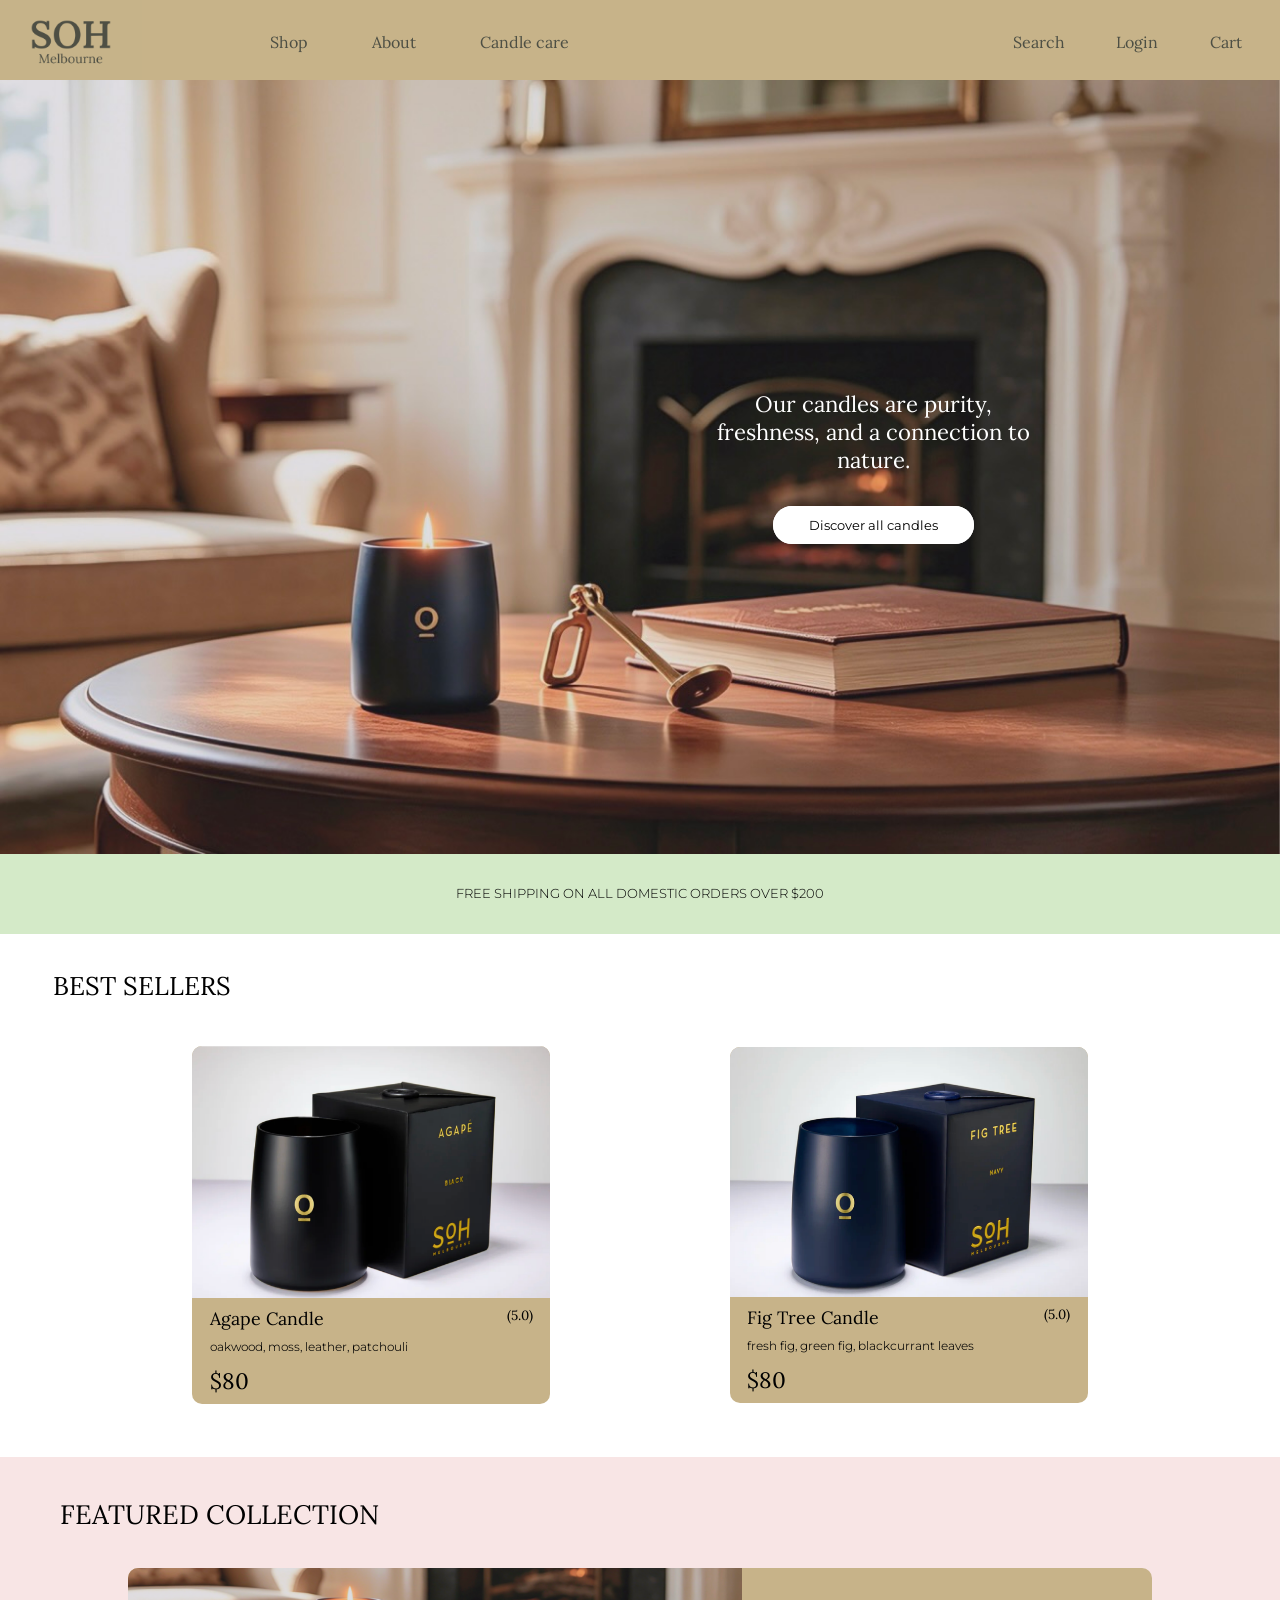
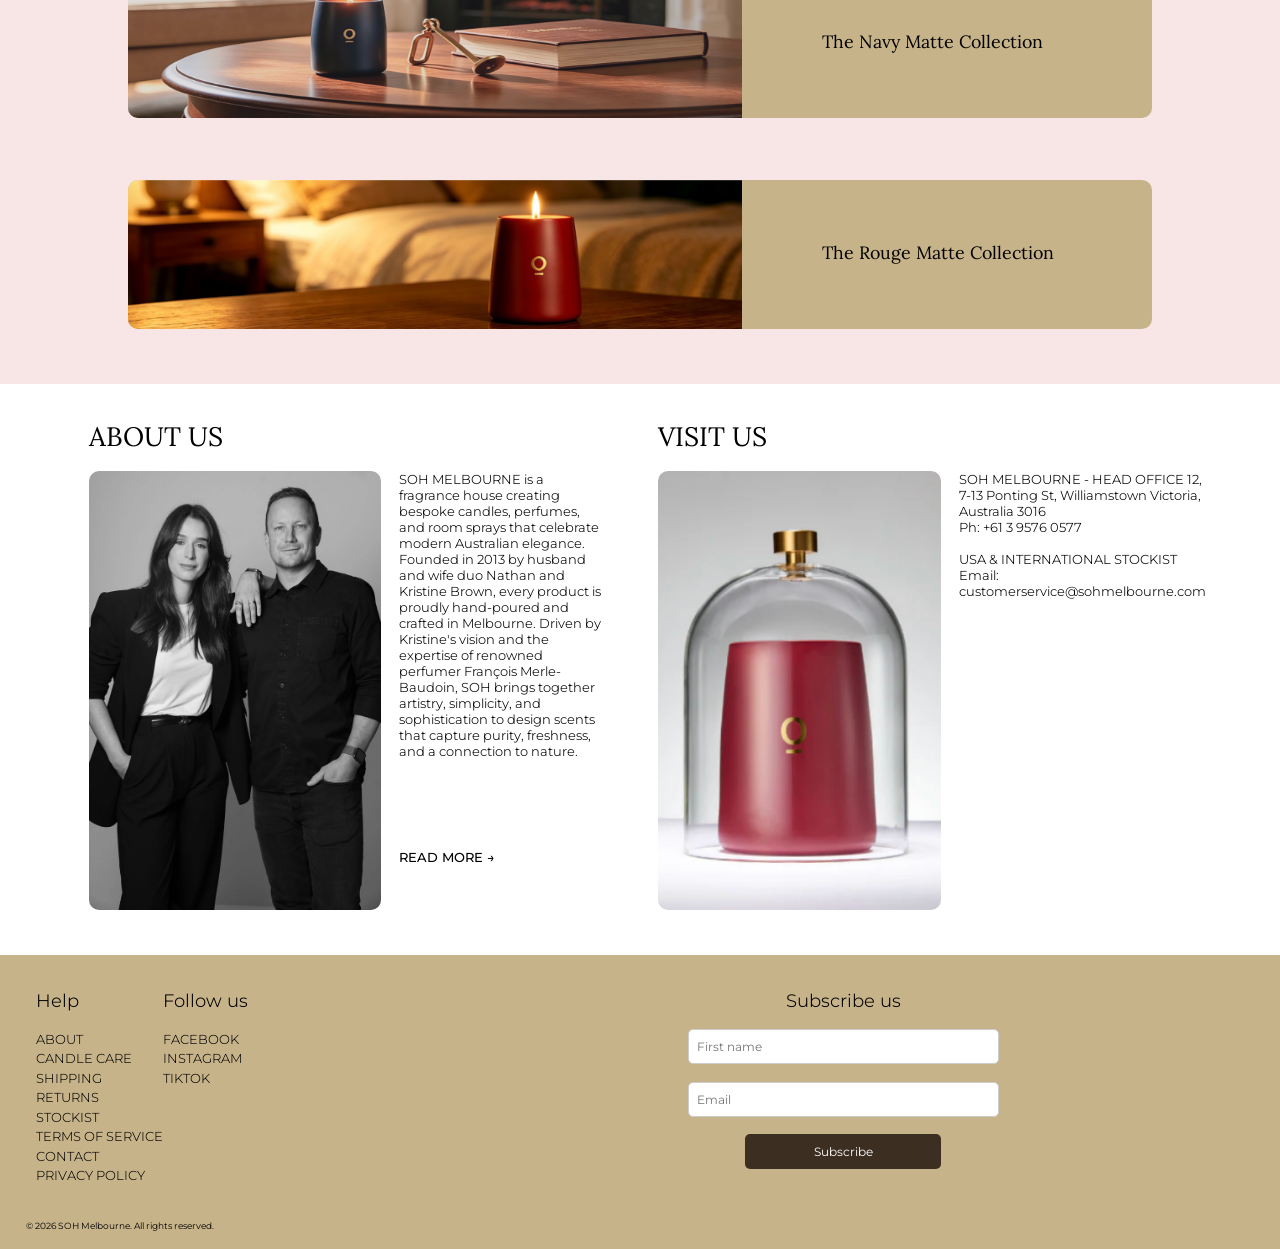
==== commit 45468130: "fixed some small details to get more perfect workflow and ui" ====
--- a/index.html
+++ b/index.html
@@ -21,7 +21,7 @@
                 <li class="logo"><img src="media/logo.png" alt="soh logo"></li>
             </a>
             <li class="shop-dropdown nav-item-left">
-                <span class="nav-item-left-shop">shop
+                <span class="nav-item-left-shop">Shop
                     <div class="nav-shop-underline"></div>
                 </span>
 
@@ -57,12 +57,12 @@
                 </div>
             </li>
 
-            <li class="nav-item-left">about</li>
-            <li class="nav-item-left">candle care</li>
+            <li class="nav-item-left">About</li>
+            <li class="nav-item-left">Candle care</li>
 
             <div class="nav-right">
                 <li class="search-dropdown">
-                    <span class="nav-item-left-search">search
+                    <span class="nav-item-left-search">Search
                         <div class="nav-search-underline"></div>
                     </span>
 
@@ -84,9 +84,9 @@
 
                 </li>
 
-                <li class="nav-item-right">login</li>
+                <li class="nav-item-right">Login</li>
                 <li class="nav-item-right">
-                    <span id="nav-cart">cart</span>
+                    <span id="nav-cart">Cart</span>
 
                     <section class="quick-cart-section">
                         <div class="quick-cart-shipping-and-quantity">
--- a/style.css
+++ b/style.css
@@ -1453,6 +1453,9 @@
     border-radius: 10px;
     background-color: #3D2E22;
     color: #ffffff;
+}
+.mobile-delivery-page-button{
+    display: none;
 }
 
 .delivery-right{
@@ -2111,7 +2114,8 @@
   }
 
   .product-info{
-    align-items: center;
+    align-items: flex-start;
+    justify-content: space-between;
   }
 
   .delivery-product-name,
@@ -2145,18 +2149,28 @@
     font-size: 1rem;
   }
 
-  .delivery-page-button{
+  .mobile-delivery-page-button{
+    display: flex;
+    justify-content: center;
     align-self: center;
     margin-top: 0.5rem;
   }
 
-  .payment-button{
+  .mobile-payment-button{
     width: 8rem;
     height: 1.9rem;
     border-radius: 10px;
     font-size: 0.75rem;
-  }
-}
+    background-color: #3D2E22;
+    color: #ffffff;
+  }
+
+  .delivery-page-button{
+    display: none;
+}
+
+}
+
 @media (max-width: 652px){
     .filter-featured-text,
     .filter-price-inputs{
@@ -2703,20 +2717,21 @@
 .productlists-card-info{
     font-size: 0.5rem;
 }
-}
-
-
-
-
-
-
-
-
-
-
-
-
-
-
-
-
+
+}
+
+
+
+
+
+
+
+
+
+
+
+
+
+
+
+
